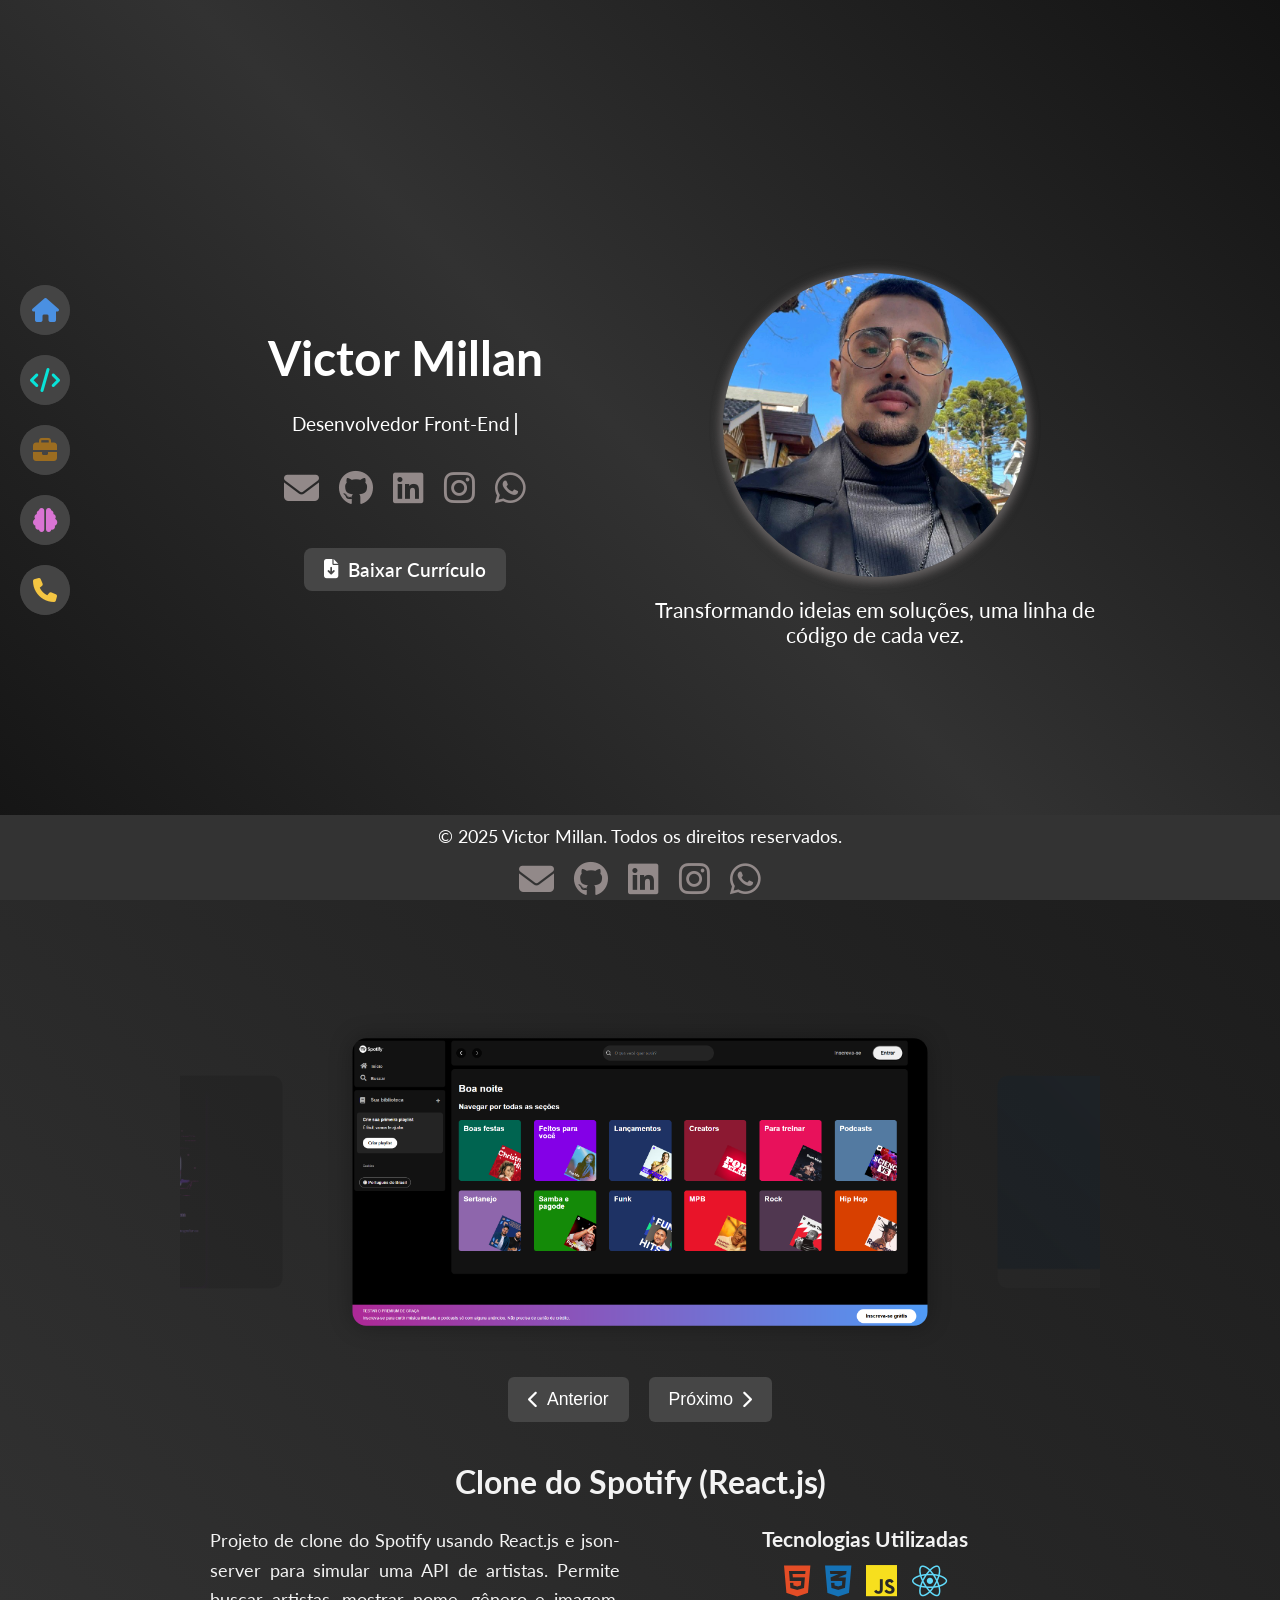
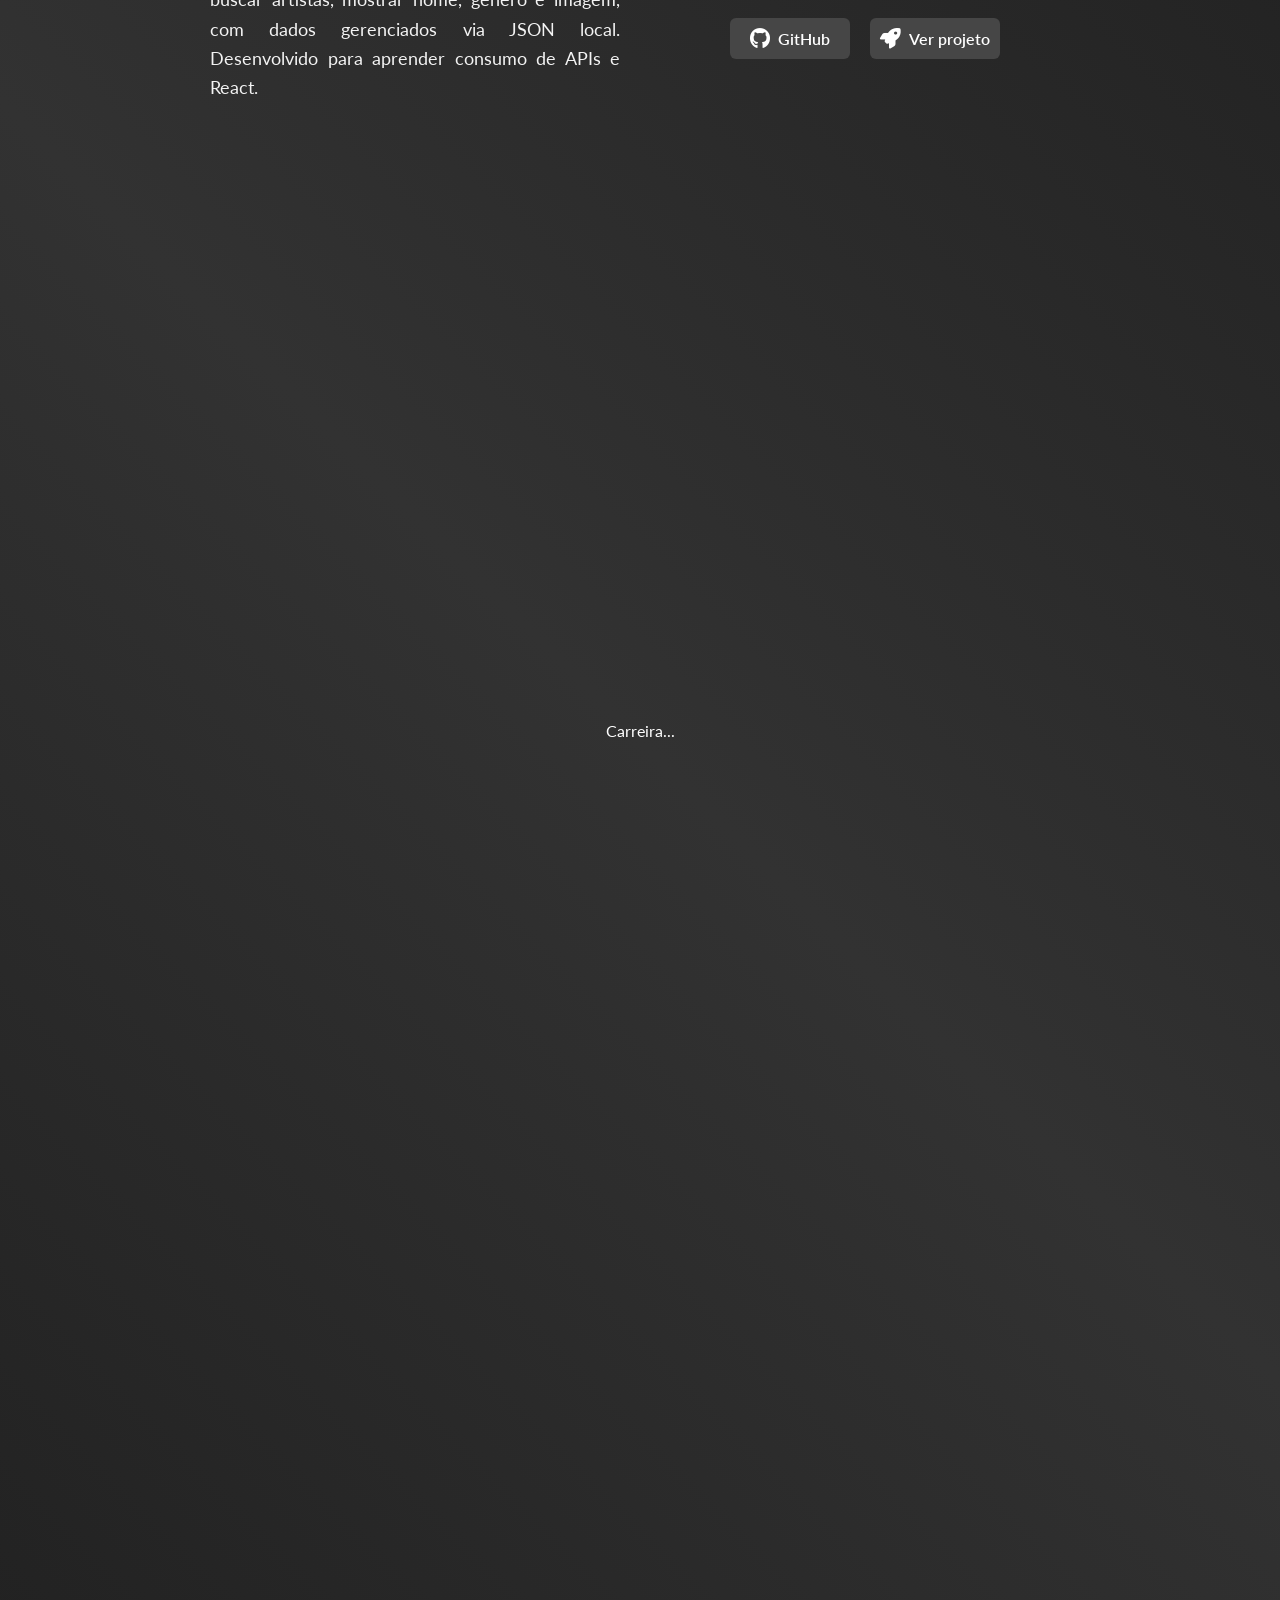
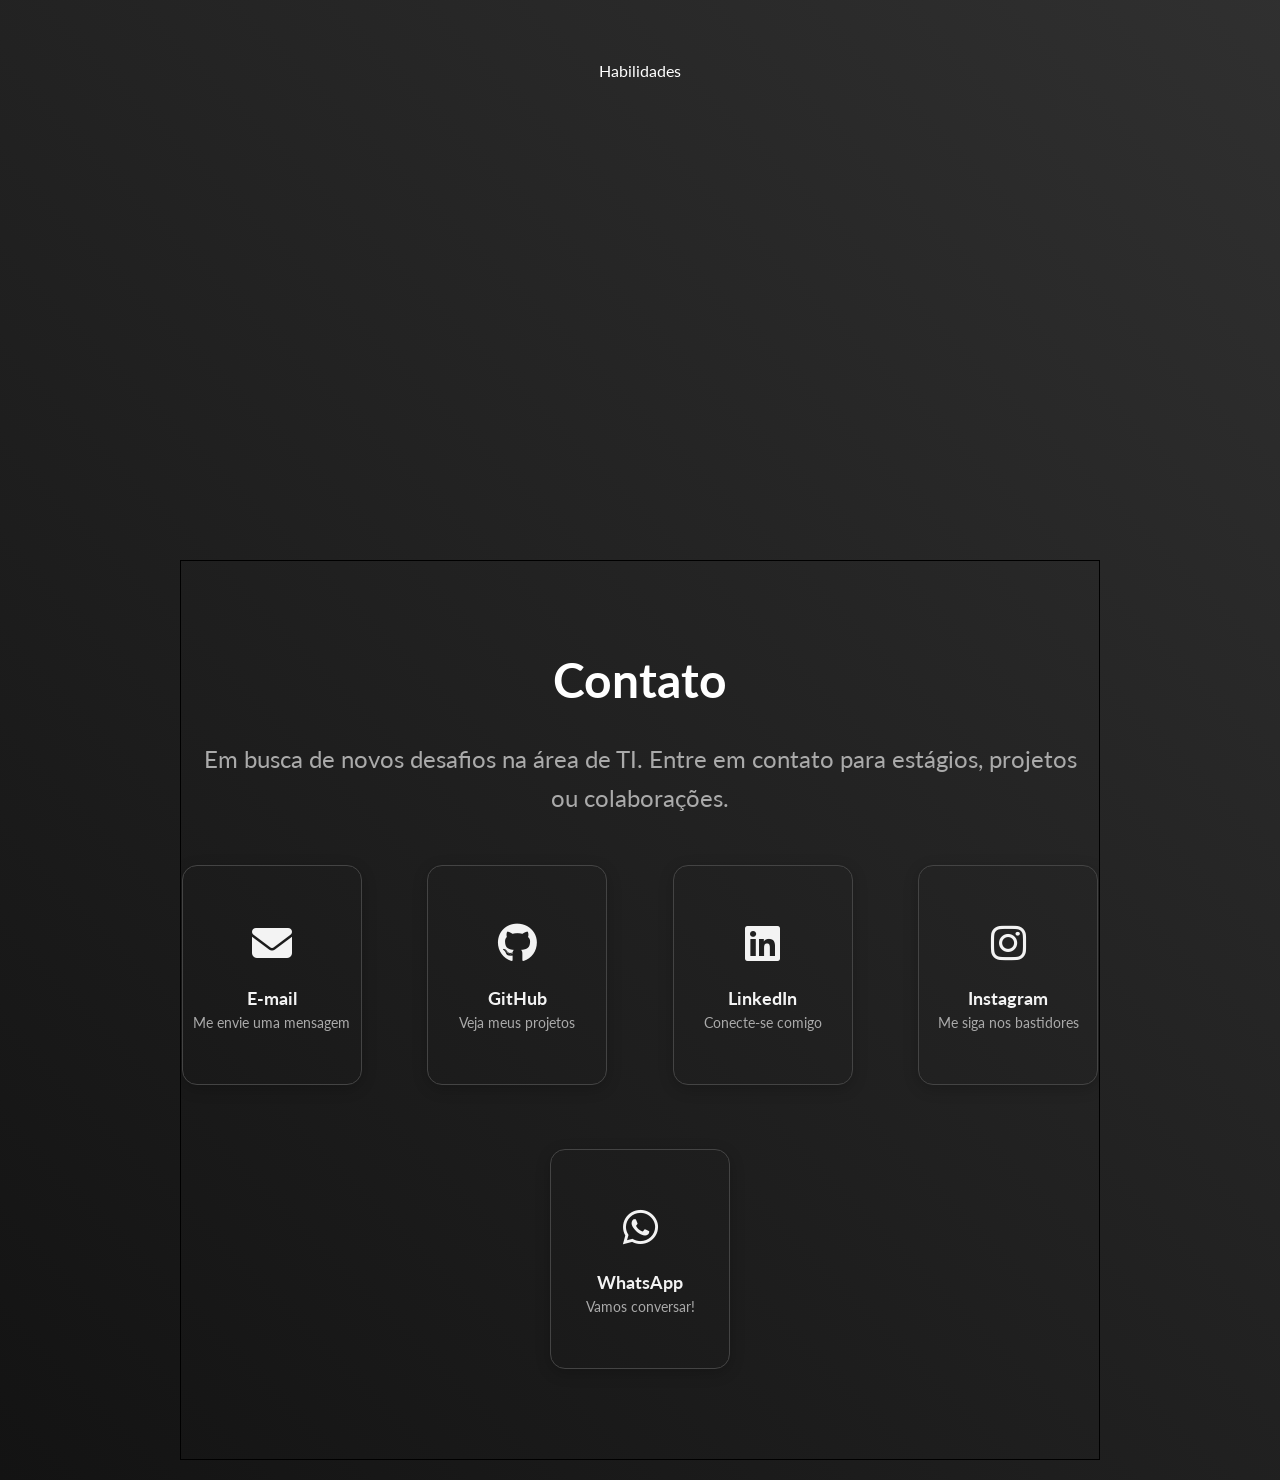
==== public/index.html @ 4d7a7cda "feat: ajuste de responsividade" ====
<!DOCTYPE html>
<html lang="pt-br">
<head>
    <meta charset="UTF-8">
    <meta name="viewport" content="width=device-width, initial-scale=1.0">
    <title> Portifólio - Victor Millan </title>

    <!--! Favicons-->
<link rel="apple-touch-icon" sizes="180x180" href="/favicons/apple-touch-icon.png">
<link rel="icon" type="image/png" sizes="32x32" href="/favicons/favicon-32x32.png">
<link rel="icon" type="image/png" sizes="16x16" href="/favicons/favicon-16x16.png">
<link rel="manifest" href="/site.webmanifest">
<!-- Favicon remoto será remotivo posteriormente -->
 <link rel="icon" type="image/png" sizes="32x32" href="/public/favicons/favicon-32x32.png">
 

    <!--? CSS -->
    <link rel="stylesheet" href="styles/reset.css">
    <link rel="stylesheet" href="styles/variaveis.css">
    <link rel="stylesheet" href="styles/main.css">
    <link rel="stylesheet" href="styles/nav-aside.css">
    <link rel="stylesheet" href="styles/home.css">
    <link rel="stylesheet" href="styles/projetos.css">
    <link rel="stylesheet" href="styles/carreira.css">
    <link rel="stylesheet" href="styles/skills.css">
    <link rel="stylesheet" href="styles/contato.css">
    <link rel="stylesheet" href="styles/footer.css">
    <link rel="stylesheet" href="styles/variaveis.css">
    
    <!--* Externos -->
    <link rel="stylesheet" href="https://cdnjs.cloudflare.com/ajax/libs/font-awesome/6.7.2/css/all.min.css" crossorigin="anonymous">
    <link rel="preconnect" href="https://fonts.googleapis.com">
    <link rel="preconnect" href="https://fonts.gstatic.com" crossorigin>
    <link href="https://fonts.googleapis.com/css2?family=Bebas+Neue&family=Lato:ital,wght@0,100;0,300;0,400;0,700;0,900;1,100;1,300;1,400;1,700;1,900&display=swap" rel="stylesheet">
        

</head>
<body>
    <button id="menu-toggle" aria-label="Abrir menu">
        <i class="fas fa-bars"></i> <h3 class="aside-t"> Menu</h3>
    </button>

    <aside>
        <nav>
            <a href="#Home" class="nav-dot home">
                <i class="fas fa-home"></i>
                <span class="tooltip inicio">Início</span>
            </a>
            <a href="#Projetos" class="nav-dot projetos">
                <i class="fas fa-code"></i>
                <span class="tooltip projetos">Projetos</span>
            </a>
            <a href="#Carreira" class="nav-dot carreira">
                <i class="fas fa-briefcase"></i>
                <span class="tooltip carreira">Carreira</span>
            </a>
            <a href="#Habilidades" class="nav-dot habilidades">
                <i class="fas fa-brain"></i>
                <span class="tooltip habilidades">Skills</span>
            </a>
            <a href="#Contato" class="nav-dot contato">
                <i class="fa-sharp-duotone fa-solid fa-phone"></i>
                <span class="tooltip contato">Contato</span>
            </a>
        </nav>
    </aside>

    <main>
        <section id="Home">
             <div class="home-apresentacao">
                <h1>Victor Millan</h1>
                 <p id="texto-dinamico"></p>
                  <div class="social-icons footer-icons">
                    <a href="mailto:DEVictorMillan@outlook.com" aria-label="E-mail">
                        <i class="fas fa-envelope"></i>
                    </a>
                    <a href="https://github.com/ViictorrMillan"  target="_blank" rel="noopener noreferrer" aria-label="GitHub">
                        <i class="fab fa-github"></i>
                    </a>
                    <a href="https://www.linkedin.com/in/victormillandev/"  target="_blank" rel="noopener noreferrer" aria-label="LinkedIn">
                        <i class="fab fa-linkedin"></i>
                    </a>
                    <a href="https://www.instagram.com/victormillan_dev"  target="_blank" rel="noopener noreferrer" aria-label="Instagram">
                        <i class="fab fa-instagram"></i>
                    </a>
                    <a href="https://wa.me/5511982684884" target="_blank" rel="noopener noreferrer"  aria-label="Whatsapp">
                        <i class="fab fa-whatsapp"></i>
                    </a>
                  </div>
                  <a href="arquivos/Victor Millan - Currículo.pdf" class="btn-curriculo" download>
                       <i class="fas fa-file-download"></i> Baixar Currículo
                  </a>
              </div>

                <div class="home-imagem">
                    <img src="images/apresentacao.jfif" alt="Victor Millan" class="imagem-perfil">
                    <figcaption> Transformando ideias em soluções, uma linha de código de cada vez.</figcaption>
                </div>  
        </section>

        <section id="Projetos"> 
          <div class="carousel-container">

            <ul class="list">
            <li class="hide pomodoro" 
                data-title="Ferramenta Pomodoro – Projeto Prático" 
                data-desc="Aplicação simples de Pomodoro para melhorar produtividade, com ciclos de trabalho e pausas, controles de play/pause/reinício e notificações sonoras. Desenvolvido durante o curso ONE da Oracle e Alura." 
                data-tech="fa-html5 fa-css3-alt fa-js" 
                data-link1="https://github.com/ViictorrMillan/Fokus-Pomodoro" 
                data-link2="https://fokus-pomodoro-eight.vercel.app/">
            </li>

            <li class="prev decodificador" 
                data-title="Decodificador de Mensagens (ONE Challenger)" 
                data-desc="Projeto desenvolvido no curso ONE para criar uma aplicação de criptografia simples por substituição de letras. Permite criptografar e descriptografar textos com regras definidas (ex: "e" → "enter"). Interface planejada no Figma e organização do trabalho no Trello. Feito com HTML, CSS e JavaScript." 
                data-tech="fa-html5 fa-css3-alt fa-js" 
                data-link1="https://github.com/ViictorrMillan/decodificador-one" 
                data-link2="https://decodificador-one-pi.vercel.app">
            </li>

            <li class="act spotify-clone" 
                data-title="Clone do Spotify (React.js)" 
                data-desc="Projeto de clone do Spotify usando React.js e json-server para simular uma API de artistas. Permite buscar artistas, mostrar nome, gênero e imagem, com dados gerenciados via JSON local. Desenvolvido para aprender consumo de APIs e React." 
                data-tech="fa-html5 fa-css3-alt fa-js fa-react" 
                data-link1="https://github.com/ViictorrMillan/Spotify-React" 
                data-link2="https://spotify-fawn-seven.vercel.app">
            </li>
            <li class="next volleypong" 
                data-title="VolleyPong: Jogo de Vôlei estilo Pong" 
                data-desc="Este jogo foi desenvolvido com HTML, CSS e JavaScript no programa ONE da Alura. Possui modos para 1 ou 2 jogadores, som ambiente, efeitos sonoros, seleção de jogadores e botão de reinício. Toda a lógica do jogo e controles foram implementados do zero." 
                data-tech="fa-html5 fa-css3-alt fa-js" 
                data-link1="https://github.com/ViictorrMillan/VolleyPong" 
                data-link2="https://volley-pong.vercel.app">
            </li>
            <li class="next new-next museu" 
                data-title="Museu Nacional UFRJ - Clone" 
                data-desc="Uma réplica da página inicial do site do Museu Nacional, desenvolvida apenas com HTML e CSS como exercício prático de estruturação e estilização de layouts." 
                data-tech="fa-html5 fa-css3-alt" 
                data-link1="https://github.com/ViictorrMillan/Projeto-Museu-nacional-UFRJ" 
                data-link2="https://projeto-museu-nacional-ufrj.vercel.app">
            </li>
            </ul>

            <div class="buttons">
            <button id="btn-prev"><i class="fa fa-chevron-left"></i> Anterior</button>
            <button id="btn-next">Próximo <i class="fa fa-chevron-right"></i></button>
            </div>

            <div class="slide-info">
            <h2 id="slide-title">Título do projeto</h2>

            <div class="slide-content">
                <div class="desc" id="slide-desc">
                Descrição do projeto vai aqui.
                </div>

                <div class="tech-and-buttons">
                <h3>Tecnologias Utilizadas</h3>
                <div class="tech-icons" id="tech-icons"></div>

                <div class="links">
                    <a id="link1" href="#" target="_blank">
                    <i class="fab fa-github"></i> GitHub
                    </a>
                    <a id="link2" href="#" target="_blank">
                    <i class="fas fa-rocket"></i> Ver projeto
                    </a>
                </div>
                </div>
            </div>
            </div>
        </div>
        </section>
        <section id="Carreira"> Carreira...</section>
        <section id="Habilidades"> Habilidades</section>
        
        <section id="Contato"> 

        <div class="contato-apresentacao">
            <h2>Contato</h2>
            <p> Em busca de novos desafios na área de TI. Entre em contato para estágios, projetos ou colaborações.</p>

        </div>

        <div class="contato-cards">
            <a href="mailto:DEVictorMillan@outlook.com"   target="_blank" rel="noopener noreferrer" aria-label="E-mail" class="contato-card">
            <div class="icon-container">
                <i class="fas fa-envelope"></i>
            </div>
            <p class="label">E-mail</p>
            <span class="sub-label">Me envie uma mensagem</span>
            </a>

            <a href="https://github.com/ViictorrMillan"  target="_blank" rel="noopener noreferrer" aria-label="GitHub" class="contato-card">
            <div class="icon-container">
                <i class="fab fa-github"></i>
            </div>
            <p class="label">GitHub</p>
            <span class="sub-label">Veja meus projetos</span>
            </a>

            <a href="https://www.linkedin.com/in/victormillandev/" target="_blank" rel="noopener noreferrer" aria-label="LinkedIn" class="contato-card">
            <div class="icon-container">
                <i class="fab fa-linkedin"></i>
            </div>
            <p class="label">LinkedIn</p>
            <span class="sub-label">Conecte-se comigo</span>
            </a>

            <a href="https://www.instagram.com/victormillan_dev"  target="_blank" rel="noopener noreferrer" aria-label="Instagram" class="contato-card">
            <div class="icon-container">
                <i class="fab fa-instagram"></i>
            </div>
            <p class="label">Instagram</p>
            <span class="sub-label">Me siga nos bastidores</span>
            </a>

            <a href="https://wa.me/5511982684884"  target="_blank" rel="noopener noreferrer" aria-label="WhatsApp" class="contato-card">
            <div class="icon-container">
                <i class="fab fa-whatsapp"></i>
            </div>
            <p class="label">WhatsApp</p>
            <span class="sub-label">Vamos conversar!</span>
            </a>

        </div>
        
        </section>
    </main>

    <footer class="footer">
            <div class="container-footer">
                <p>&copy; 2025 Victor Millan. Todos os direitos reservados.</p>           
                <div class="social-icons footer-icons">
                    <a href="mailto:DEVictorMillan@outlook.com" aria-label="E-mail">
                        <i class="fas fa-envelope"></i>
                    </a>
                    <a href="https://github.com/ViictorrMillan"  target="_blank" rel="noopener noreferrer" aria-label="GitHub">
                        <i class="fab fa-github"></i>
                    </a>
                    <a href="https://www.linkedin.com/in/victormillandev/"  target="_blank" rel="noopener noreferrer" aria-label="LinkedIn">
                        <i class="fab fa-linkedin"></i>
                    </a>
                    <a href="https://www.instagram.com/victormillan_dev"  target="_blank" rel="noopener noreferrer" aria-label="Instagram">
                        <i class="fab fa-instagram"></i>
                    </a>
                    <a href="https://wa.me/5511982684884"  target="_blank" rel="noopener noreferrer" aria-label="Whatsapp">
                        <i class="fab fa-whatsapp"></i>
                    </a>
                </div>
            </div>
        </div>
    <footer id="overlay"></div>

     <script src="scripts/Aside.js"></script>
     <script src="scripts/home.js"></script>
     <script src="scripts/Projetos.js"></script>
</body>
</html>
---- public/styles/variaveis.css ----
:root {
    --cor-fundo: linear-gradient(
    45deg, 
    #131313 0%, 
    #323232 50%,
    #131313 100%
    );

    --cor-texto: #f3f3f3;
    --cor-primaria: #333;
    --cor-secundaria: #C0C0C0;
    --cor-terciaria : #323232;
    --cor-hover: #555;


    --fonte-principal: "Lato", sans-serif; 
}

/* Layot */

html {
  background: var(--cor-fundo);
}

body {
  margin: 0;
  font-family: var(--fonte-principal);
  color: #fff;
  background: var(--cor-fundo);
  overflow-x: hidden;
  background-attachment: fixed;      
}

/*! NAV */
.nav-dot {
    background: #444;
}


.nav-dot i {
    background: #444;
}

.tooltip {
    color: var(--cor-texto);
    background: #444;
    font-size: 20px;
}
/* Ícones com cores fixas */
.nav-dot.home i {
  color: #4A90E2; 
}

.nav-dot.projetos i {
  color: #08e4d9; 
}

.nav-dot.carreira i {
  color: #9b6c20; 
}

.nav-dot.habilidades i {
  color: #da74d4; 
}

.nav-dot.contato i {
  color: #f4c542; 
}

@media (max-width: 768px) {
  .nav-dot i {
    font-size: 22px;
  }

   .tooltip {
    font-size: 18px;
  }

}

 





/*! Footer */
footer {
  background-color: #333;
  color: #fff; 
  font-size: 18px;
  font-family: var(--fonte-principal);
}

.footer-icons {
  font-size: 35px;
}
/*? Estilo dos links dos ícones */
.social-icons a i {
  color: #928989; /* Cor padrão cinza */
  transition: color 0.3s, transform 0.3s;
}
/* Estilo dos links dos ícones ao passar o mouse */
.social-icons  a[aria-label="E-mail"]:hover i {
  color: #f4c542; 
  transform:translateY(-5px); 
}

.social-icons  a[aria-label="GitHub"]:hover i {
  color: #cfcfcf; 
  transform: translateY(-5px);
}

.social-icons a[aria-label="LinkedIn"]:hover i {
  color: #0a66c2; 
  transform: translateY(-5px);
}

.social-icons a[aria-label="Instagram"]:hover i {
  color: #e1306c; 
  transform: translateY(-5px);
}

.social-icons a[aria-label="Whatsapp"]:hover i {
  color: #25D366; 
  transform: translateY(-5px);
}

/*? Footer Mobile */
@media (max-width: 768px) {

footer {
  background-color: #333;
  color: var(--cor-texto); 
  font-size: 14px;
}

.footer-icons {
  font-size: 30px;
  gap: 30px;
}

}


/*? footer-Hamburguer */

#footer-hamburguer {
   font-family: var(--fonte-principal);
   font-size: 2px;
}

.aside-t {
  font-family: var(--fonte-principal);
  font-size: 18px;
  text-align: center;
  color: var(--cor-texto);
}

.footer-icons-hamburguer a  {
    background-color: var(--cor-primaria);
    text-decoration: none;
}

.footer-icons-hamburguer a i   {
    text-align: center;
    font-size: 25px;
}

.footer-icons-hamburguer a span {
    font-size: 16px;
    color:  var(--cor-texto);
    font-family: var(--fonte-principal);
}


.social-icons-hamburguer  a[aria-label="E-mail"] i {
  color: #f4c542; 

}

.social-icons-hamburguer  a[aria-label="GitHub"]  i {
  color: #cfcfcf; 

}

.social-icons-hamburguer a[aria-label="LinkedIn"] i {
  color: #0a66c2; 
  
}

.social-icons-hamburguer a[aria-label="Instagram"] i {
  color: #e1306c; 
    
}

.social-icons-hamburguer a[aria-label="Whatsapp"] i {
    color: #25D366; 
}
---- public/styles/main.css ----
html {
   scroll-behavior: smooth;
}

aside{
  position: fixed;
  top: 0;
  left: 0;
  width: 200px;
  height: 100vh;
  padding: 20px;
  display: flex;
  align-items: center;
  z-index: 1000;
}

nav{
    display: flex;
    flex-direction: column;
    gap: 20px;
    width: 100%;
}


main{
    display: flex;
    flex-direction: column;
}

section {
   height: 100vh;
   display: flex;
   justify-content: center;
   align-items: center;
   margin: 20px 180px;
   overflow: hidden;
}




  @media (max-width: 1023px)  {

    section{
        margin: 15px 0px; 
        min-height: 100svh;
    }

}
---- public/styles/nav-aside.css ----
.nav-dot {
  position: relative;
  display: inline-flex;
  align-items: center;
  width: 50px;
  height: 50px;
  border-radius: 25px;
  cursor: pointer;
  overflow: hidden;
  box-sizing: content-box;
  transition: width 0.5s cubic-bezier(0.4, 0, 0.2, 1), border-radius 0.5s cubic-bezier(0.4, 0, 0.2, 1);
  white-space: nowrap;
  text-decoration: none;
}

.nav-dot i {
  flex-shrink: 0;
  width: 50px;
  height: 50px;
  font-size: 24px;
  line-height: 50px;
  text-align: center;
  border-radius: 50%;
  pointer-events: none;
  position: relative;
  z-index: 2;
}

.tooltip {
  display: flex;
  align-items: center;
  height: 50px;
  border-radius: 0 25px 25px 0;
  opacity: 0;
  white-space: nowrap;
  width: 0;
  padding-left: 0;
  padding-right: 0;
  overflow: hidden;
  transition: 
    opacity 0.4s ease 0.1s,
    width 0.5s cubic-bezier(0.4, 0, 0.2, 1),
    padding-left 0.5s cubic-bezier(0.4, 0, 0.2, 1),
    padding-right 0.5s cubic-bezier(0.4, 0, 0.2, 1);

  pointer-events: none;
  user-select: none;
}

.nav-dot:hover {
  width: 150px;
  border-radius: 25px;
}

.nav-dot:hover .tooltip {
  opacity: 1;
  width: 100px;
  pointer-events: auto;
  text-align: center;
}

/* Ícones com textos menores */
.nav-dot.home .tooltip, .nav-dot.habilidades .tooltip  {
  padding-left: 15px;
}


/*  Para Mobile */
#menu-toggle {
  display: none;
  background: none;
  border: none;
  font-size: 24px;
  color: white;
  position: fixed;
  top: 20px;
  left: 20px;
  z-index: 1100; 
  cursor: pointer;  
}

#overlay {
  position: fixed;
  top: 0;
  left: 0;
  width: 100vw;
  height: 100vh;
  background: rgba(0, 0, 0, 0.5);
  opacity: 0;
  pointer-events: none;
  transition: opacity 0.3s ease;
  z-index: 900;
}

#overlay.active {
  opacity: 1;
  pointer-events: all;
}

.aside-t {
  display: inline-block;
  opacity: 0;
  transform: translateX(-100%);
  transition: 
    opacity 0.3s ease,
    transform 0.3s ease;
    padding: 15px;
}

 .aside-t.active {
  opacity: 1;
  transform: translateX(0);
}



@media (max-width: 1023px)  {
    #menu-toggle {
    
    display: flex;
    justify-content: center;
    align-items: center;
    font-size: 26px;

  }

  aside {
    margin-top: 25px;
    margin-left: 3px;
    align-items: start;
    width: 150px;
    height: 315px;
    position: fixed;
    transform: translateX(-104%);
    transition: transform 0.3s ease;
    padding: 3rem 4px; 
    border-radius: 25px;
    box-shadow: 0 4px 10px rgba(0, 0, 0, 0.1);
    background: #2e2e2ee5;
  }

  aside.active {
    transform: translateX(0);
  }

  .nav-dot {
    width: 100%;
    border-radius:  25px;
    height: 35px;
  }

  .nav-dot .tooltip {
    opacity: 1;
    width: 100px;
    pointer-events: auto;
   

  }

 .nav-dot:hover {
    width: 100%;
    border-radius: 25px; 
  }

  .nav-dot:hover .tooltip {
    opacity: 1;
    width: 100px;
  }

  .nav-dot.home .tooltip, .nav-dot.habilidades .tooltip  {
  padding-left:  12px;
}



}


@media (orientation: landscape) and (max-width: 1000px)  {

  #menu-toggle {
    margin: 2px;
    padding: 2px;
    top: 0;
}

  aside {
    width: 150px;
    margin: 2px;
  }
}
---- public/styles/home.css ----
#Home {
  margin: 10px 180px;
  display: flex;
  justify-content: space-around;
  align-items: center;
  gap: 20px;
}

.home-apresentacao {
    display: flex;
    justify-content: center;
    align-items: center;
    flex-direction: column;
    gap: 20px;
    width: 100%;
    max-width: 600px; 
}

.home-apresentacao h1 {
    font-size: clamp(2.2rem, 5vw, 3rem);
    text-align: center;
    line-height: 1.2;
}

.home-apresentacao p {
    font-size: 1.5rem;
    text-align: center;
    white-space: nowrap;
}

.home-apresentacao p::after {
    content: "|";
    font-size: 1.5rem;
    margin-left: 3px;
    animation: blink 0.7s infinite;
}

.home-imagem {
  display: flex;
  justify-content: center;
  align-items: center;
  flex-direction: column;
  gap: 20px;
  text-align: center;
  font-size: 1.2rem;
  width: 100%;
  max-width: 600px;
}

.home-imagem img {
  width: 100%;
  height: auto;
  max-width: clamp(12rem, 40vw, 19rem);
  border-radius: 50%;
  box-shadow:
    0 0 10px 3px rgba(114, 109, 109, 0.5),
    0 4px 12px 0 rgba(114, 109, 109, 0.8);
  transition: box-shadow 0.3s ease, transform 0.3s ease;
}

.home-imagem img:hover {
  box-shadow:
    0 0 20px 5px rgba(114, 109, 109, 0.5),
    0 6px 15px rgba(114, 109, 109, 0.8);
  transform: scale(1.1);
}

.home-imagem figcaption {
  font-size: clamp(0.8rem, 5vw, 1.3rem);
  white-space: nowrap;
}


.btn-curriculo {
  margin-top: 20px;
  padding: 10px 20px;
  background-color: #464646; 
  color: #fff;
  text-decoration: none;
  border-radius: 8px;
  font-weight: 600;
  transition: background 0.3s, transform 0.2s;
  display: inline-flex;
  align-items: center;
  font-size: 1.2rem;
  gap: 10px;
}

.btn-curriculo:hover {
  background-color: #a31411; 
  transform: translateY(-2px) scale(1.1);
}

@media (max-width: 1280px) {
    .home-imagem figcaption {
        white-space: normal;  
    }

    .home-apresentacao p {
    font-size: 1.2rem;
    white-space: normal;
    }
}


@media (max-width: 1023px)  {

   
    #Home {
        margin:auto;
        padding: 60px 0 0 10px;
        flex-direction: column;
        justify-content: start;
        align-items: start;
        height: 100svh;
        gap : 60px;
        min-height: auto;
    }

    .home-imagem figcaption {
        margin: 0 35px;
}
    .social-icons {
      font-size: 45px;
    }

}


@media (max-width: 320px)  {
   
    #Home {
        gap: 5px;
        padding: 40px 0 0 0;
    }

}


@media (orientation: landscape) and (max-width: 1000px) {
    #Home {
        justify-content: start;
        align-items: center;
        flex-direction: row;
        margin: 0px 50px;
        padding: 30px 0;
    }
    .home-apresentacao {
        gap: 10px;
        
    }
    .home-imagem {
      justify-content: start;

    }
    .home-imagem img {
        max-width: 200px;
    }

    .home-imagem figcaption {
        font-size: 1rem;
        margin: 0 10px;
    }

}
---- public/styles/projetos.css ----
#Projetos {
    height: 100svh;
}
.carousel-container {
      text-align: center;
    }

    .list {
      position: relative;
      height: 300px;
      margin-bottom: 20px;
    }

    .list li {
      list-style: none;
      width: 500px;
      height: 250px;
      opacity: 0.25;
      position: absolute;
      top: 0;
      left: 50%;
      margin-left: -250px;
      border-radius: 12px;
      transition: transform 1s, opacity 1s;
      cursor: default;
      user-select: none;
      display: flex;
      justify-content: center;
      align-items: center;
      font-size: 2.5rem;
      z-index: 1;
    }

    .list .act {
      opacity: 1;
      font-weight: bold;
      cursor: default;
      transform: scale(1.15);
      z-index: 10;
      box-shadow: 0 0 20px rgba(0, 0, 0, 0.3);
    }

    .list .prev,
    .list .next {
      cursor: pointer;
      z-index: 5;
    }

    .list .prev {
      transform: translateX(-570px) scale(0.85);
    }

    .list .next {
      transform: translateX(570px) scale(0.85);
    }

    .list .hide {
      transform: translateX(-1000px) scale(0.85);
      opacity: 0;
      transition: opacity 0.5s, transform 0.5s;
      z-index: 1;
    }

    .list .new-next {
      transform: translateX(1000px) scale(0.85);
      opacity: 0;
      transition: opacity 0.5s, transform 0.5s;
      z-index: 1;
    }

    .buttons {
      display: flex;
      justify-content: center;
      gap: 20px;
      margin-bottom: 20px;
      flex-wrap: wrap;
    }

    button {
      padding: 12px 20px;
      border: none;
      background-color: #464646;
      color: white;
      font-size: 1.1rem;
      border-radius: 6px;
      cursor: pointer;
      transition: background-color 0.3s;
      display: flex;
      align-items: center;
      gap: 8px;
      min-width: 120px;
      justify-content: center;
    }

    button:hover {
      background-color: #6e6e6e;
    }

    .slide-info {
      background: rgb(rgba(0, 0, 0, 0.2), green, blue);
      border-radius: 12px;
      padding: 20px;
     
      text-align: center;
      max-width: 900px;
      margin: 0 auto;
    }

    .slide-info h2 {
      font-size: 2rem;
      color: var(--cor-texto);
      margin-bottom: 25px;
      word-break: break-word;
    }

   
    .slide-content {
      display: flex;
      gap: 40px;
      justify-content: center;
      align-items: flex-start;
      text-align: left;
      flex-wrap: nowrap;
    }


    .desc {
     flex: 1;
     font-size: 1.15rem;
     color: var(--cor-texto);
     line-height: 1.6;           
     min-width: 0;
     text-align: justify;
     text-justify: inter-word;   
     hyphens: auto;             
     word-break: break-word;  
    }


    .tech-and-buttons {
      flex: 1;
      display: flex;
      flex-direction: column;
      align-items: center;
      min-width: 0;
    }


    .tech-and-buttons h3 {
      font-size: 1.3rem;
      color: var(--cor-texto);
      margin-bottom: 12px;
      text-align: center;
      white-space: nowrap;
    }

   
    .tech-icons {
      display: flex;
      gap: 15px;
      margin-bottom: 20px;
      justify-content: center;
      flex-wrap: wrap;
    }

    .tech-icons i {
      font-size: 2.2rem;
      transition: color 0.3s;
    }

    
    .fab.fa-html5 {
    color: #e44d26; 
    }

    .fab.fa-css3-alt {
    color: #1572b6; 
    }

    .fab.fa-js {
    color: #f7df1e; 
    }

    .fab.fa-react {
    color: #61DBFB;
    }
    
    .tech-icons i:hover {
     filter: brightness(1.2);
    }

 

    .links {
      display: flex;
      gap: 20px;
      justify-content: center;
      width: 100%;
      flex-wrap: wrap;
    }

    .links a {
      flex: 1 1 140;
      display: flex;
      align-items: center;
      justify-content: center;
      gap: 8px;
      padding: 10px;
      background: #464646;
      color: white;
      border-radius: 6px;
      text-decoration: none;
      font-weight: 600;
      font-size: 1rem;
      transition: background-color 0.3s;
      user-select: none;
      min-width: 120px;
    }

    .links a:hover {
      background-color: #6e6e6e;
    }

    .links a i {
      font-size: 1.3rem;
    }

   @media (max-width: 720px) {
  .carousel-container {
    width: 100%;
    padding: 0 10px;
  }

  .list {
    width: 100%;
    height: 180px; 
    margin-bottom: 8px; 
  }

  .list li {
    width: 350px;
    height: 180px;
    margin-left: -175px;
    font-size: 2rem;
  }

  .list .prev {
    transform: translateX(-400px) scale(0.85);
  }

  .list .next {
    transform: translateX(400px) scale(0.85);
  }

  .slide-info h2 {
    font-size: 1.6rem;
    margin-bottom: 15px; 
  }

  .slide-content {
    flex-direction: column;
    gap: 25px;
    text-align: center;
    align-items: center;
  }

  .desc,
  .tech-and-buttons {
    flex: none;
    width: 100%;
  }

  .tech-and-buttons h3 {
    white-space: normal;
  }

  .tech-icons {
    justify-content: center;
  }

  .links {
    justify-content: center;
  }
}

    @media (max-width: 400px) {
      .list li {
        width: 280px;
        height: 150px;
        margin-left: -140px;
        font-size: 1.6rem;
      }

      .list .prev {
        transform: translateX(-320px) scale(0.85);
      }

      .list .next {
        transform: translateX(320px) scale(0.85);
      }

      button {
        font-size: 0.95rem;
        padding: 10px 25px;
        min-width: 100px;
      }

      .slide-info h2 {
        font-size: 1.4rem;
      }

      .tech-icons i {
        font-size: 1.8rem;
      }

      .links a {
        font-size: 0.8rem;
        min-width: 100px;
        padding: 4px;
      }

      .desc {
        max-height: 180px;
        overflow-y: auto;
        padding-right: 8px;
    }

    }


/*  Imagens dos projetos */

.spotify-clone {
    background-image: url('../images/Spotify-Clone.png');
    background-size: cover;
    background-position: center;
    background-repeat: no-repeat;
}

.decodificador {
    background-image: url('../images/decodificador.png');
    background-size: cover;
    background-position: center;
    background-repeat: no-repeat;
}

.pomodoro {
    background-image: url('../images/Pomodoro.png');
    background-size: cover;
    background-position: center;
    background-repeat: no-repeat;
}

.volleypong {
    background-image: url('../images/Volleypong.png');
    background-size: cover;
    background-position: center;
    background-repeat: no-repeat;
}


.museu {
    background-image: url('../images/museu.png');
    background-size: cover;
    background-position: center;
    background-repeat: no-repeat;
}
---- public/styles/contato.css ----
#Contato {
    display: flex;
    flex-direction: column;
    align-items: center;
    justify-content: center;
    border: 1px solid #000;
    gap: 2rem;
  
}

.contato-apresentacao {
    display: flex;
    flex-direction: column;
    align-items: center;
    justify-content: center;
    gap: 1rem;  
  
}

.contato-apresentacao h2 {
    font-size: clamp(1.5rem, 4vw, 3rem);
    font-weight: bold;
    margin: 0;
}

.contato-apresentacao p {
    font-size: clamp(1rem, 4vw, 1.5rem);
    color: #aaa;
    text-align: center;
    margin: 0;
    padding: 1rem;
    word-break: normal;
    line-height: 1.6;   
}



.contato-cards {
  width: 100%;
  display: flex;
  justify-content: space-around; 
  flex-wrap: wrap;
  gap: 4rem; 
}


.contato-card {
  width: 180px;
  height: 220px;
  background: transparent;
  border: 1px solid #444;
  border-radius: 15px;
  text-decoration: none;
  color: var(--cor-texto);
  display: flex;
  flex-direction: column;
  align-items: center;
  justify-content: center;
  transition: all 0.3s ease-in-out;
  box-shadow: 0 4px 15px rgba(0, 0, 0, 0.2);
}

.icon-container {
  font-size: 2.5rem;
  margin-bottom: 1rem;
}

.label {
  font-size: 1.1rem;
  font-weight: bold;
  margin: 0.3rem 0;
}

.sub-label {
  font-size: 0.9rem;
  color: #aaa;
  text-align: center;
}

.contato-card:hover {
  transform: scale(1.05);
  color: #e0e0e0; /* mais escuro que o branco */
}

.contato-card:hover .sub-label {
  color: white; /* universalmente legível */
}

/* Efeitos de hover por plataforma */
.contato-card[href^="mailto"]:hover {
  background-color: #ecbd01d7; /* amarelo mais sóbrio */
  border-color: #c7a100;
}

.contato-card[href*="github.com"]:hover {
  background-color: #333;
  border-color: #222;
}

.contato-card[href*="linkedin.com"]:hover {
  background-color: #0077b5;
  border-color: #005f94;
}

.contato-card[href*="instagram.com"]:hover {
  background: radial-gradient(circle at 30% 107%, #fdf497 0%, #fd5949 45%, #d6249f 60%, #285AEB 90%);
  border-color: #d6249f;
}

.contato-card[href*="wa.me"]:hover {
  background-color: #21ad54;
  border-color: #1ebe5d;
}



@media (max-width: 1023px)  {

    #Contato {
        margin: 15px 0px; 
        height: auto;
        gap: 2rem;
    }
    
     .contato-card[href^="mailto"] {
    background-color: #ecbd01d7 !important;
    border-color: #c7a100 !important;
  }

  .contato-card[href*="github.com"] {
    background-color: #333 !important;
    border-color: #222 !important;
  }

  .contato-card[href*="linkedin.com"] {
    background-color: #0077b5 !important;
    border-color: #005f94 !important;
  }

  .contato-card[href*="instagram.com"] {
    background: radial-gradient(circle at 30% 107%, #fdf497 0%, #fd5949 45%, #d6249f 60%, #285AEB 90%) !important;
    border-color: #d6249f !important;
  }

  .contato-card[href*="wa.me"] {
    background-color: #21ad54 !important;
    border-color: #1ebe5d !important;
  }

  .sub-label {
  color: var(--cor-texto);
}

.contato-card {
  width: 120px;
  height: 160px;

}

.contato-apresentacao {
    gap: 5px;  
}

#Contato {
    padding: 1rem 2rem;
}


}


  @media (max-width: 768px) {
  .contato-cards {
    gap: 0.8rem; 
  }
  .contato-apresentacao p {
    padding: 1rem 3rem;
    font-size: 1rem;
    text-align: center;
    max-width: 500px;
    margin: 1rem auto;
    padding: 2px;
    }   
}


@media (orientation: landscape) and (max-width: 1000px) {
   .contato-cards {
    gap: 1rem 0.1rem; 

  }
}
---- public/styles/footer.css ----
/*! Footer */
footer {
  position: fixed;
  bottom: 0;
  left: 0;
  width: 100%;
  padding: 10px 0;
  z-index: 900;
  height: 85px;
}

/* Container com texto e ícones */
.container-footer {
  
  margin: 0 auto;
  display: flex;
  justify-content: space-around;
  align-items: center;
  flex-direction: column;
  padding: 0 20px;
}


.footer-icons {
  display: flex;
  gap: 20px;
  padding-top: 10px;
}

@media (max-width: 1023px) {
    footer {
        position: relative;
        }

    aside.active #footer-hamburguer {
    display: flex;
    flex-direction: column;
    align-items: center;
    gap: 12px;
  }

}

/*? Footer Hamburguer */
#footer-hamburguer {
    display: none;
    position: fixed;
    bottom: 0;
    left: 0;
    width: 100%;

    z-index: 1000;
}

.container-footer-hamburguer {
    width: 100%;
    height: 12.5rem;
}

.footer-icons-hamburguer {
    display: flex;
    flex-direction: column;
    gap: 8px;    
}

.footer-icons-hamburguer a  {
    height: 100%;
    padding: 4px;
    text-decoration: none;
    display: flex;
    align-items: center;
}

.footer-icons-hamburguer a i   {
    margin: 0 10px;
}
---- public/styles/variaveis.css ----
:root {
    --cor-fundo: linear-gradient(
    45deg, 
    #131313 0%, 
    #323232 50%,
    #131313 100%
    );

    --cor-texto: #f3f3f3;
    --cor-primaria: #333;
    --cor-secundaria: #C0C0C0;
    --cor-terciaria : #323232;
    --cor-hover: #555;


    --fonte-principal: "Lato", sans-serif; 
}

/* Layot */

html {
  background: var(--cor-fundo);
}

body {
  margin: 0;
  font-family: var(--fonte-principal);
  color: #fff;
  background: var(--cor-fundo);
  overflow-x: hidden;
  background-attachment: fixed;      
}

/*! NAV */
.nav-dot {
    background: #444;
}


.nav-dot i {
    background: #444;
}

.tooltip {
    color: var(--cor-texto);
    background: #444;
    font-size: 20px;
}
/* Ícones com cores fixas */
.nav-dot.home i {
  color: #4A90E2; 
}

.nav-dot.projetos i {
  color: #08e4d9; 
}

.nav-dot.carreira i {
  color: #9b6c20; 
}

.nav-dot.habilidades i {
  color: #da74d4; 
}

.nav-dot.contato i {
  color: #f4c542; 
}

@media (max-width: 768px) {
  .nav-dot i {
    font-size: 22px;
  }

   .tooltip {
    font-size: 18px;
  }

}

 





/*! Footer */
footer {
  background-color: #333;
  color: #fff; 
  font-size: 18px;
  font-family: var(--fonte-principal);
}

.footer-icons {
  font-size: 35px;
}
/*? Estilo dos links dos ícones */
.social-icons a i {
  color: #928989; /* Cor padrão cinza */
  transition: color 0.3s, transform 0.3s;
}
/* Estilo dos links dos ícones ao passar o mouse */
.social-icons  a[aria-label="E-mail"]:hover i {
  color: #f4c542; 
  transform:translateY(-5px); 
}

.social-icons  a[aria-label="GitHub"]:hover i {
  color: #cfcfcf; 
  transform: translateY(-5px);
}

.social-icons a[aria-label="LinkedIn"]:hover i {
  color: #0a66c2; 
  transform: translateY(-5px);
}

.social-icons a[aria-label="Instagram"]:hover i {
  color: #e1306c; 
  transform: translateY(-5px);
}

.social-icons a[aria-label="Whatsapp"]:hover i {
  color: #25D366; 
  transform: translateY(-5px);
}

/*? Footer Mobile */
@media (max-width: 768px) {

footer {
  background-color: #333;
  color: var(--cor-texto); 
  font-size: 14px;
}

.footer-icons {
  font-size: 30px;
  gap: 30px;
}

}


/*? footer-Hamburguer */

#footer-hamburguer {
   font-family: var(--fonte-principal);
   font-size: 2px;
}

.aside-t {
  font-family: var(--fonte-principal);
  font-size: 18px;
  text-align: center;
  color: var(--cor-texto);
}

.footer-icons-hamburguer a  {
    background-color: var(--cor-primaria);
    text-decoration: none;
}

.footer-icons-hamburguer a i   {
    text-align: center;
    font-size: 25px;
}

.footer-icons-hamburguer a span {
    font-size: 16px;
    color:  var(--cor-texto);
    font-family: var(--fonte-principal);
}


.social-icons-hamburguer  a[aria-label="E-mail"] i {
  color: #f4c542; 

}

.social-icons-hamburguer  a[aria-label="GitHub"]  i {
  color: #cfcfcf; 

}

.social-icons-hamburguer a[aria-label="LinkedIn"] i {
  color: #0a66c2; 
  
}

.social-icons-hamburguer a[aria-label="Instagram"] i {
  color: #e1306c; 
    
}

.social-icons-hamburguer a[aria-label="Whatsapp"] i {
    color: #25D366; 
}
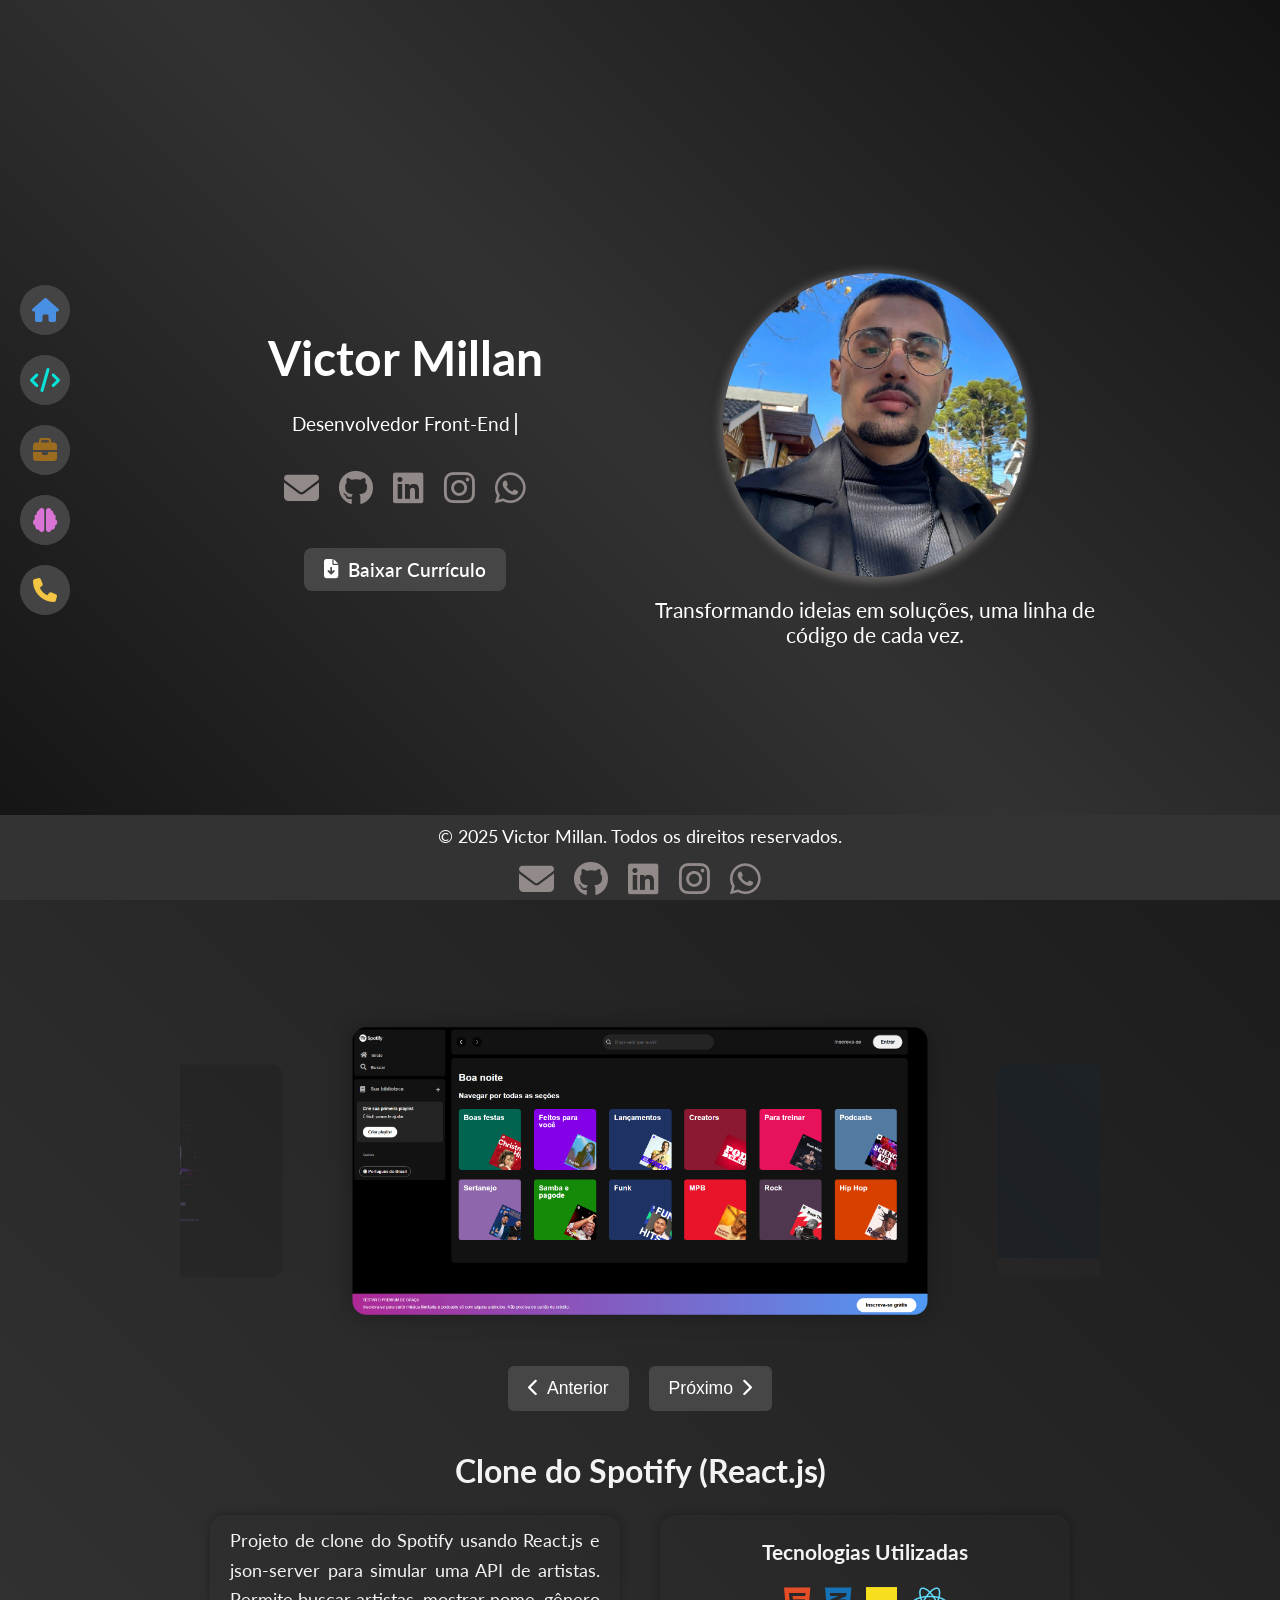
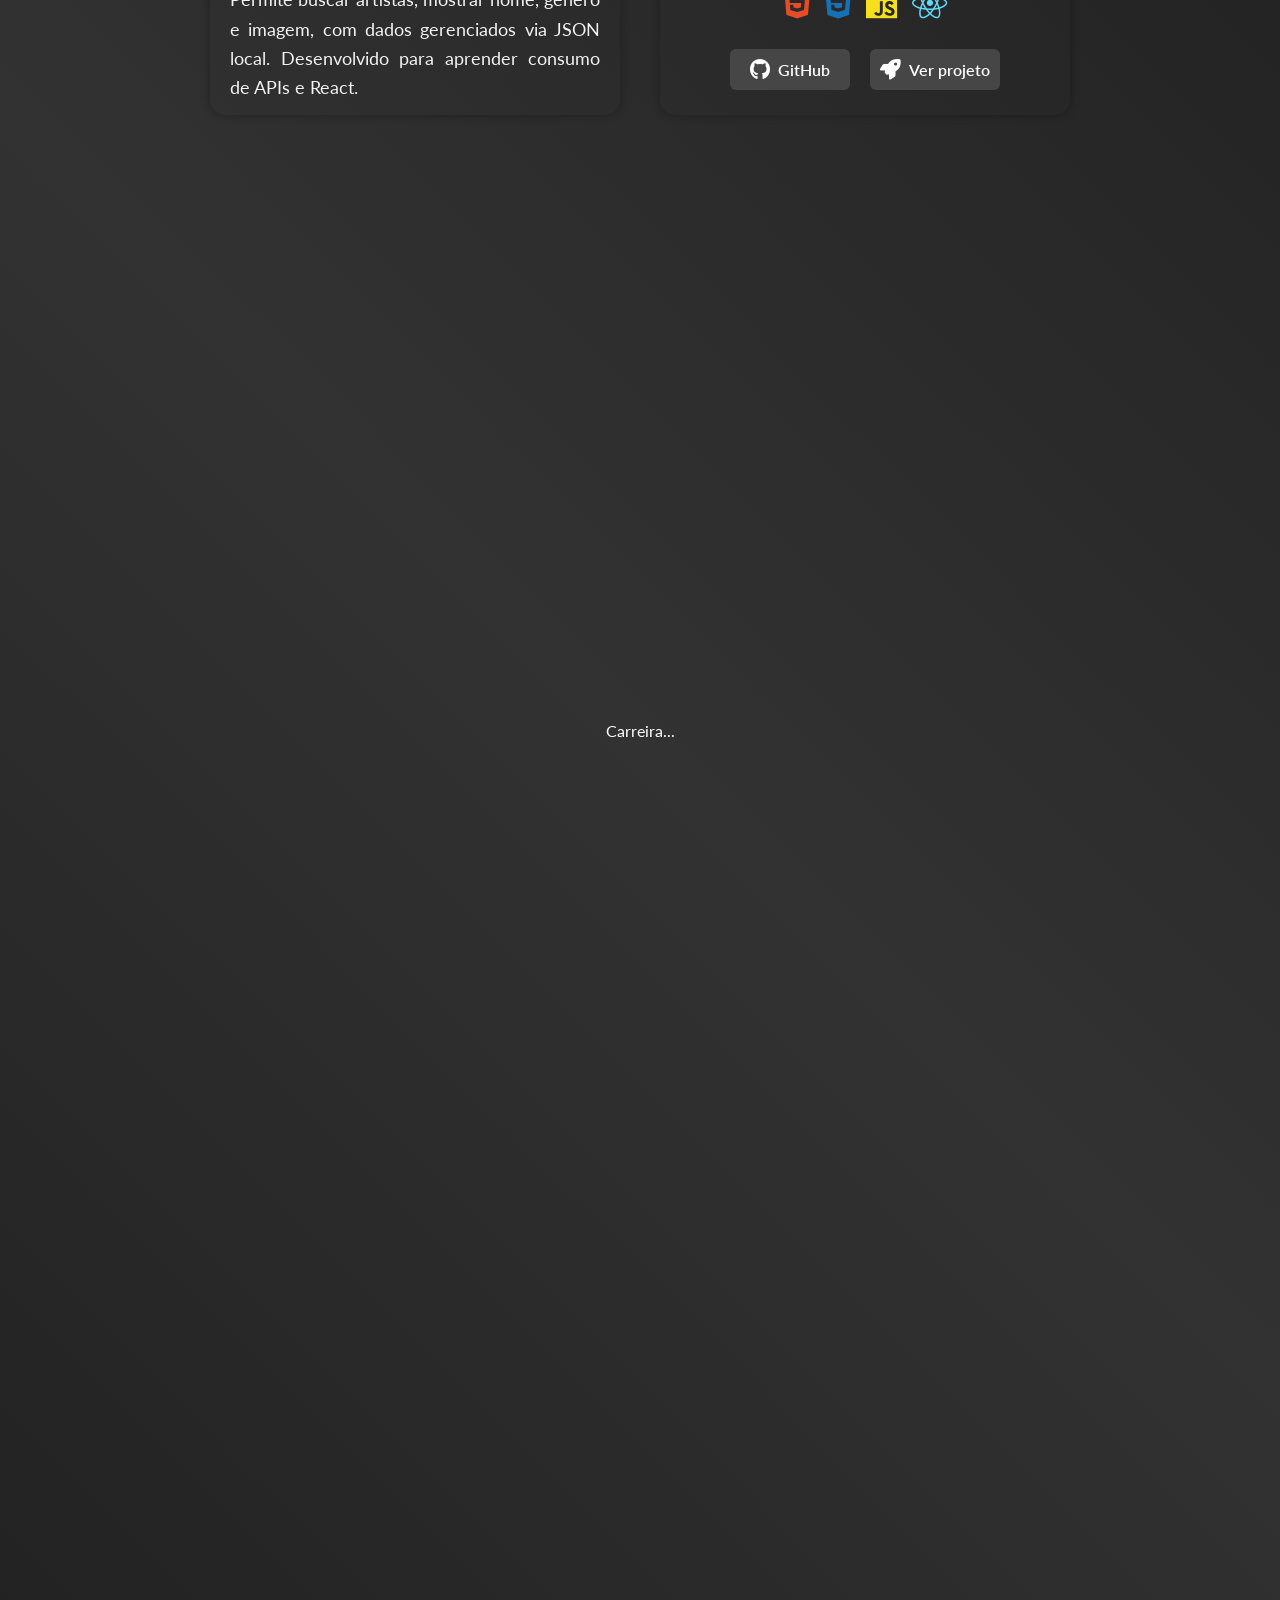
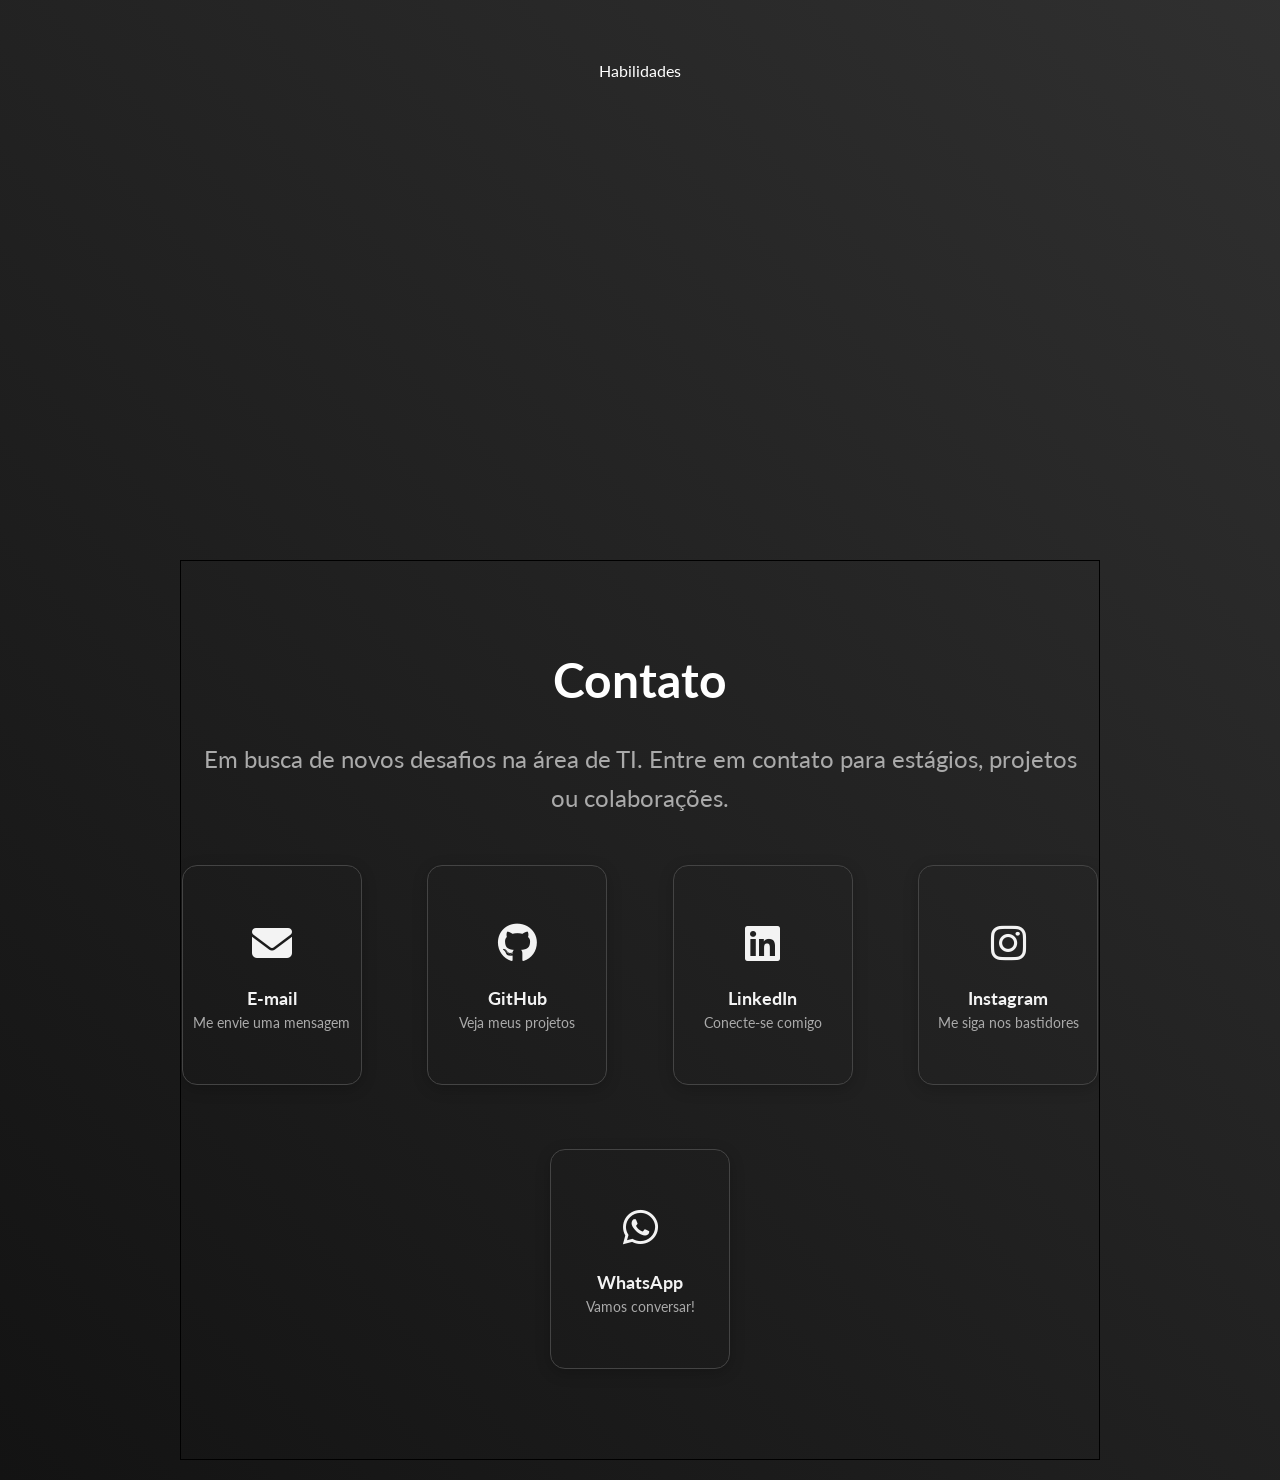
==== commit 39a5a8f5: "feat: ajuste de responsividade, adi" ====
--- a/public/index.html
+++ b/public/index.html
@@ -112,7 +112,7 @@
 
             <li class="prev decodificador" 
                 data-title="Decodificador de Mensagens (ONE Challenger)" 
-                data-desc="Projeto desenvolvido no curso ONE para criar uma aplicação de criptografia simples por substituição de letras. Permite criptografar e descriptografar textos com regras definidas (ex: "e" → "enter"). Interface planejada no Figma e organização do trabalho no Trello. Feito com HTML, CSS e JavaScript." 
+                data-desc="Projeto desenvolvido no curso ONE para criar uma aplicação de criptografia simples por substituição de letras. Permite criptografar e descriptografar textos." 
                 data-tech="fa-html5 fa-css3-alt fa-js" 
                 data-link1="https://github.com/ViictorrMillan/decodificador-one" 
                 data-link2="https://decodificador-one-pi.vercel.app">
--- a/public/styles/projetos.css
+++ b/public/styles/projetos.css
@@ -1,5 +1,5 @@
 #Projetos {
-    height: 100svh;
+    min-height: 100svh;
 }
 .carousel-container {
       text-align: center;
@@ -125,6 +125,10 @@
 
 
     .desc {
+     display: flex;
+     flex-direction: column;
+     justify-content: center;
+     align-items: center;
      flex: 1;
      font-size: 1.15rem;
      color: var(--cor-texto);
@@ -134,6 +138,10 @@
      text-justify: inter-word;   
      hyphens: auto;             
      word-break: break-word;  
+     box-shadow: 0 0 10px rgba(0, 0, 0, 0.3);
+      padding: 20px;
+      border-radius: 15px;
+      height: 200px;
     }
 
 
@@ -141,8 +149,14 @@
       flex: 1;
       display: flex;
       flex-direction: column;
-      align-items: center;
+      justify-content: space-around;
+      align-items: space-between;
       min-width: 0;
+      box-shadow: 0 0 10px rgba(0, 0, 0, 0.3);
+      padding: 20px;
+      border-radius: 15px;
+      height: 200px;
+
     }
 
 
@@ -284,6 +298,12 @@
 }
 
     @media (max-width: 400px) {
+        #Projetos {
+            height: auto;
+            padding: 20px;
+        }
+
+
       .list li {
         width: 280px;
         height: 150px;
@@ -311,6 +331,7 @@
 
       .tech-icons i {
         font-size: 1.8rem;
+
       }
 
       .links a {
@@ -320,14 +341,27 @@
       }
 
       .desc {
-        max-height: 180px;
         overflow-y: auto;
-        padding-right: 8px;
-    }
-
-    }
-
-
+        padding-right: 10px;
+        height: 180px;
+    }
+
+    .tech-and-buttons {
+        height: auto;
+        overflow-y: auto;
+        padding-right: 8px; 
+    }
+
+    }
+
+
+    @media (max-width: 720px) and (orientation: landscape) {
+  #Projetos {
+    height: auto;
+    min-height: 100vh;
+    padding: 20px 10px;
+  }
+}
 /*  Imagens dos projetos */
 
 .spotify-clone {
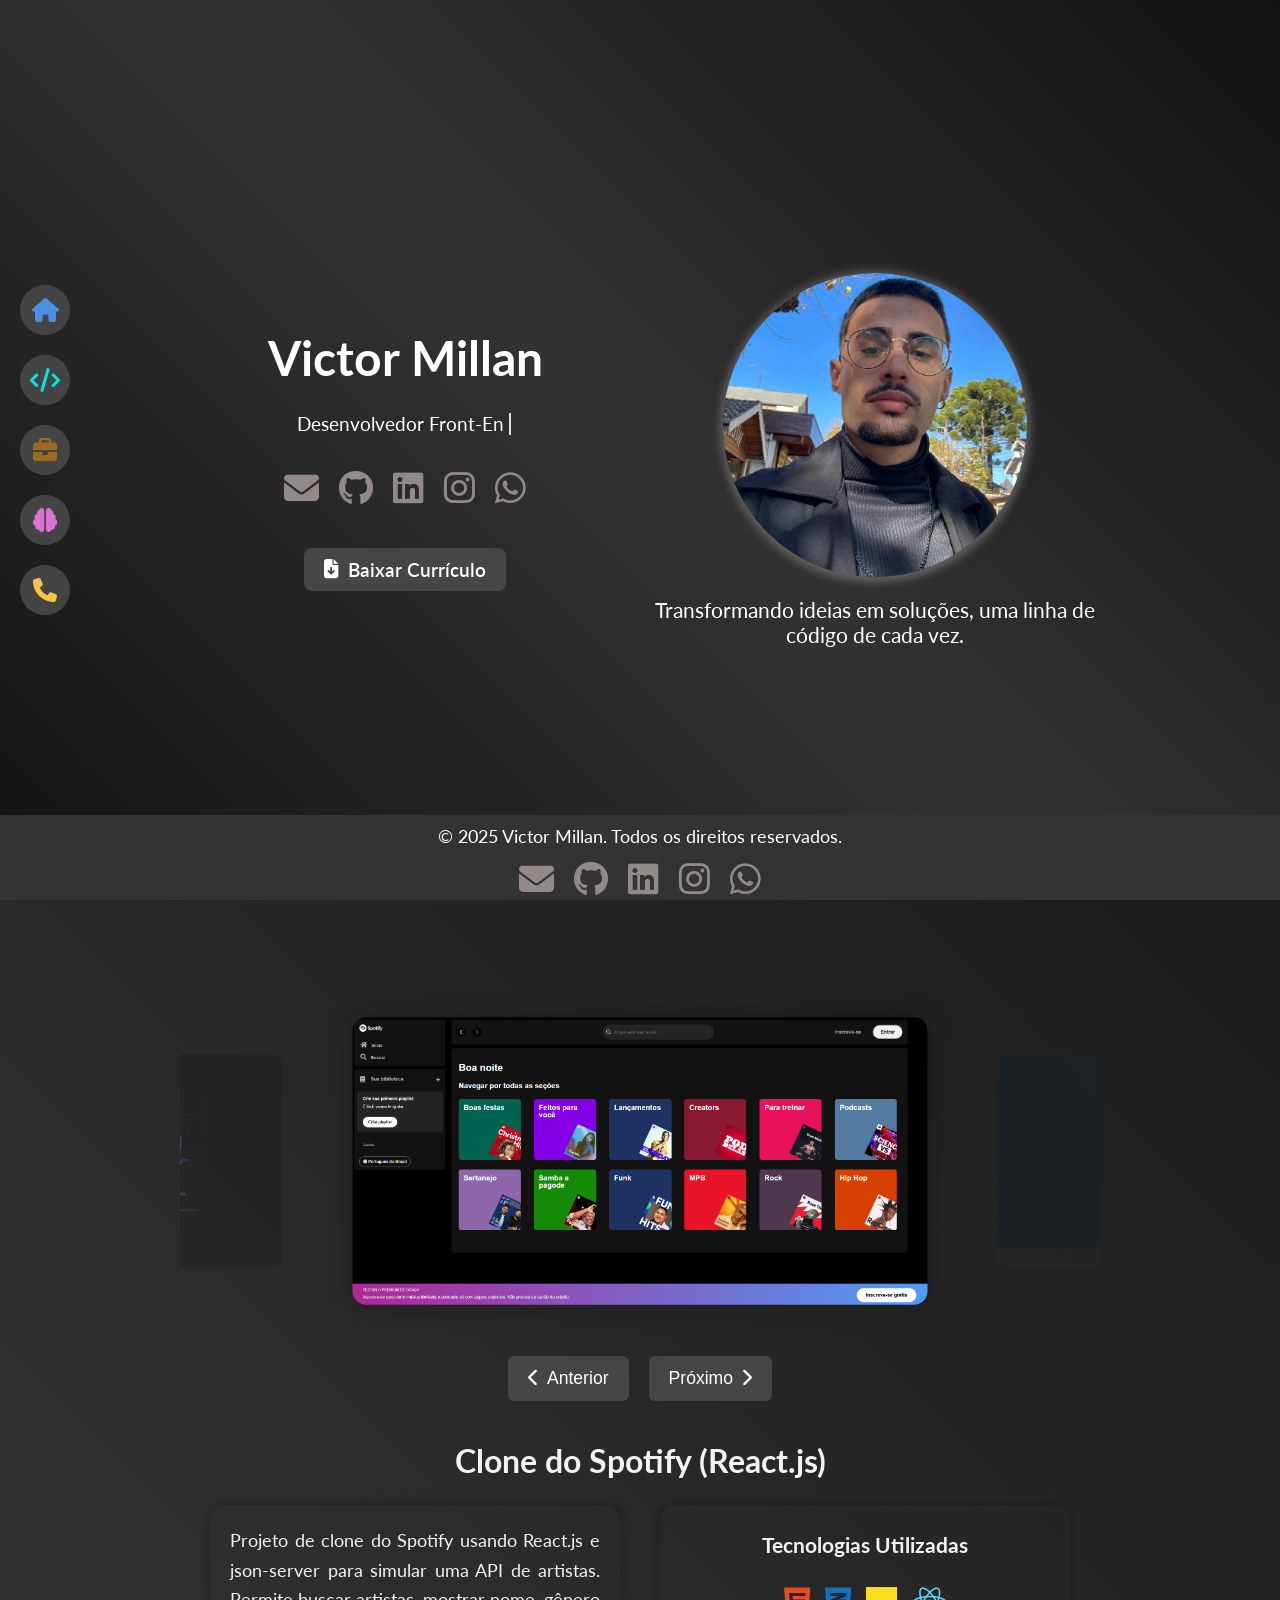
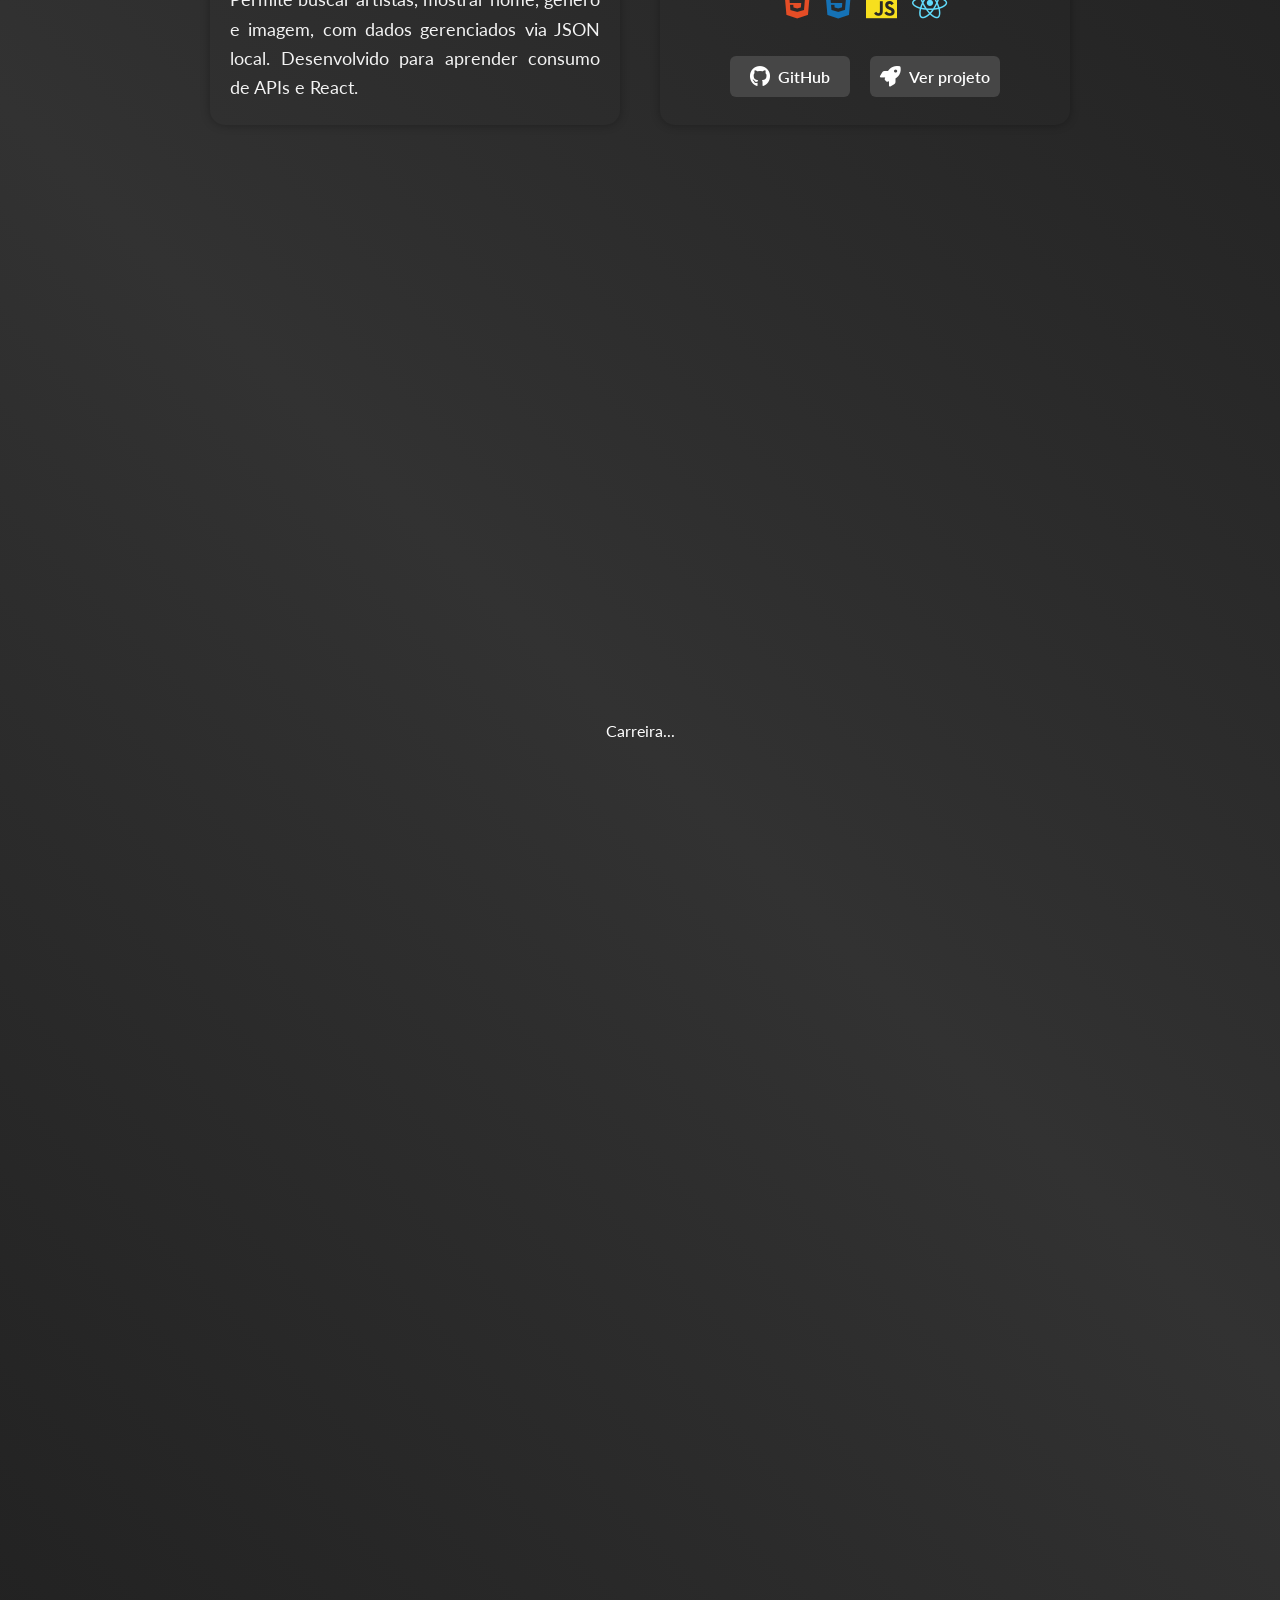
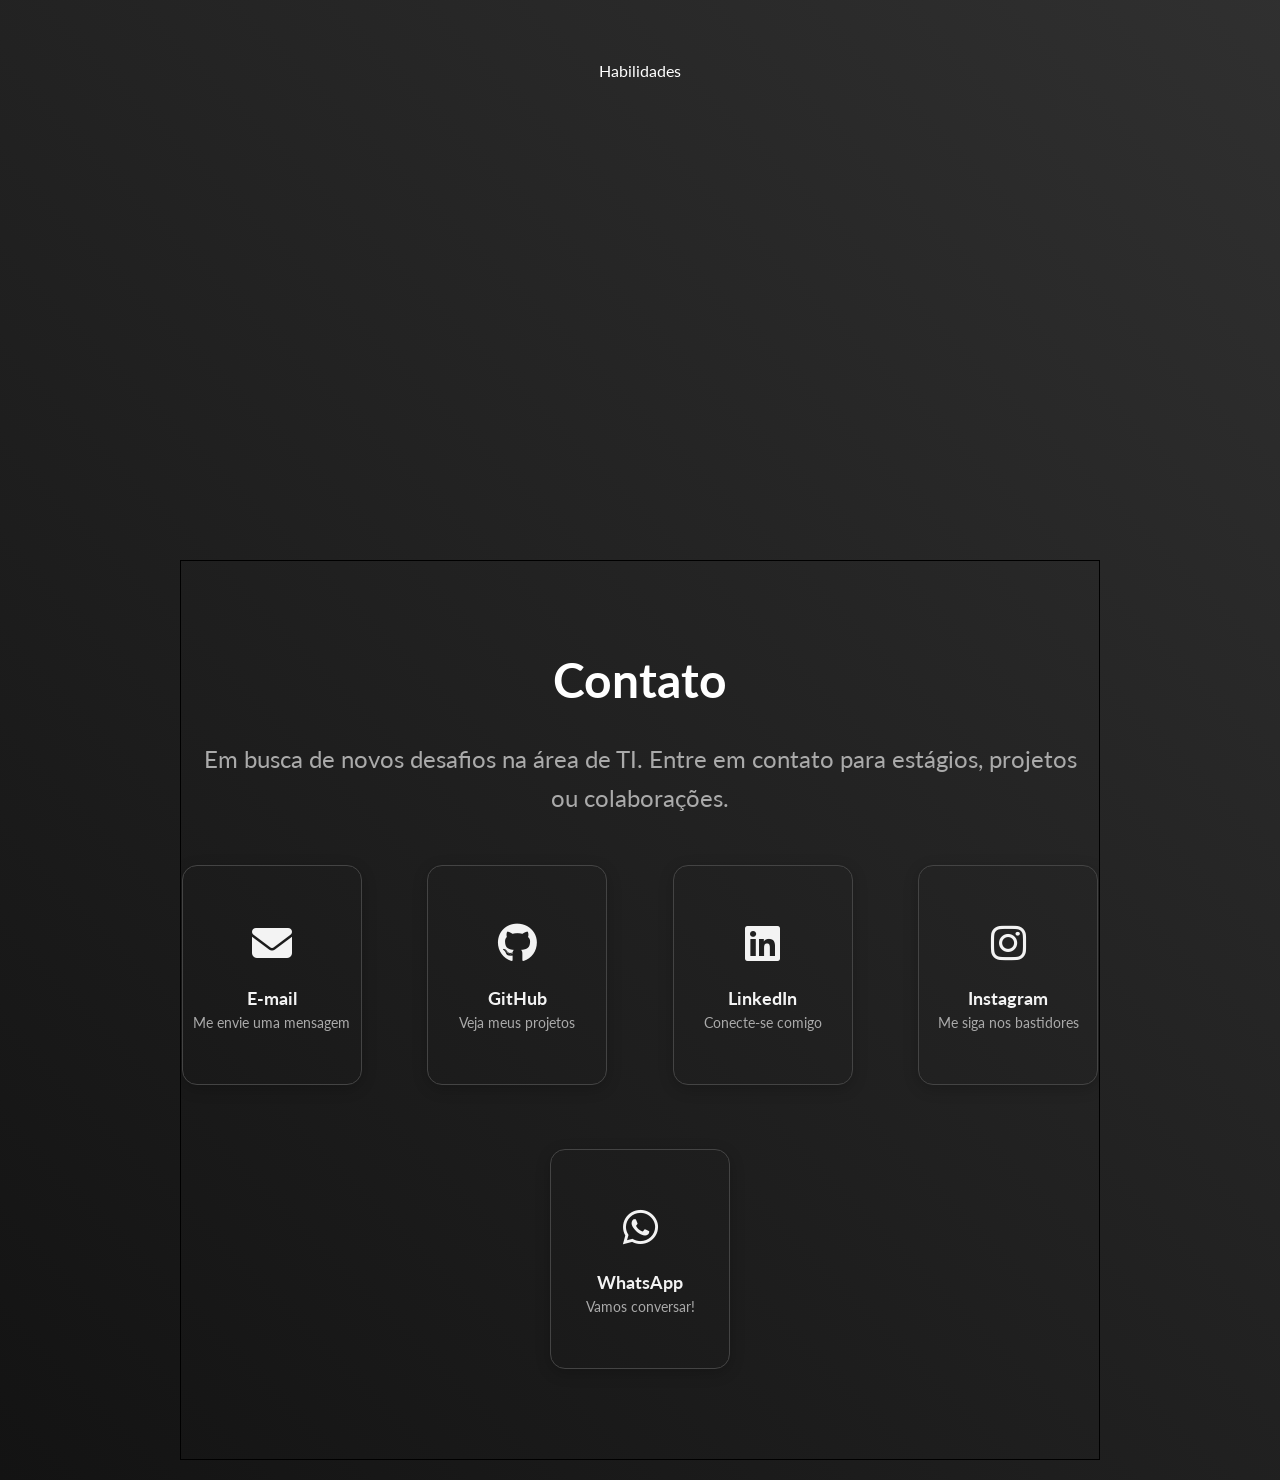
==== commit 7bad07cf: "feat: ajuste de responsividade" ====
--- a/public/index.html
+++ b/public/index.html
@@ -103,7 +103,7 @@
 
             <ul class="list">
             <li class="hide pomodoro" 
-                data-title="Ferramenta Pomodoro – Projeto Prático" 
+                data-title="Ferramenta Pomodoro" 
                 data-desc="Aplicação simples de Pomodoro para melhorar produtividade, com ciclos de trabalho e pausas, controles de play/pause/reinício e notificações sonoras. Desenvolvido durante o curso ONE da Oracle e Alura." 
                 data-tech="fa-html5 fa-css3-alt fa-js" 
                 data-link1="https://github.com/ViictorrMillan/Fokus-Pomodoro" 
@@ -111,7 +111,7 @@
             </li>
 
             <li class="prev decodificador" 
-                data-title="Decodificador de Mensagens (ONE Challenger)" 
+                data-title="Decodificador de Mensagens" 
                 data-desc="Projeto desenvolvido no curso ONE para criar uma aplicação de criptografia simples por substituição de letras. Permite criptografar e descriptografar textos." 
                 data-tech="fa-html5 fa-css3-alt fa-js" 
                 data-link1="https://github.com/ViictorrMillan/decodificador-one" 
--- a/public/styles/main.css
+++ b/public/styles/main.css
@@ -34,6 +34,7 @@
    align-items: center;
    margin: 20px 180px;
    overflow: hidden;
+ ;
 }
 
 
--- a/public/styles/projetos.css
+++ b/public/styles/projetos.css
@@ -1,5 +1,6 @@
 #Projetos {
     min-height: 100svh;
+    
 }
 .carousel-container {
       text-align: center;
@@ -141,7 +142,7 @@
      box-shadow: 0 0 10px rgba(0, 0, 0, 0.3);
       padding: 20px;
       border-radius: 15px;
-      height: 200px;
+      height: 220px;
     }
 
 
@@ -155,7 +156,7 @@
       box-shadow: 0 0 10px rgba(0, 0, 0, 0.3);
       padding: 20px;
       border-radius: 15px;
-      height: 200px;
+      height: 220px;
 
     }
 
@@ -299,11 +300,10 @@
 
     @media (max-width: 400px) {
         #Projetos {
-            height: auto;
-            padding: 20px;
+            min-height: auto;
+            padding: 60px 20px;
         }
-
-
+        
       .list li {
         width: 280px;
         height: 150px;
@@ -326,7 +326,9 @@
       }
 
       .slide-info h2 {
-        font-size: 1.4rem;
+        font-size: 1.2rem;
+         white-space: nowrap;
+         overflow: hidden;
       }
 
       .tech-icons i {
@@ -342,26 +344,20 @@
 
       .desc {
         overflow-y: auto;
-        padding-right: 10px;
-        height: 180px;
+        height: 160px;
+        font-size: 0.9em;
     }
 
     .tech-and-buttons {
         height: auto;
         overflow-y: auto;
-        padding-right: 8px; 
-    }
-
-    }
-
-
-    @media (max-width: 720px) and (orientation: landscape) {
-  #Projetos {
-    height: auto;
-    min-height: 100vh;
-    padding: 20px 10px;
-  }
-}
+        padding-right: 10px; 
+    }
+    }
+
+
+
+
 /*  Imagens dos projetos */
 
 .spotify-clone {
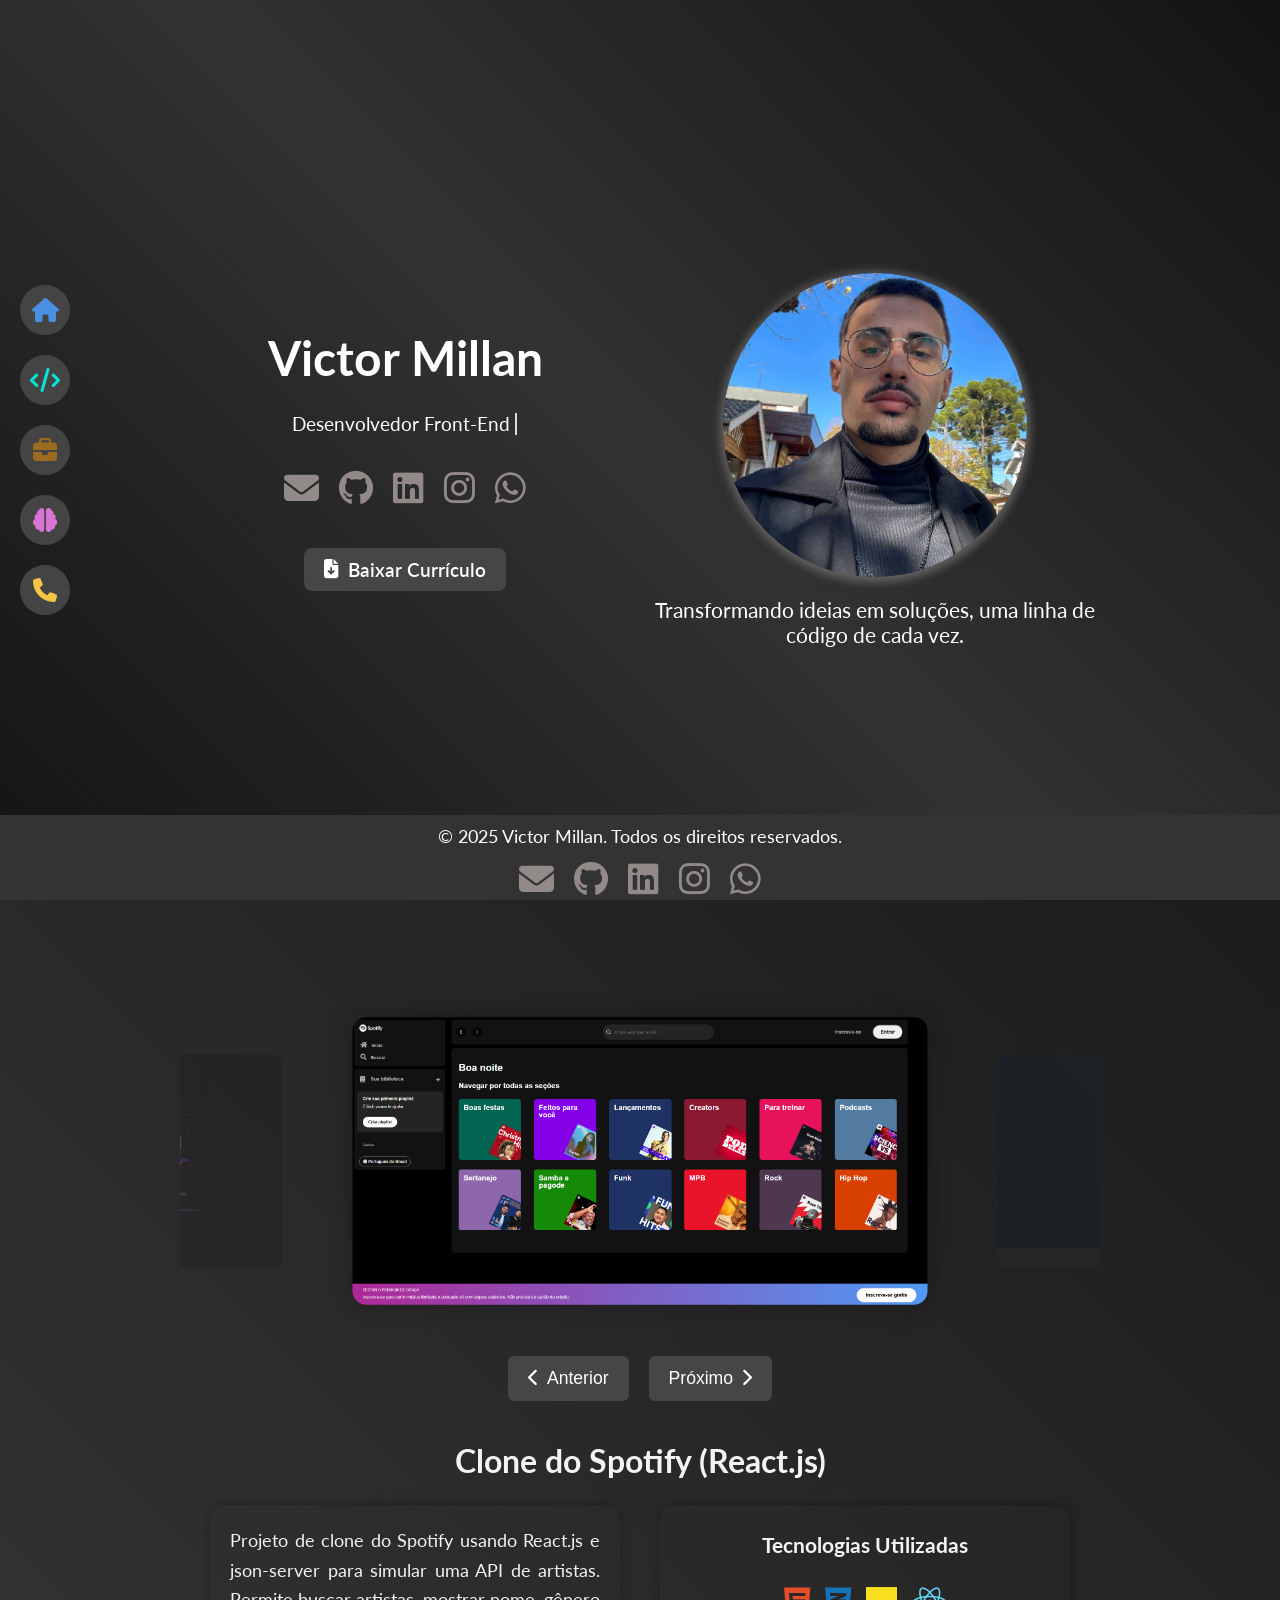
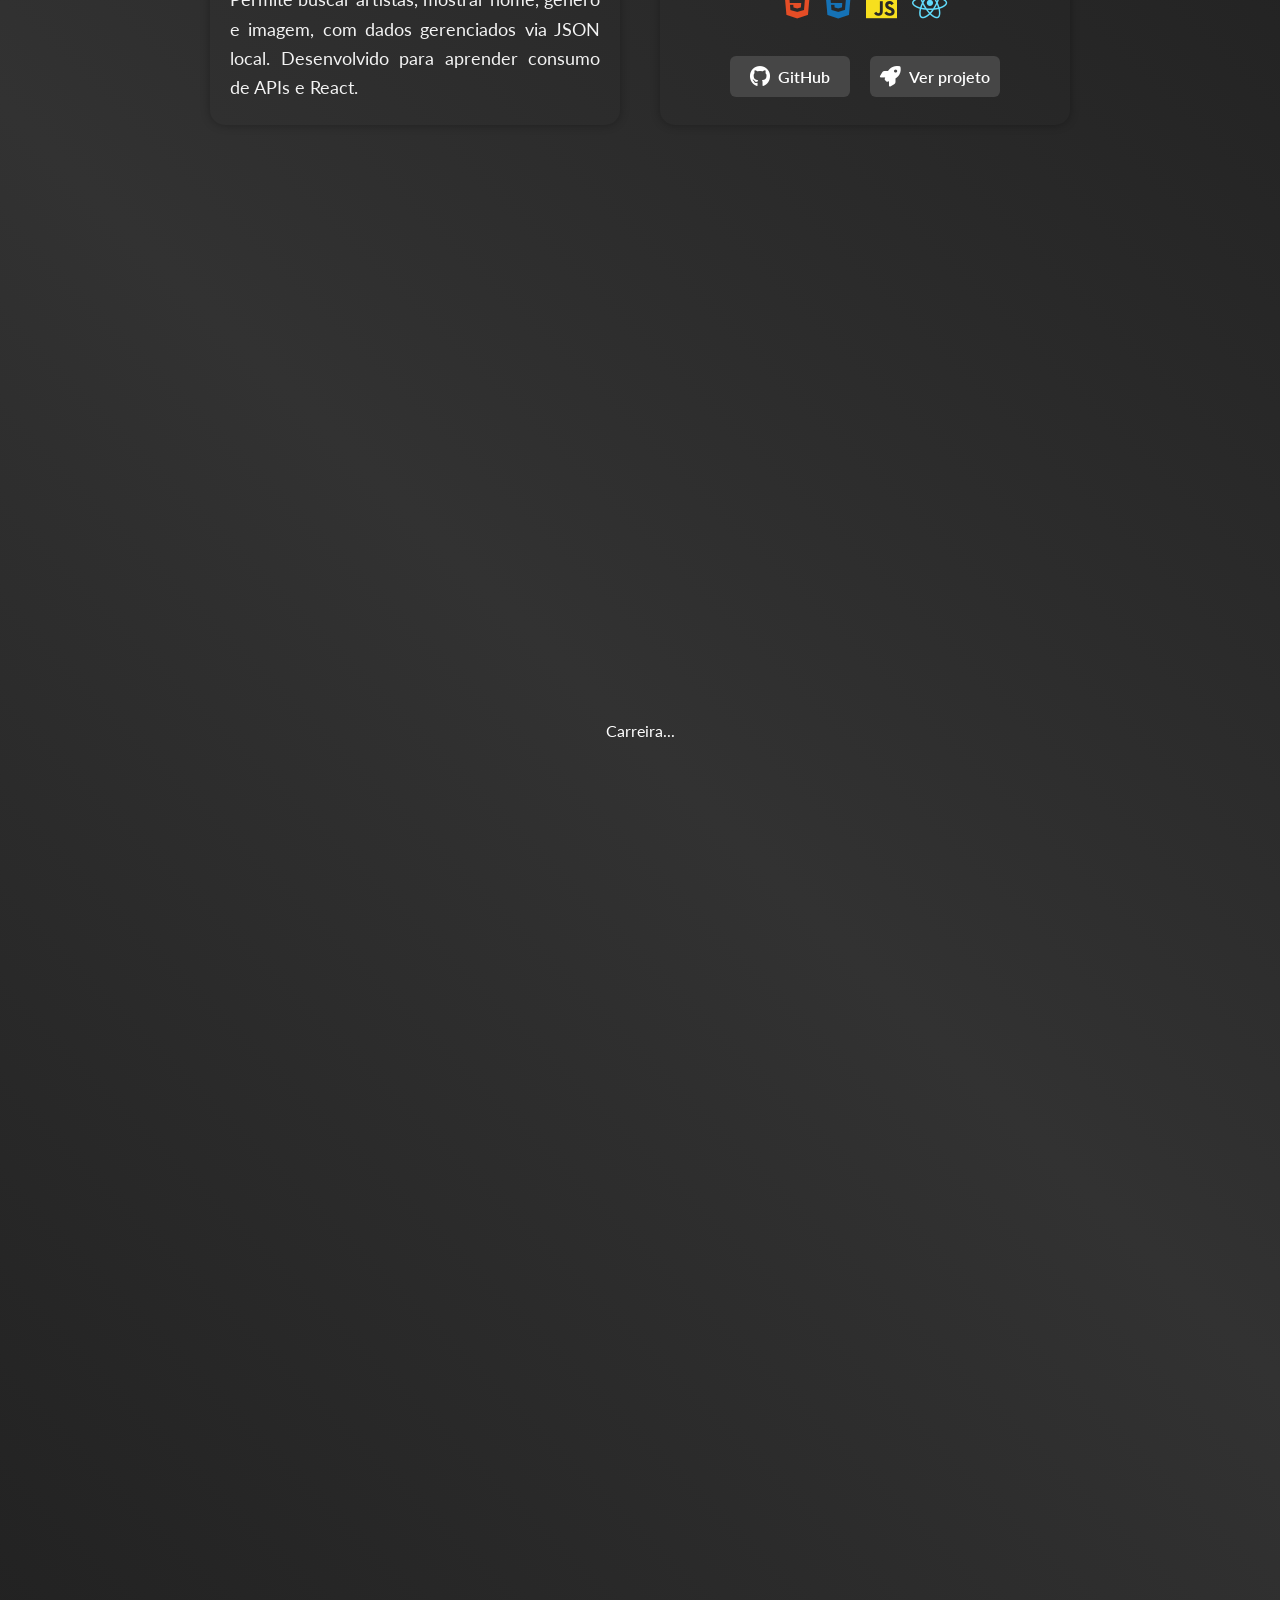
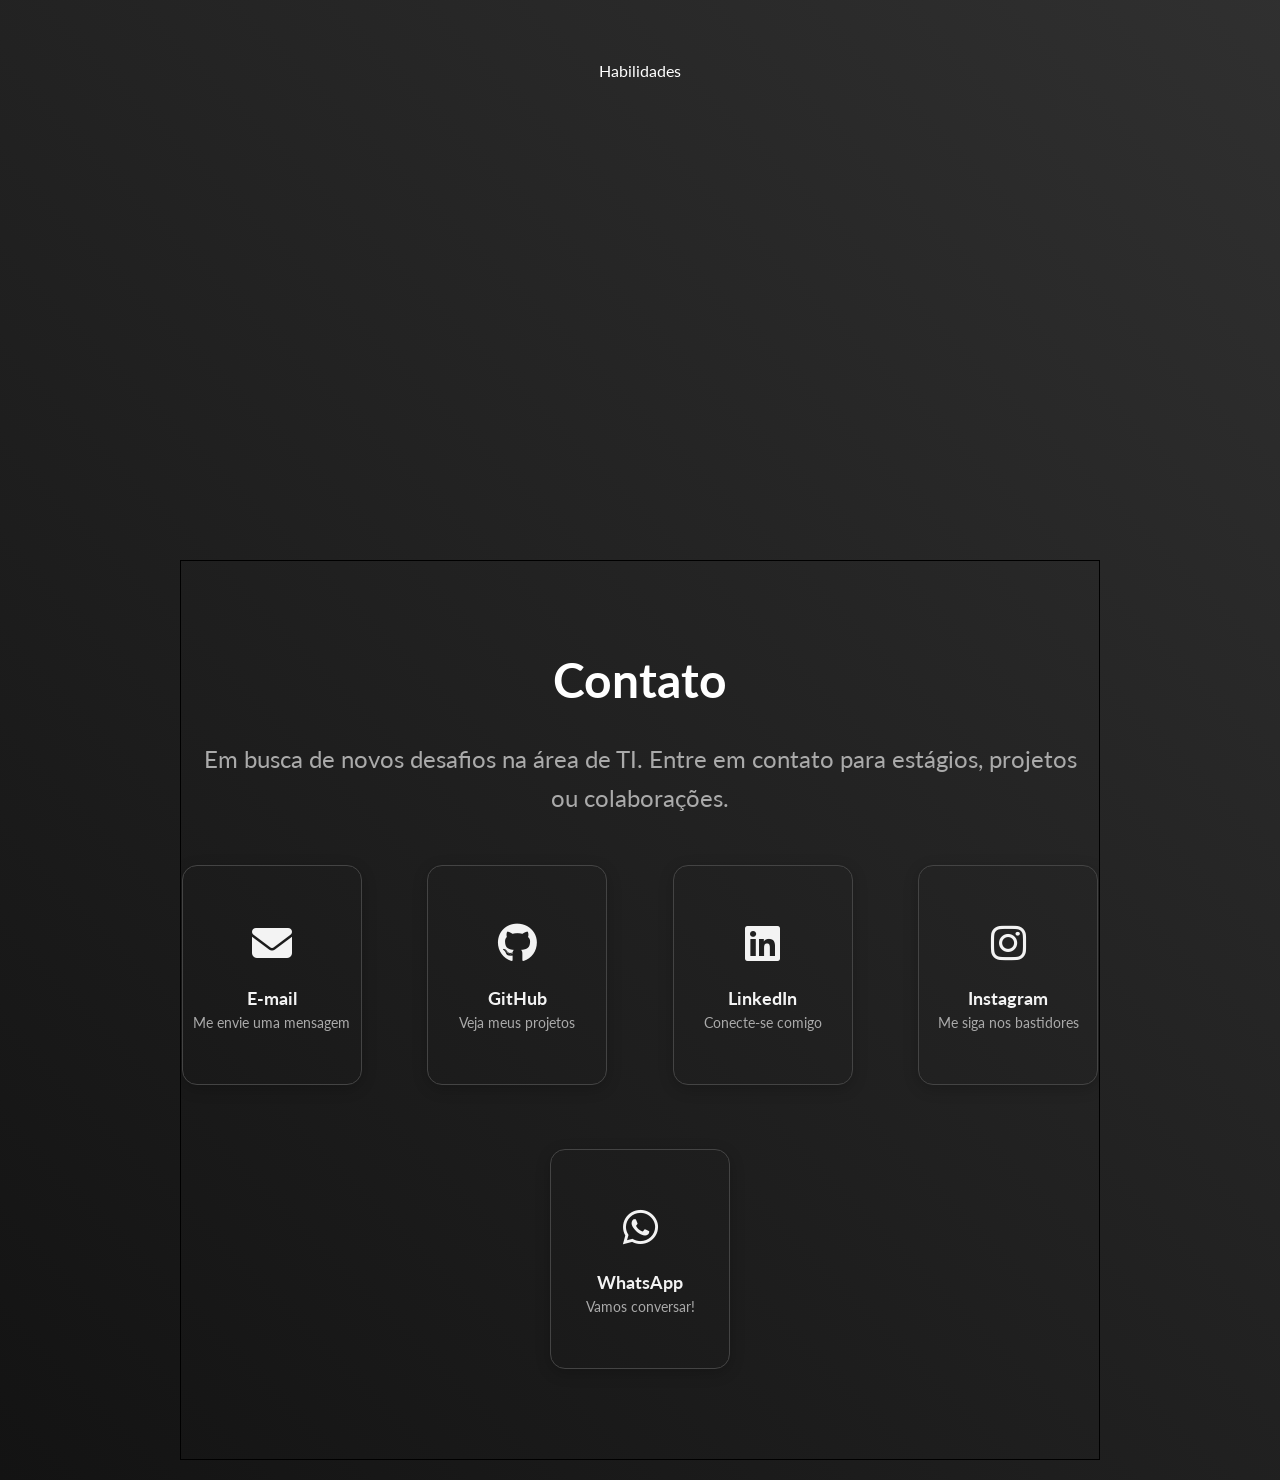
==== commit 151580bc: "feat: ajuste de responsividade" ====
--- a/public/index.html
+++ b/public/index.html
@@ -126,7 +126,7 @@
                 data-link2="https://spotify-fawn-seven.vercel.app">
             </li>
             <li class="next volleypong" 
-                data-title="VolleyPong: Jogo de Vôlei estilo Pong" 
+                data-title="VolleyPong" 
                 data-desc="Este jogo foi desenvolvido com HTML, CSS e JavaScript no programa ONE da Alura. Possui modos para 1 ou 2 jogadores, som ambiente, efeitos sonoros, seleção de jogadores e botão de reinício. Toda a lógica do jogo e controles foram implementados do zero." 
                 data-tech="fa-html5 fa-css3-alt fa-js" 
                 data-link1="https://github.com/ViictorrMillan/VolleyPong" 
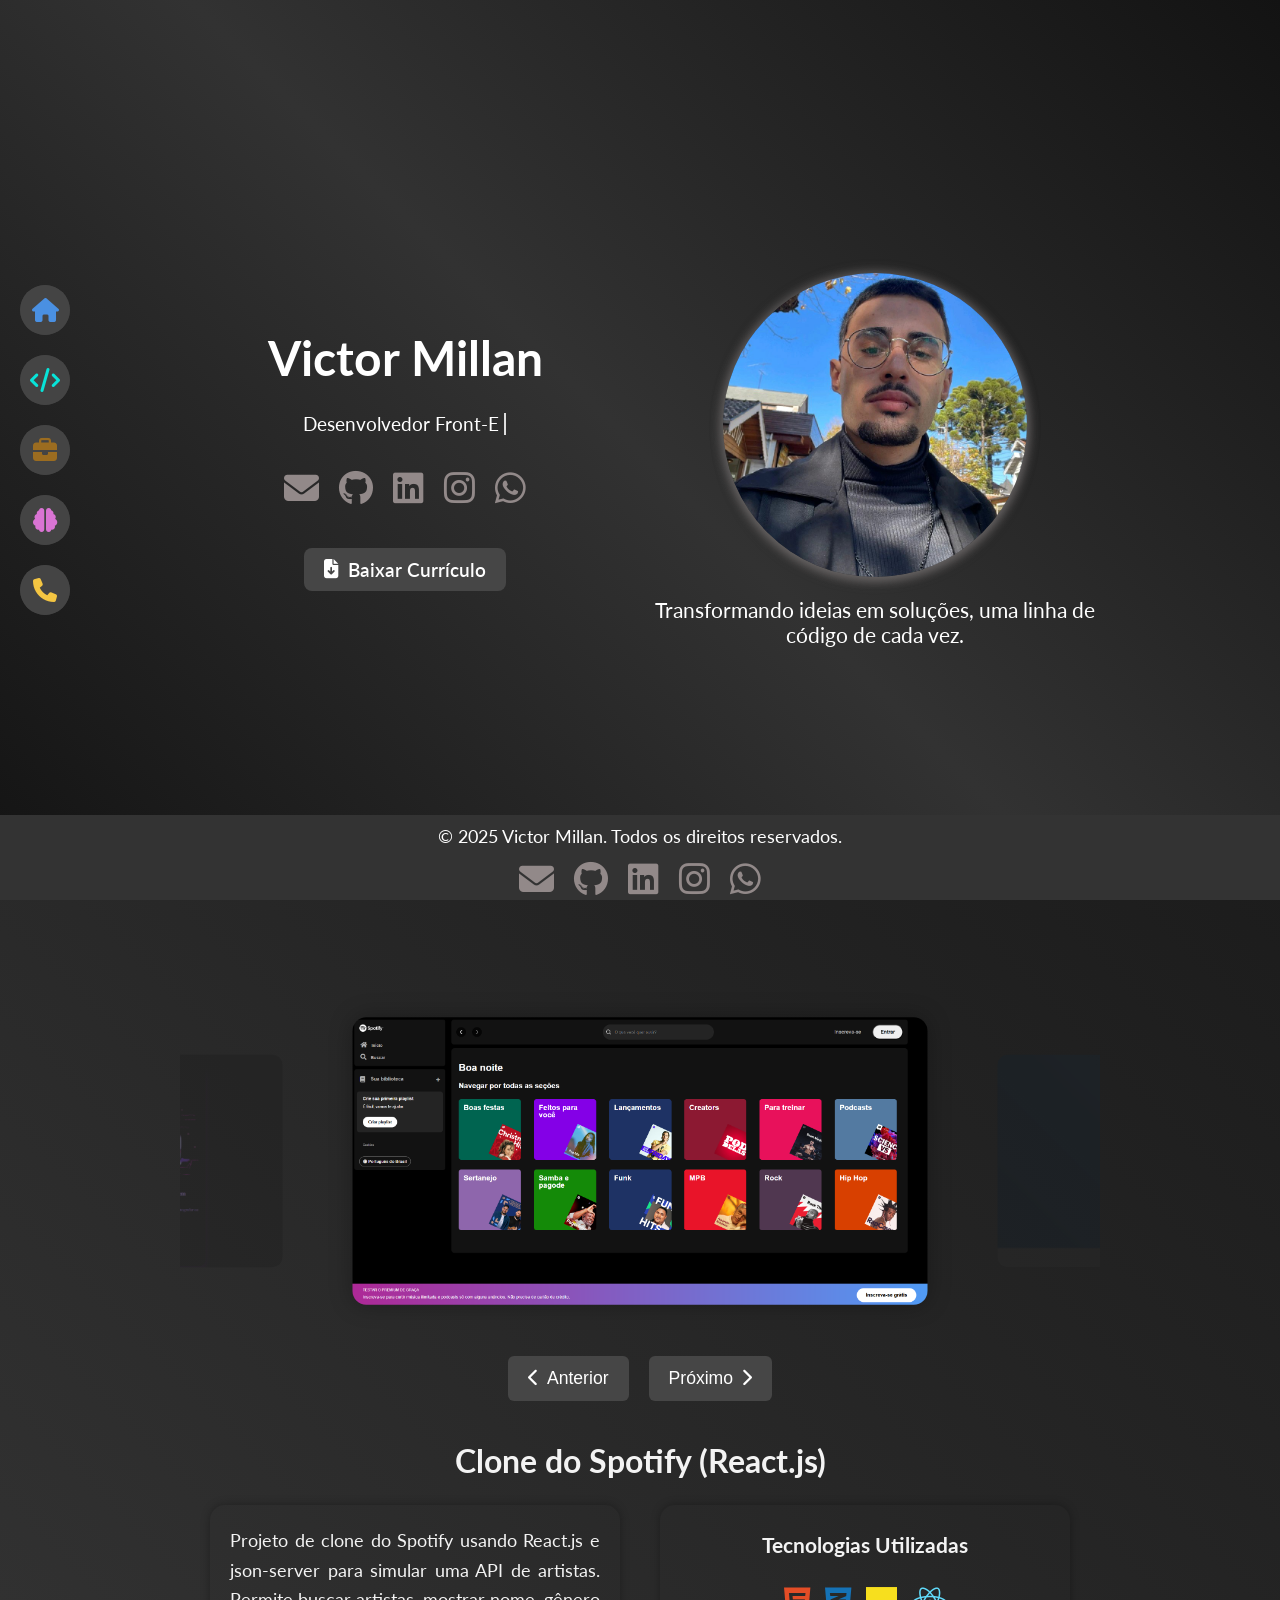
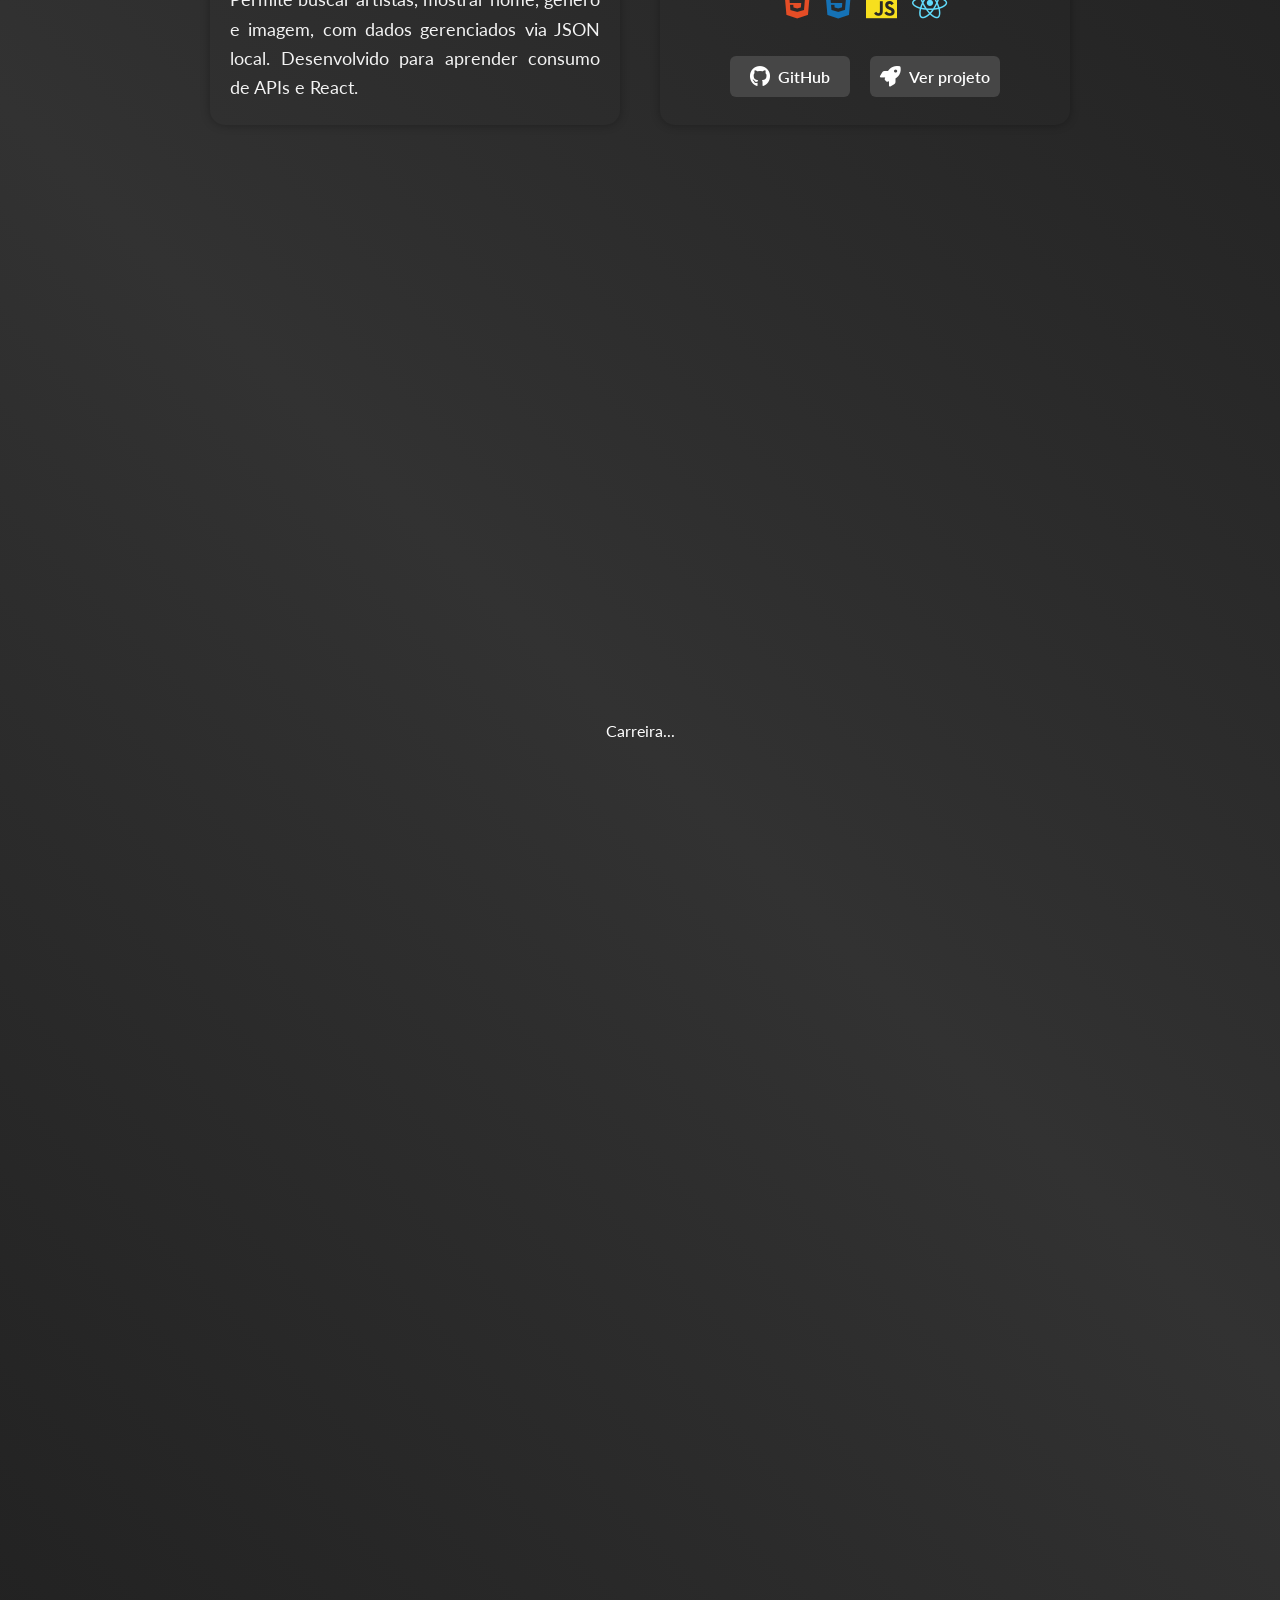
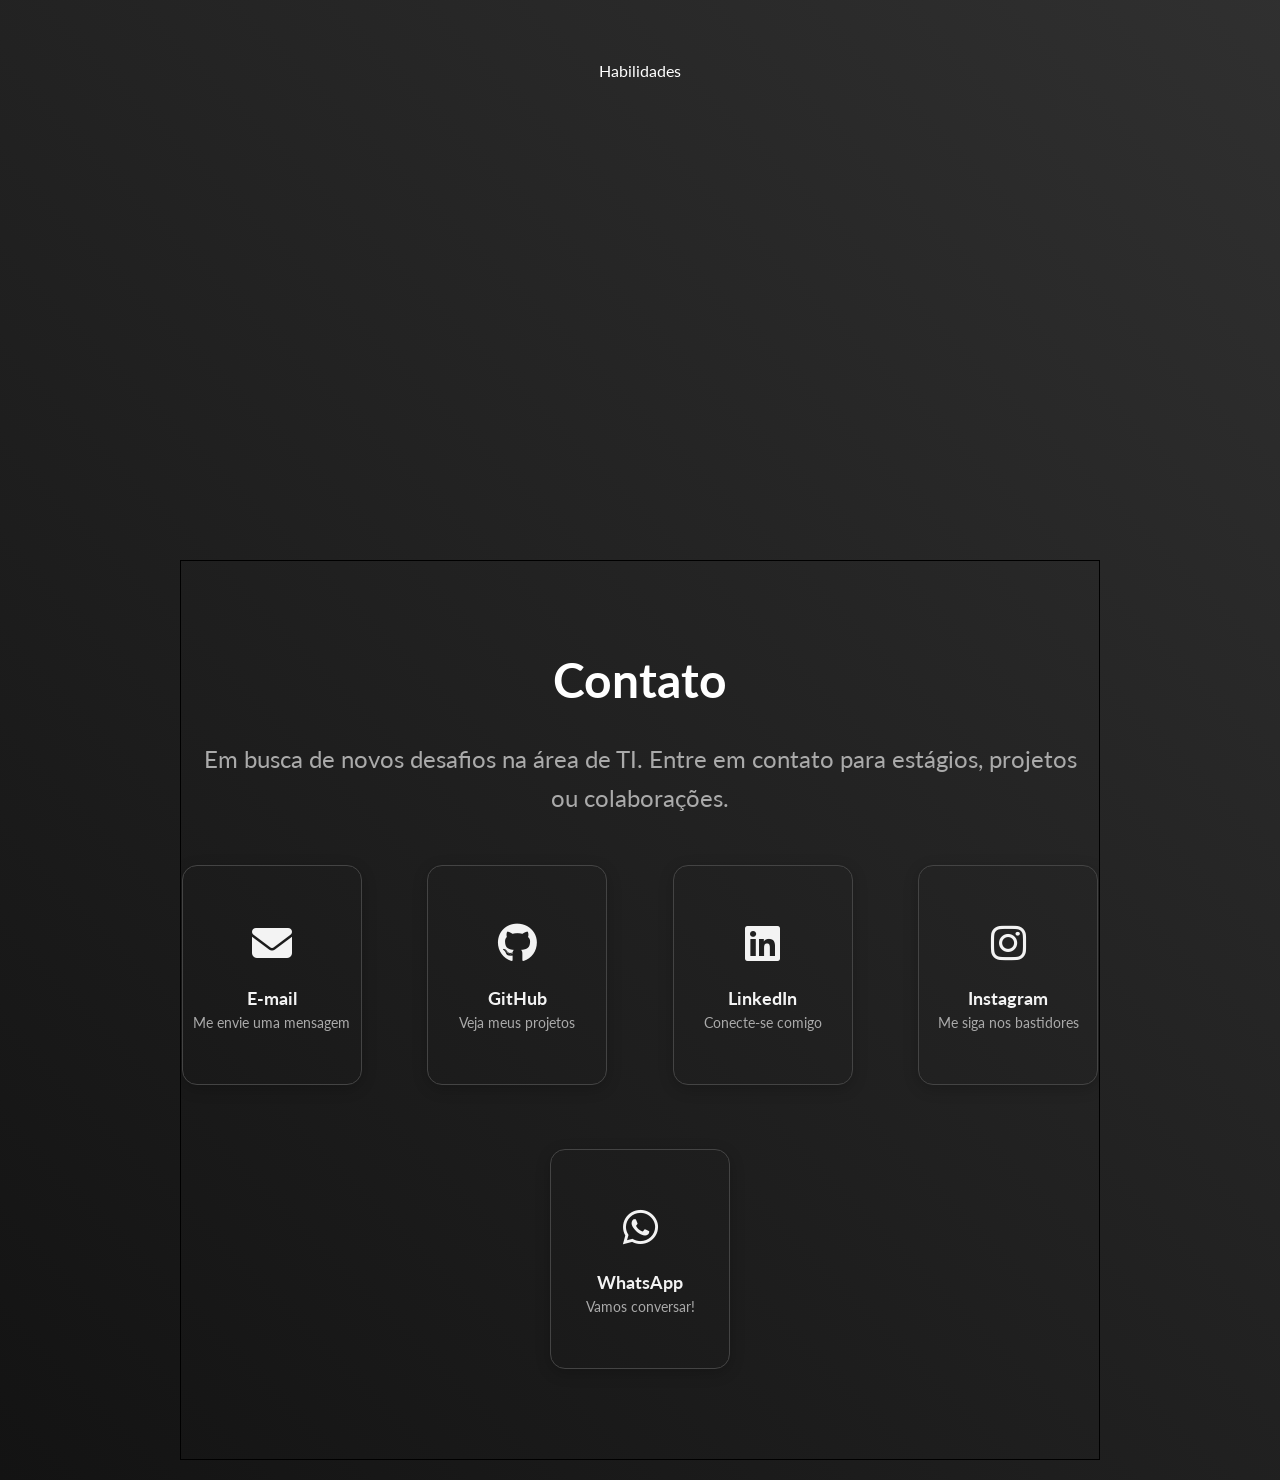
==== commit 97c0c2e5: "feat: ajuste de responsividade" ====
--- a/public/index.html
+++ b/public/index.html
@@ -126,7 +126,7 @@
                 data-link2="https://spotify-fawn-seven.vercel.app">
             </li>
             <li class="next volleypong" 
-                data-title="VolleyPong" 
+                data-title="VolleyPong - Jogo de Vôlei" 
                 data-desc="Este jogo foi desenvolvido com HTML, CSS e JavaScript no programa ONE da Alura. Possui modos para 1 ou 2 jogadores, som ambiente, efeitos sonoros, seleção de jogadores e botão de reinício. Toda a lógica do jogo e controles foram implementados do zero." 
                 data-tech="fa-html5 fa-css3-alt fa-js" 
                 data-link1="https://github.com/ViictorrMillan/VolleyPong" 
--- a/public/styles/projetos.css
+++ b/public/styles/projetos.css
@@ -299,10 +299,7 @@
 }
 
     @media (max-width: 400px) {
-        #Projetos {
-            min-height: auto;
-            padding: 60px 20px;
-        }
+       
         
       .list li {
         width: 280px;
@@ -343,8 +340,7 @@
       }
 
       .desc {
-        overflow-y: auto;
-        height: 160px;
+        height: 170px;
         font-size: 0.9em;
     }
 
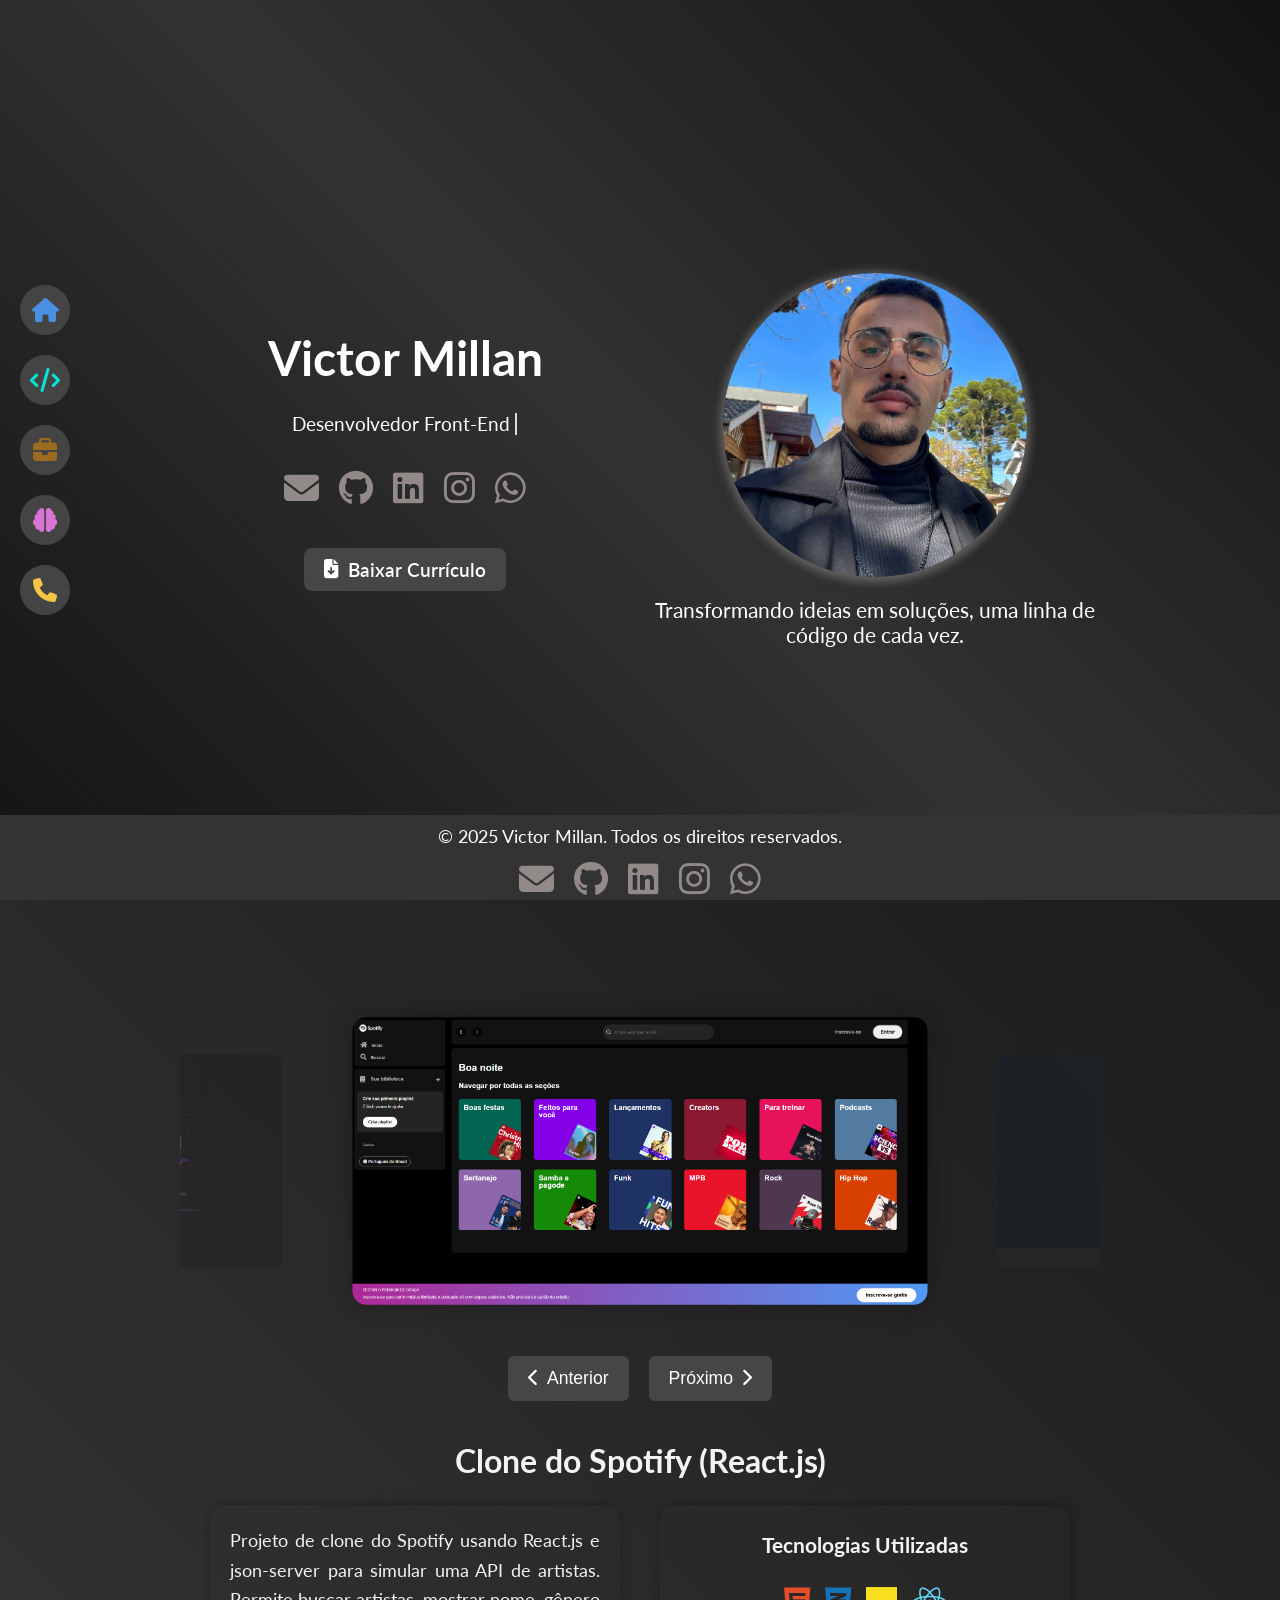
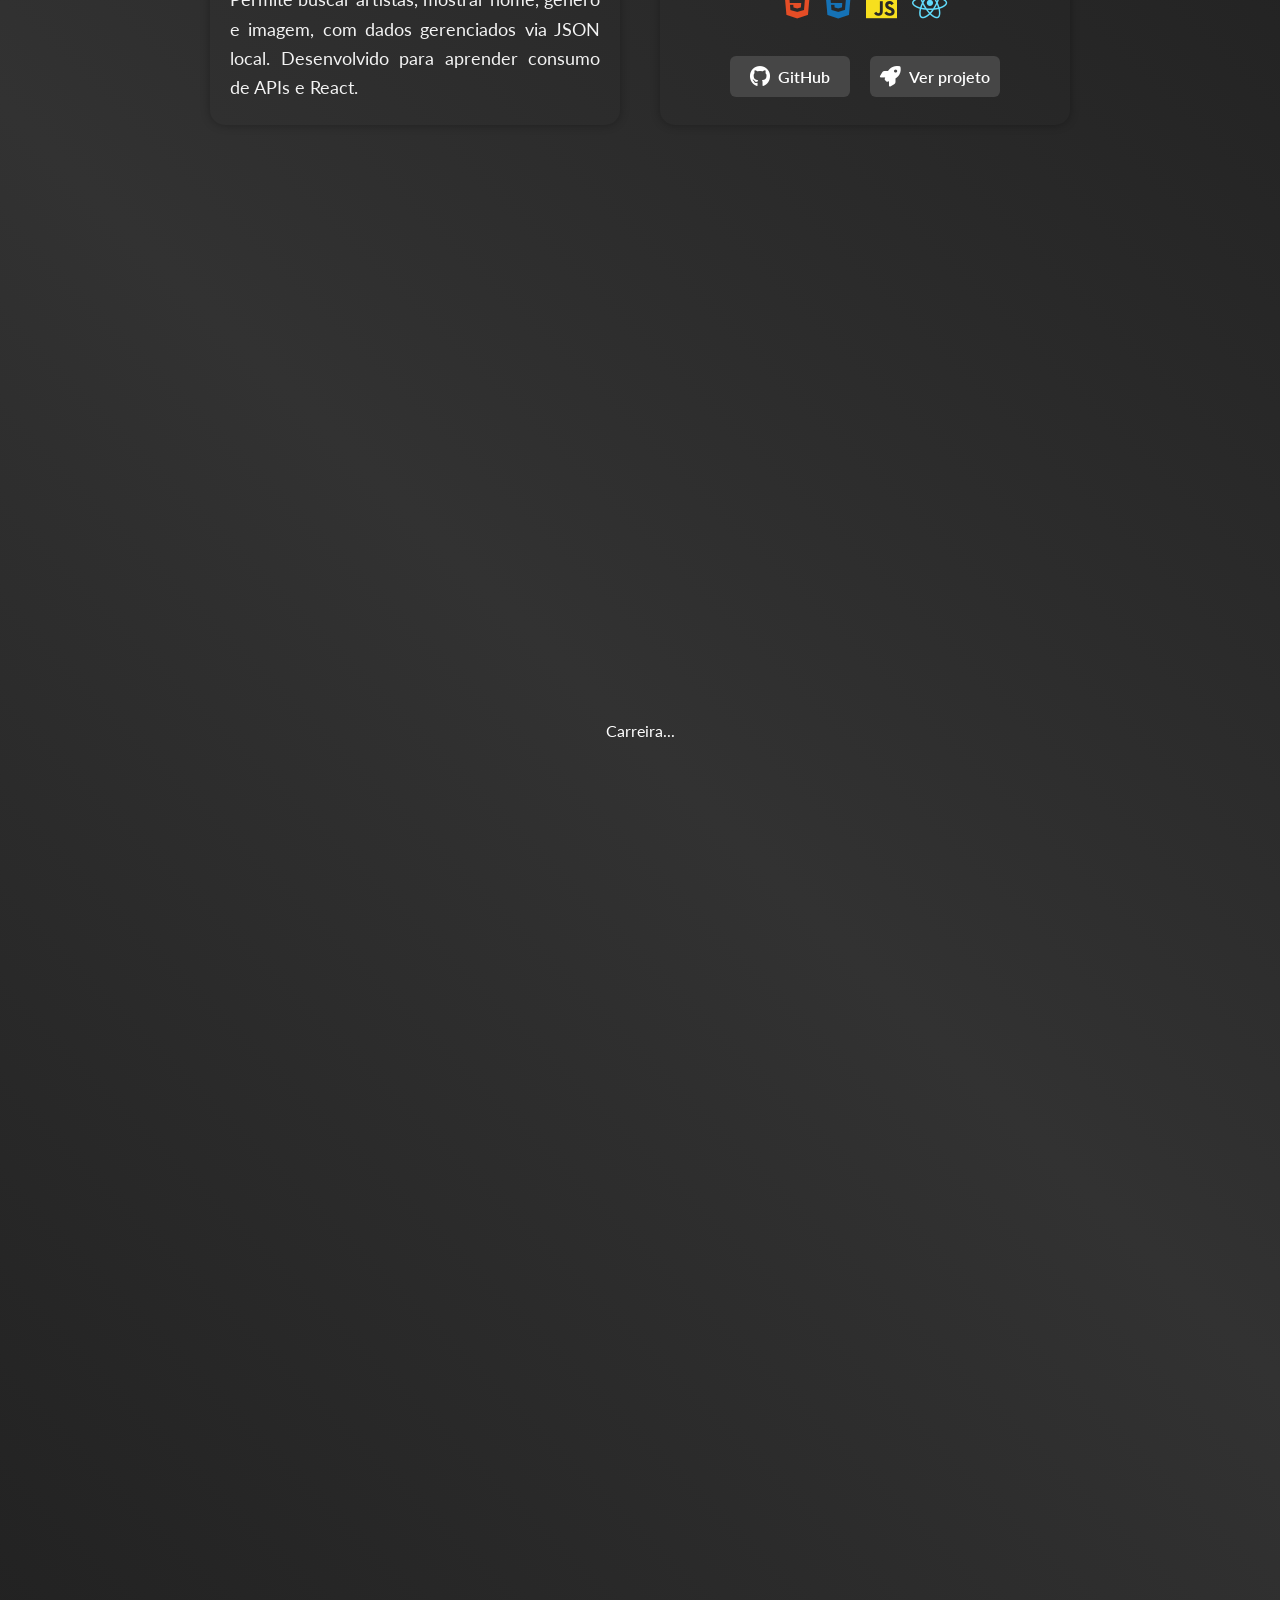
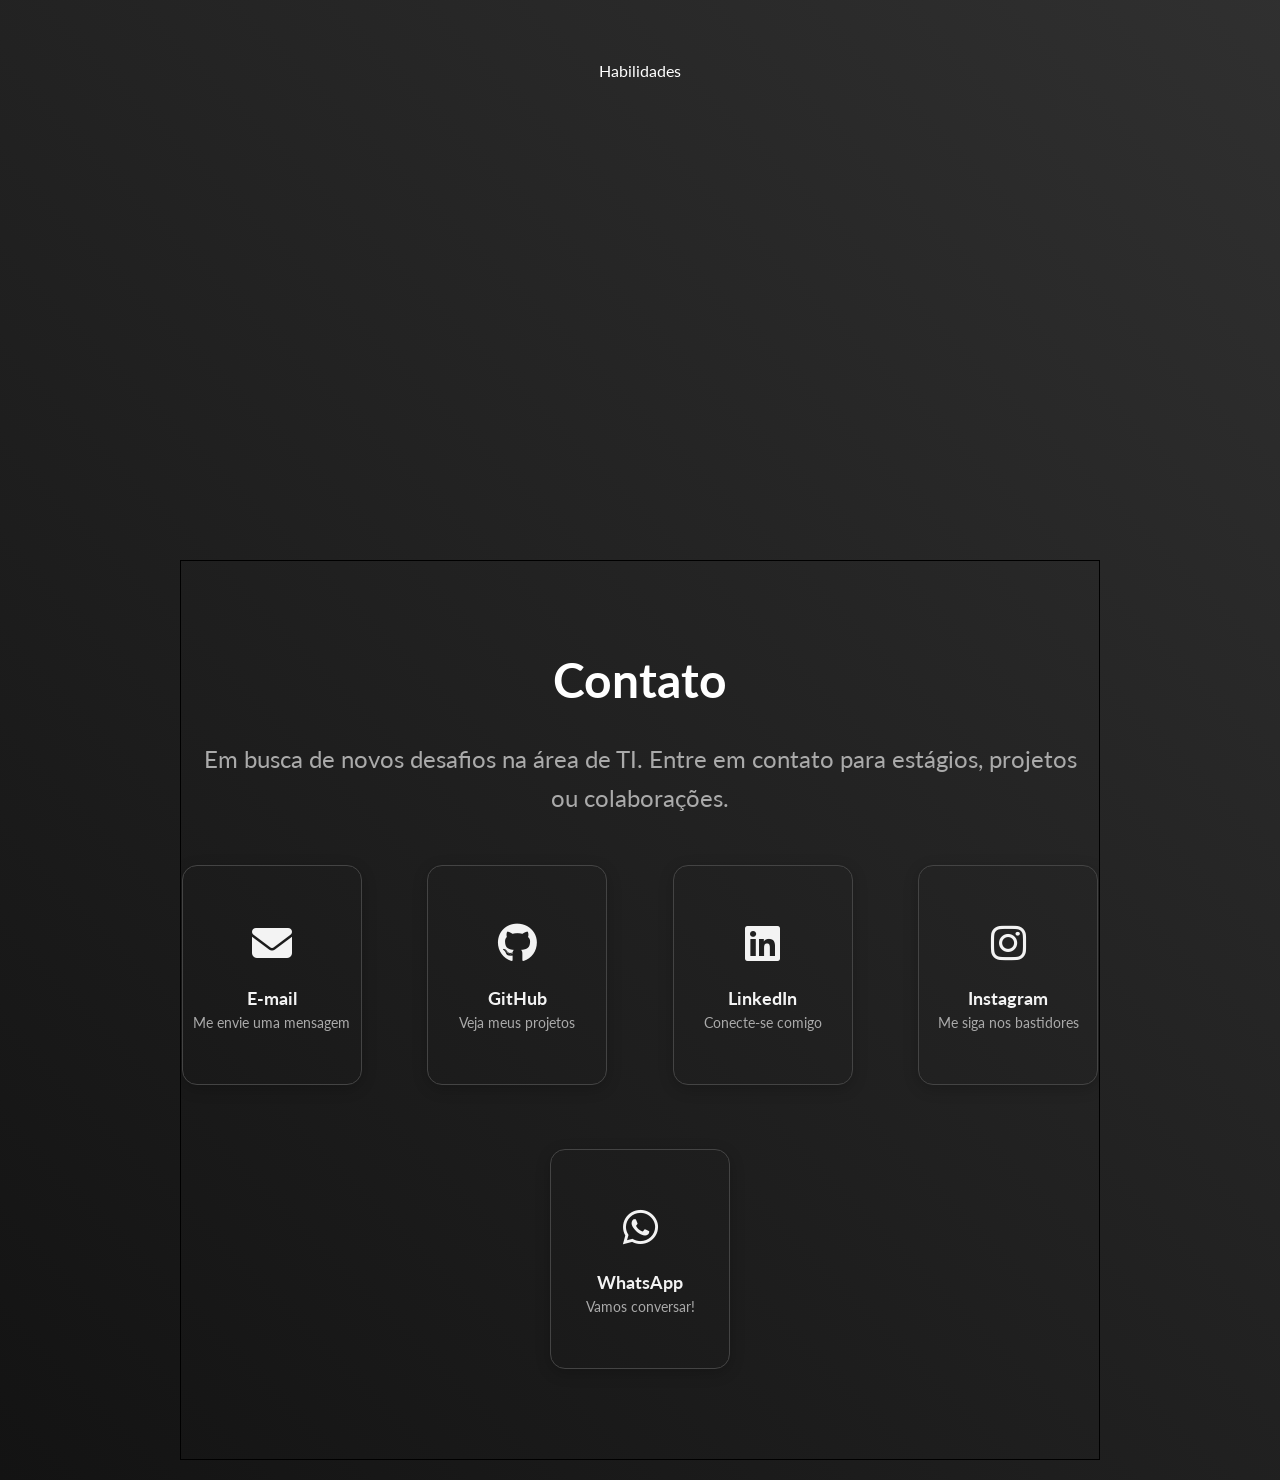
==== commit 316188b6: "feat: ajuste de responsividade menubar" ====
--- a/public/index.html
+++ b/public/index.html
@@ -46,7 +46,7 @@
                 <i class="fas fa-home"></i>
                 <span class="tooltip inicio">Início</span>
             </a>
-            <a href="#Projetos" class="nav-dot projetos">
+            <a href="#projetos" class="nav-dot projetos">
                 <i class="fas fa-code"></i>
                 <span class="tooltip projetos">Projetos</span>
             </a>
@@ -98,7 +98,7 @@
                 </div>  
         </section>
 
-        <section id="Projetos"> 
+        <section id="projetos"> 
           <div class="carousel-container">
 
             <ul class="list">
--- a/public/styles/nav-aside.css
+++ b/public/styles/nav-aside.css
@@ -73,8 +73,8 @@
   font-size: 24px;
   color: white;
   position: fixed;
-  top: 20px;
-  left: 20px;
+  top: 0;
+  left: 10px;
   z-index: 1100; 
   cursor: pointer;  
 }
@@ -104,7 +104,7 @@
   transition: 
     opacity 0.3s ease,
     transform 0.3s ease;
-    padding: 15px;
+    padding: 10px 0;
 }
 
  .aside-t.active {
@@ -125,18 +125,20 @@
   }
 
   aside {
-    margin-top: 25px;
-    margin-left: 3px;
+    padding: 10px;
+    margin-top: 5px;
+    margin-left: 10px;
     align-items: start;
-    width: 150px;
-    height: 315px;
+    width: 140px;
+    height: 320px;
     position: fixed;
     transform: translateX(-104%);
     transition: transform 0.3s ease;
     padding: 3rem 4px; 
     border-radius: 25px;
-    box-shadow: 0 4px 10px rgba(0, 0, 0, 0.1);
+    box-shadow: 0 4px 10px rgba(0, 0, 0, 0.3);
     background: #2e2e2ee5;
+  
   }
 
   aside.active {
@@ -168,7 +170,7 @@
   }
 
   .nav-dot.home .tooltip, .nav-dot.habilidades .tooltip  {
-  padding-left:  12px;
+  padding-left:  0px;
 }
 
 
--- a/public/styles/projetos.css
+++ b/public/styles/projetos.css
@@ -1,6 +1,5 @@
-#Projetos {
+#projetos {
     min-height: 100svh;
-    
 }
 .carousel-container {
       text-align: center;
@@ -298,59 +297,65 @@
   }
 }
 
-    @media (max-width: 400px) {
-       
-        
-      .list li {
-        width: 280px;
-        height: 150px;
-        margin-left: -140px;
-        font-size: 1.6rem;
-      }
-
-      .list .prev {
-        transform: translateX(-320px) scale(0.85);
-      }
-
-      .list .next {
-        transform: translateX(320px) scale(0.85);
-      }
-
-      button {
-        font-size: 0.95rem;
-        padding: 10px 25px;
-        min-width: 100px;
-      }
-
-      .slide-info h2 {
-        font-size: 1.2rem;
-         white-space: nowrap;
-         overflow: hidden;
-      }
-
-      .tech-icons i {
-        font-size: 1.8rem;
-
-      }
-
-      .links a {
-        font-size: 0.8rem;
-        min-width: 100px;
-        padding: 4px;
-      }
-
-      .desc {
-        height: 170px;
-        font-size: 0.9em;
-    }
-
-    .tech-and-buttons {
-        height: auto;
-        overflow-y: auto;
-        padding-right: 10px; 
-    }
-    }
-
+ @media (max-width: 400px) {
+  .list li {
+    width: 280px;
+    height: 150px;
+    margin-left: -140px;
+    font-size: 1.6rem;
+  }
+
+  .list .prev {
+    transform: translateX(-320px) scale(0.85);
+  }
+
+  .list .next {
+    transform: translateX(320px) scale(0.85);
+  }
+
+  button {
+    font-size: 0.95rem;
+    padding: 10px 25px;
+    min-width: 100px;
+  }
+
+  .slide-info h2 {
+    font-size: 1.2rem;
+    white-space: nowrap;
+    overflow: hidden;
+  }
+
+  .tech-icons i {
+    font-size: 1.8rem;
+  }
+
+  .links a {
+    font-size: 0.8rem;
+    min-width: 100px;
+  }
+
+  .desc {
+    height: 170px;
+    font-size: 0.9em;
+  }
+
+  .tech-and-buttons {
+    height: auto;
+  }
+}
+
+@media (orientation: landscape) and (max-width: 1000px) {
+  #projetos {
+    min-height: 800px;     
+    max-height: 100svh; 
+  }
+  .list li {
+    width: 400px;
+    height: 200px;
+    margin-left: -200px;
+    font-size: 2rem;
+  }
+}
 
 
 
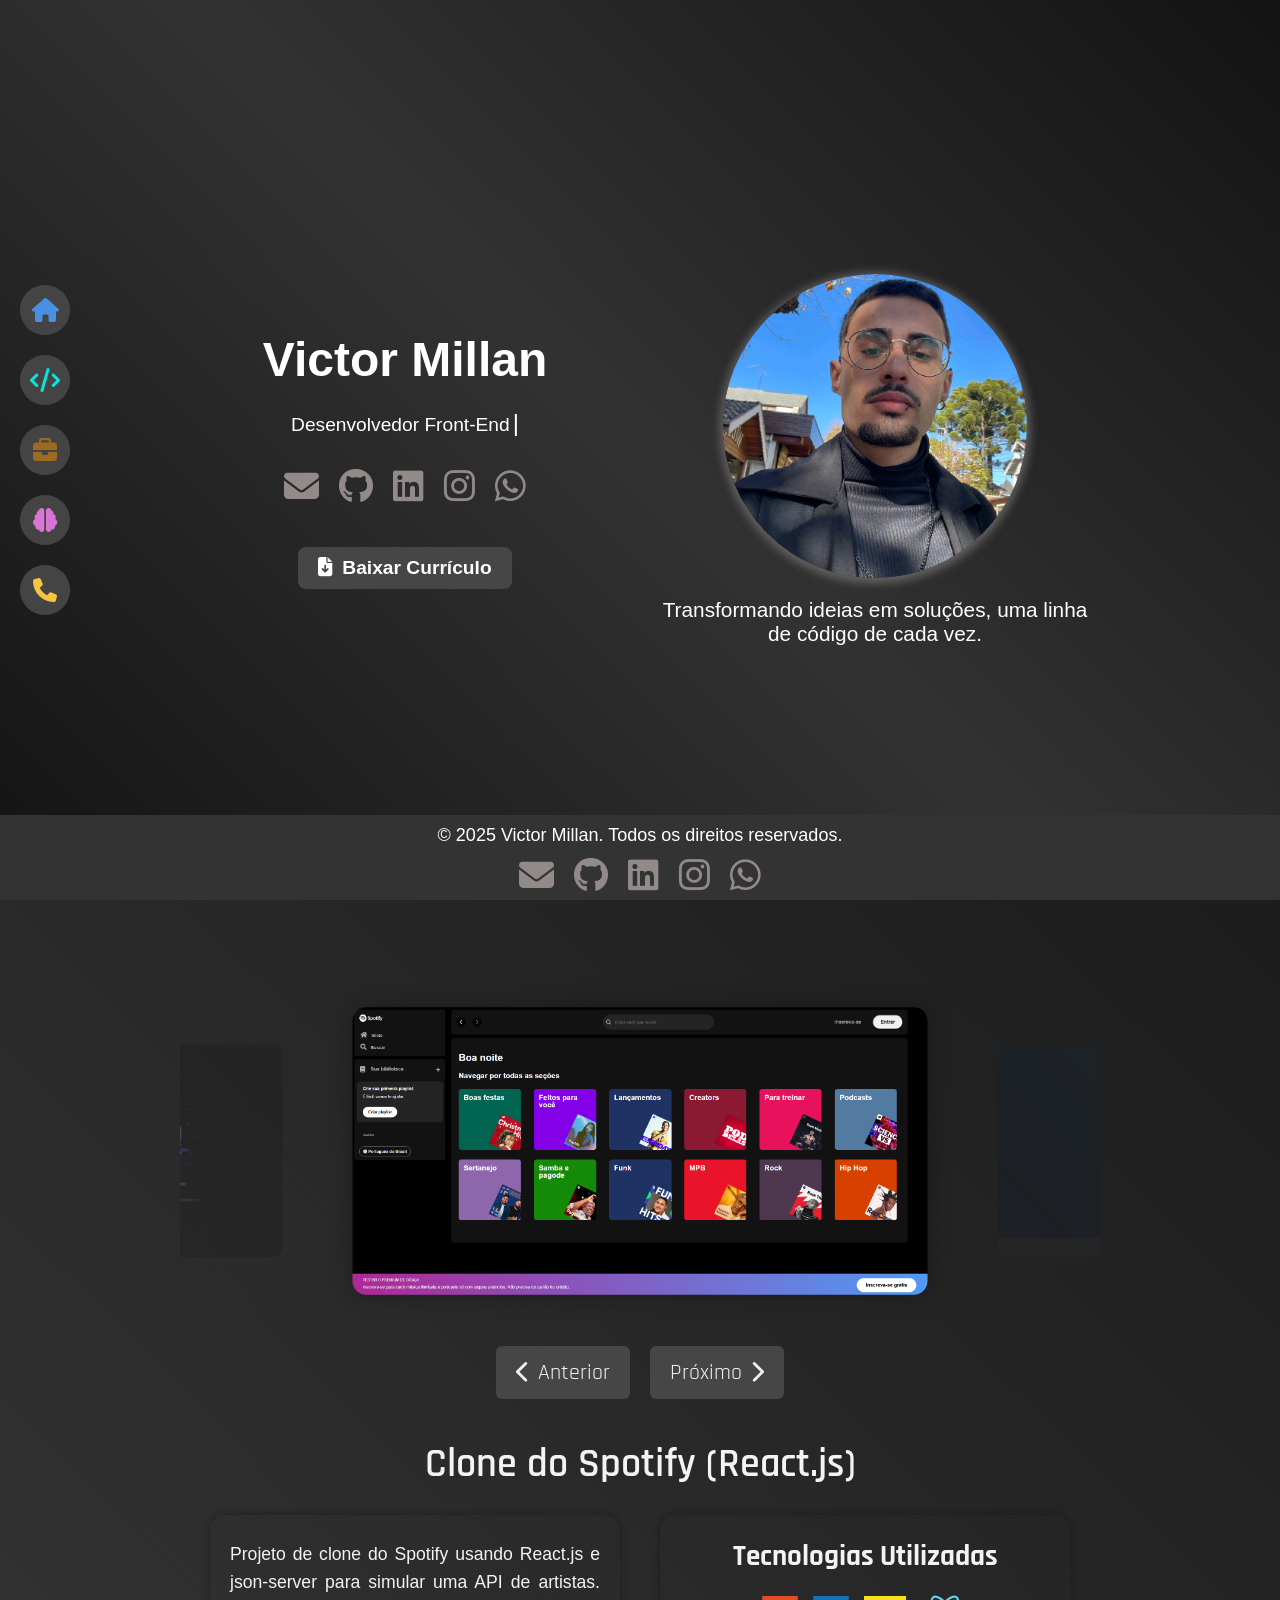
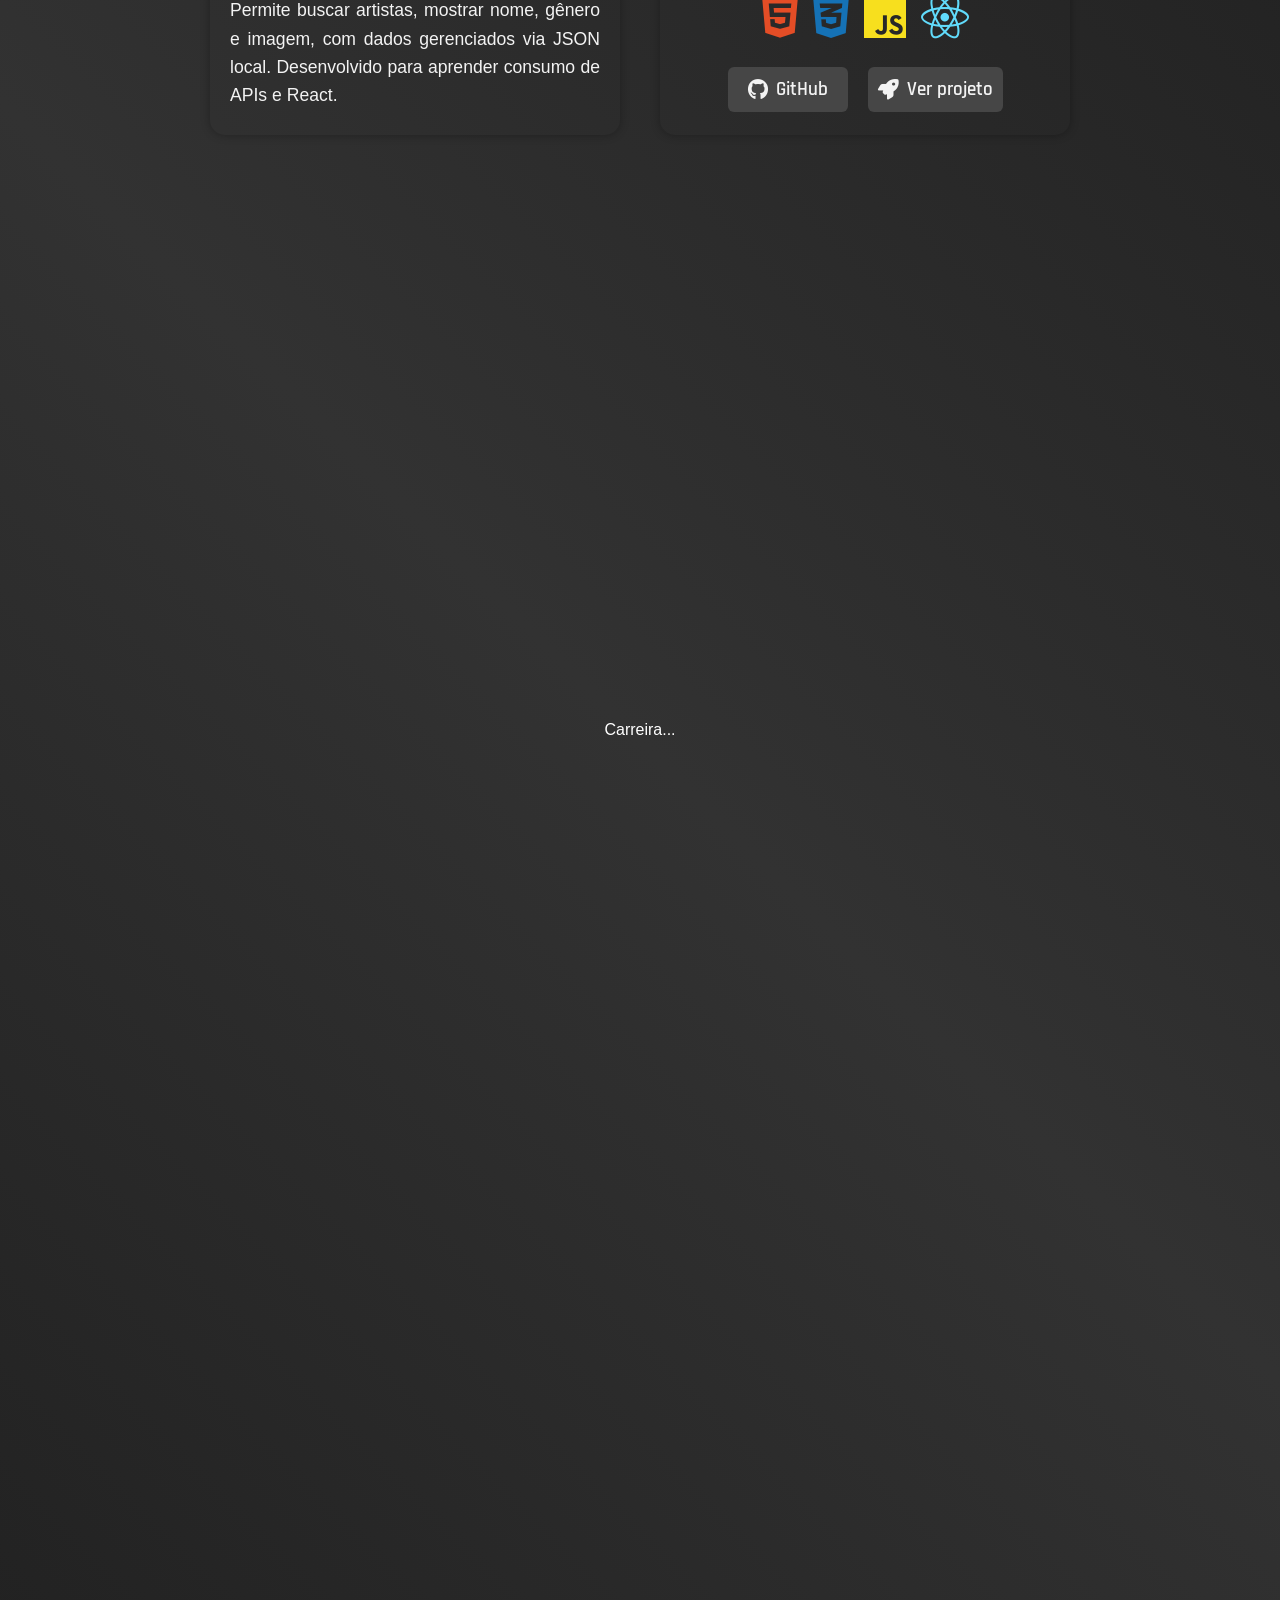
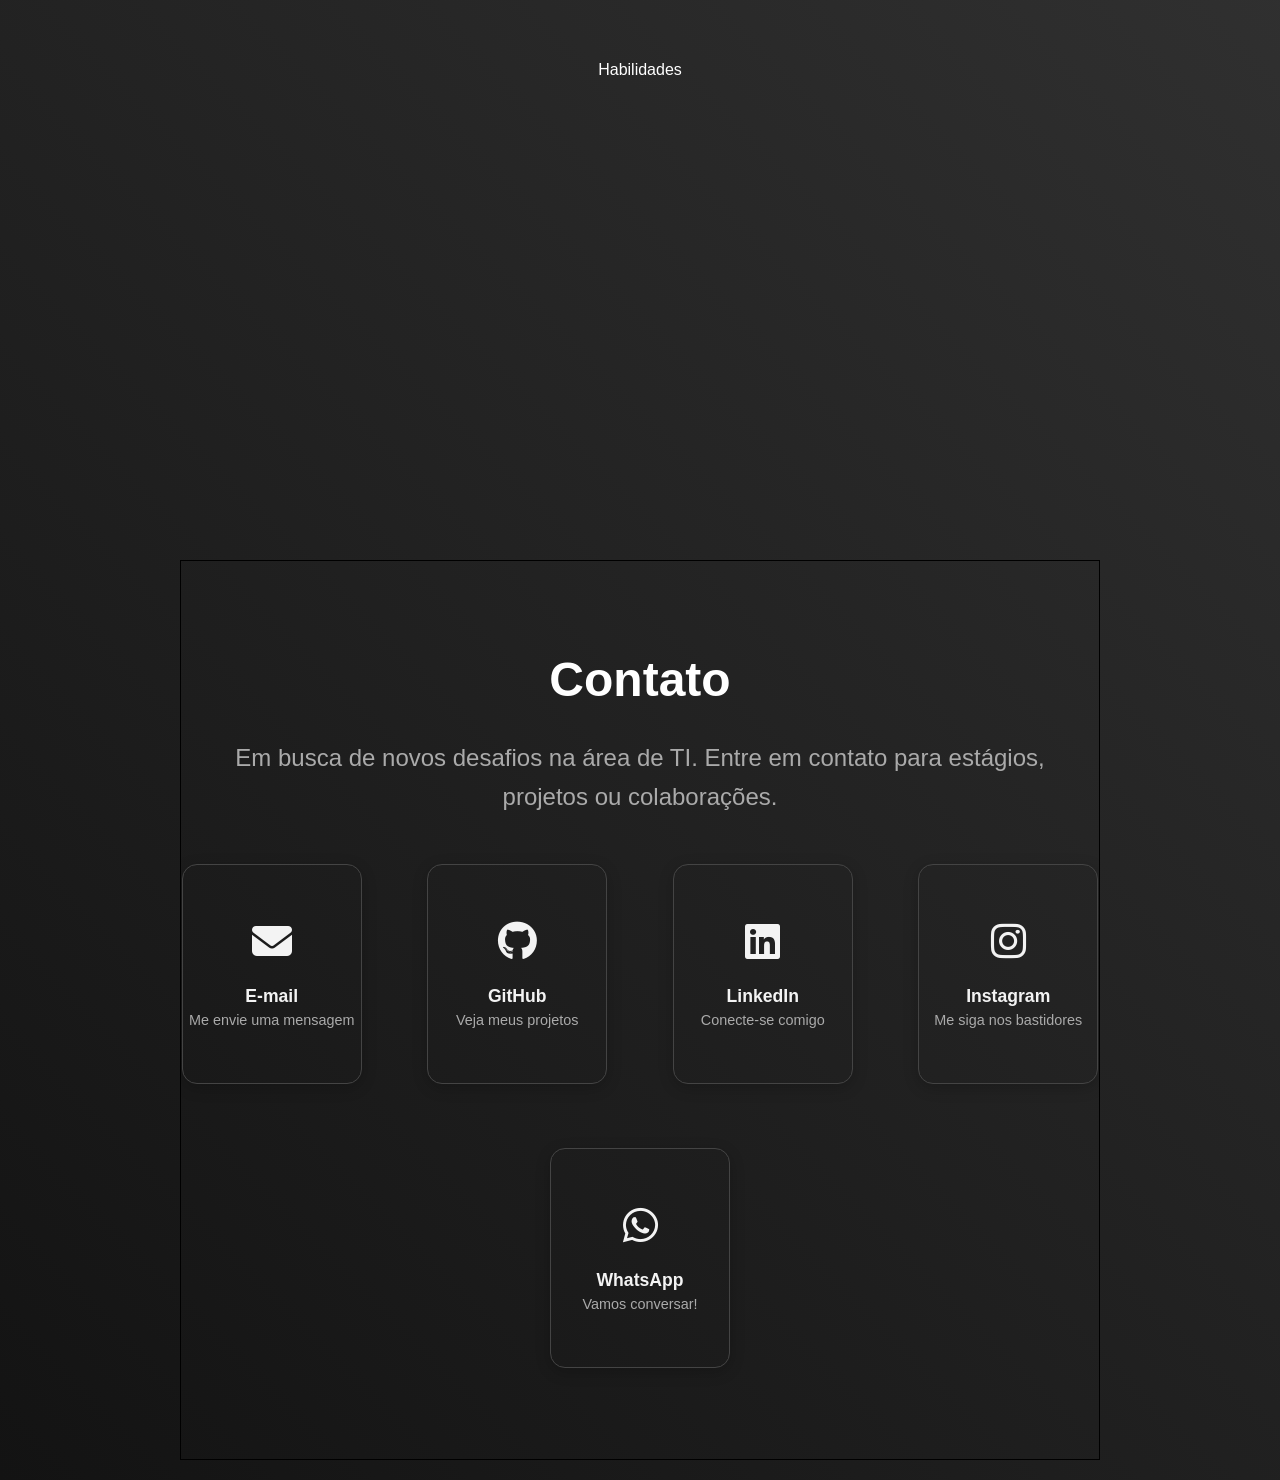
==== commit bfda63a3: "style: mudança da fonte projetos" ====
--- a/public/index.html
+++ b/public/index.html
@@ -15,6 +15,7 @@
  
 
     <!--? CSS -->
+    <link rel="stylesheet" href="styles/variaveis.css">
     <link rel="stylesheet" href="styles/reset.css">
     <link rel="stylesheet" href="styles/variaveis.css">
     <link rel="stylesheet" href="styles/main.css">
@@ -25,13 +26,13 @@
     <link rel="stylesheet" href="styles/skills.css">
     <link rel="stylesheet" href="styles/contato.css">
     <link rel="stylesheet" href="styles/footer.css">
-    <link rel="stylesheet" href="styles/variaveis.css">
+    
     
     <!--* Externos -->
     <link rel="stylesheet" href="https://cdnjs.cloudflare.com/ajax/libs/font-awesome/6.7.2/css/all.min.css" crossorigin="anonymous">
     <link rel="preconnect" href="https://fonts.googleapis.com">
     <link rel="preconnect" href="https://fonts.gstatic.com" crossorigin>
-    <link href="https://fonts.googleapis.com/css2?family=Bebas+Neue&family=Lato:ital,wght@0,100;0,300;0,400;0,700;0,900;1,100;1,300;1,400;1,700;1,900&display=swap" rel="stylesheet">
+    <link href="https://fonts.googleapis.com/css2?family=Exo+2:ital,wght@0,100..900;1,100..900&family=Orbitron:wght@400..900&family=Rajdhani:wght@300;400;500;600;700&display=swap" rel="stylesheet">
         
 
 </head>
--- a/public/styles/variaveis.css
+++ b/public/styles/variaveis.css
@@ -13,7 +13,8 @@
     --cor-hover: #555;
 
 
-    --fonte-principal: "Lato", sans-serif; 
+    --fonte-projetos: 'Rajdhani', sans-serif;
+    --fonte-principal:  sans-serif;
 }
 
 /* Layot */
@@ -31,172 +32,8 @@
   background-attachment: fixed;      
 }
 
-/*! NAV */
-.nav-dot {
-    background: #444;
-}
-
-
-.nav-dot i {
-    background: #444;
-}
-
-.tooltip {
-    color: var(--cor-texto);
-    background: #444;
-    font-size: 20px;
-}
-/* Ícones com cores fixas */
-.nav-dot.home i {
-  color: #4A90E2; 
-}
-
-.nav-dot.projetos i {
-  color: #08e4d9; 
-}
-
-.nav-dot.carreira i {
-  color: #9b6c20; 
-}
-
-.nav-dot.habilidades i {
-  color: #da74d4; 
-}
-
-.nav-dot.contato i {
-  color: #f4c542; 
-}
-
-@media (max-width: 768px) {
-  .nav-dot i {
-    font-size: 22px;
-  }
-
-   .tooltip {
-    font-size: 18px;
-  }
-
-}
 
  
-
-
-
-
-
-/*! Footer */
-footer {
-  background-color: #333;
-  color: #fff; 
-  font-size: 18px;
-  font-family: var(--fonte-principal);
-}
-
-.footer-icons {
-  font-size: 35px;
-}
-/*? Estilo dos links dos ícones */
-.social-icons a i {
-  color: #928989; /* Cor padrão cinza */
-  transition: color 0.3s, transform 0.3s;
-}
-/* Estilo dos links dos ícones ao passar o mouse */
-.social-icons  a[aria-label="E-mail"]:hover i {
-  color: #f4c542; 
-  transform:translateY(-5px); 
-}
-
-.social-icons  a[aria-label="GitHub"]:hover i {
-  color: #cfcfcf; 
-  transform: translateY(-5px);
-}
-
-.social-icons a[aria-label="LinkedIn"]:hover i {
-  color: #0a66c2; 
-  transform: translateY(-5px);
-}
-
-.social-icons a[aria-label="Instagram"]:hover i {
-  color: #e1306c; 
-  transform: translateY(-5px);
-}
-
-.social-icons a[aria-label="Whatsapp"]:hover i {
-  color: #25D366; 
-  transform: translateY(-5px);
-}
-
-/*? Footer Mobile */
-@media (max-width: 768px) {
-
-footer {
-  background-color: #333;
-  color: var(--cor-texto); 
-  font-size: 14px;
-}
-
-.footer-icons {
-  font-size: 30px;
-  gap: 30px;
-}
-
-}
-
-
-/*? footer-Hamburguer */
-
-#footer-hamburguer {
-   font-family: var(--fonte-principal);
-   font-size: 2px;
-}
-
-.aside-t {
-  font-family: var(--fonte-principal);
-  font-size: 18px;
-  text-align: center;
-  color: var(--cor-texto);
-}
-
-.footer-icons-hamburguer a  {
-    background-color: var(--cor-primaria);
-    text-decoration: none;
-}
-
-.footer-icons-hamburguer a i   {
-    text-align: center;
-    font-size: 25px;
-}
-
-.footer-icons-hamburguer a span {
-    font-size: 16px;
-    color:  var(--cor-texto);
-    font-family: var(--fonte-principal);
-}
-
-
-.social-icons-hamburguer  a[aria-label="E-mail"] i {
-  color: #f4c542; 
-
-}
-
-.social-icons-hamburguer  a[aria-label="GitHub"]  i {
-  color: #cfcfcf; 
-
-}
-
-.social-icons-hamburguer a[aria-label="LinkedIn"] i {
-  color: #0a66c2; 
-  
-}
-
-.social-icons-hamburguer a[aria-label="Instagram"] i {
-  color: #e1306c; 
-    
-}
-
-.social-icons-hamburguer a[aria-label="Whatsapp"] i {
-    color: #25D366; 
-}
 
 
 
@@ -221,3 +58,5 @@
 
 
 
+
+
--- a/public/styles/variaveis.css
+++ b/public/styles/variaveis.css
@@ -13,7 +13,8 @@
     --cor-hover: #555;
 
 
-    --fonte-principal: "Lato", sans-serif; 
+    --fonte-projetos: 'Rajdhani', sans-serif;
+    --fonte-principal:  sans-serif;
 }
 
 /* Layot */
@@ -31,172 +32,8 @@
   background-attachment: fixed;      
 }
 
-/*! NAV */
-.nav-dot {
-    background: #444;
-}
-
-
-.nav-dot i {
-    background: #444;
-}
-
-.tooltip {
-    color: var(--cor-texto);
-    background: #444;
-    font-size: 20px;
-}
-/* Ícones com cores fixas */
-.nav-dot.home i {
-  color: #4A90E2; 
-}
-
-.nav-dot.projetos i {
-  color: #08e4d9; 
-}
-
-.nav-dot.carreira i {
-  color: #9b6c20; 
-}
-
-.nav-dot.habilidades i {
-  color: #da74d4; 
-}
-
-.nav-dot.contato i {
-  color: #f4c542; 
-}
-
-@media (max-width: 768px) {
-  .nav-dot i {
-    font-size: 22px;
-  }
-
-   .tooltip {
-    font-size: 18px;
-  }
-
-}
 
  
-
-
-
-
-
-/*! Footer */
-footer {
-  background-color: #333;
-  color: #fff; 
-  font-size: 18px;
-  font-family: var(--fonte-principal);
-}
-
-.footer-icons {
-  font-size: 35px;
-}
-/*? Estilo dos links dos ícones */
-.social-icons a i {
-  color: #928989; /* Cor padrão cinza */
-  transition: color 0.3s, transform 0.3s;
-}
-/* Estilo dos links dos ícones ao passar o mouse */
-.social-icons  a[aria-label="E-mail"]:hover i {
-  color: #f4c542; 
-  transform:translateY(-5px); 
-}
-
-.social-icons  a[aria-label="GitHub"]:hover i {
-  color: #cfcfcf; 
-  transform: translateY(-5px);
-}
-
-.social-icons a[aria-label="LinkedIn"]:hover i {
-  color: #0a66c2; 
-  transform: translateY(-5px);
-}
-
-.social-icons a[aria-label="Instagram"]:hover i {
-  color: #e1306c; 
-  transform: translateY(-5px);
-}
-
-.social-icons a[aria-label="Whatsapp"]:hover i {
-  color: #25D366; 
-  transform: translateY(-5px);
-}
-
-/*? Footer Mobile */
-@media (max-width: 768px) {
-
-footer {
-  background-color: #333;
-  color: var(--cor-texto); 
-  font-size: 14px;
-}
-
-.footer-icons {
-  font-size: 30px;
-  gap: 30px;
-}
-
-}
-
-
-/*? footer-Hamburguer */
-
-#footer-hamburguer {
-   font-family: var(--fonte-principal);
-   font-size: 2px;
-}
-
-.aside-t {
-  font-family: var(--fonte-principal);
-  font-size: 18px;
-  text-align: center;
-  color: var(--cor-texto);
-}
-
-.footer-icons-hamburguer a  {
-    background-color: var(--cor-primaria);
-    text-decoration: none;
-}
-
-.footer-icons-hamburguer a i   {
-    text-align: center;
-    font-size: 25px;
-}
-
-.footer-icons-hamburguer a span {
-    font-size: 16px;
-    color:  var(--cor-texto);
-    font-family: var(--fonte-principal);
-}
-
-
-.social-icons-hamburguer  a[aria-label="E-mail"] i {
-  color: #f4c542; 
-
-}
-
-.social-icons-hamburguer  a[aria-label="GitHub"]  i {
-  color: #cfcfcf; 
-
-}
-
-.social-icons-hamburguer a[aria-label="LinkedIn"] i {
-  color: #0a66c2; 
-  
-}
-
-.social-icons-hamburguer a[aria-label="Instagram"] i {
-  color: #e1306c; 
-    
-}
-
-.social-icons-hamburguer a[aria-label="Whatsapp"] i {
-    color: #25D366; 
-}
 
 
 
@@ -221,3 +58,5 @@
 
 
 
+
+
--- a/public/styles/main.css
+++ b/public/styles/main.css
@@ -1,3 +1,7 @@
+* {
+  font-family: sans-serif;
+}
+
 html {
    scroll-behavior: smooth;
 }
--- a/public/styles/nav-aside.css
+++ b/public/styles/nav-aside.css
@@ -190,4 +190,54 @@
     width: 150px;
     margin: 2px;
   }
-}+}
+
+
+/*  Estilo */
+
+/*! NAV */
+.nav-dot {
+    background: #444;
+}
+
+
+.nav-dot i {
+    background: #444;
+}
+
+.tooltip {
+    color: var(--cor-texto);
+    background: #444;
+    font-size: 20px;
+}
+
+.nav-dot.home i {
+  color: #4A90E2; 
+}
+
+.nav-dot.projetos i {
+  color: #08e4d9; 
+}
+
+.nav-dot.carreira i {
+  color: #9b6c20; 
+}
+
+.nav-dot.habilidades i {
+  color: #da74d4; 
+}
+
+.nav-dot.contato i {
+  color: #f4c542; 
+}
+
+@media (max-width: 768px) {
+  .nav-dot i {
+    font-size: 22px;
+  }
+
+   .tooltip {
+    font-size: 18px;
+  }
+
+}
--- a/public/styles/projetos.css
+++ b/public/styles/projetos.css
@@ -80,8 +80,9 @@
       padding: 12px 20px;
       border: none;
       background-color: #464646;
-      color: white;
-      font-size: 1.1rem;
+      color: var(--cor-texto);
+      font-family: var(--fonte-projetos);
+      font-size: 1.4rem;
       border-radius: 6px;
       cursor: pointer;
       transition: background-color 0.3s;
@@ -107,8 +108,10 @@
     }
 
     .slide-info h2 {
-      font-size: 2rem;
+      font-size: 2.5rem;
       color: var(--cor-texto);
+      font-family: var(--fonte-projetos);
+      font-weight: 600;
       margin-bottom: 25px;
       word-break: break-word;
     }
@@ -130,7 +133,7 @@
      justify-content: center;
      align-items: center;
      flex: 1;
-     font-size: 1.15rem;
+     font-size: 1.1rem;
      color: var(--cor-texto);
      line-height: 1.6;           
      min-width: 0;
@@ -142,6 +145,8 @@
       padding: 20px;
       border-radius: 15px;
       height: 220px;
+      font-weight: 500;
+      font-family: var(--fonte-principal);
     }
 
 
@@ -156,12 +161,12 @@
       padding: 20px;
       border-radius: 15px;
       height: 220px;
-
     }
 
 
     .tech-and-buttons h3 {
-      font-size: 1.3rem;
+      font-size: 1.8rem;
+      font-family: var(--fonte-projetos);
       color: var(--cor-texto);
       margin-bottom: 12px;
       text-align: center;
@@ -178,7 +183,7 @@
     }
 
     .tech-icons i {
-      font-size: 2.2rem;
+      font-size: 3rem;
       transition: color 0.3s;
     }
 
@@ -221,14 +226,15 @@
       gap: 8px;
       padding: 10px;
       background: #464646;
-      color: white;
+      color: var(--cor-texto);
       border-radius: 6px;
       text-decoration: none;
       font-weight: 600;
-      font-size: 1rem;
+      font-size: 1.2rem;
       transition: background-color 0.3s;
       user-select: none;
       min-width: 120px;
+       font-family: var(--fonte-projetos);
     }
 
     .links a:hover {
@@ -295,6 +301,11 @@
   .links {
     justify-content: center;
   }
+
+  
+    .tech-and-buttons h3 {
+      font-size: 1.4rem;
+    }
 }
 
  @media (max-width: 400px) {
@@ -314,47 +325,92 @@
   }
 
   button {
-    font-size: 0.95rem;
+    font-size: 1.1rem;
     padding: 10px 25px;
     min-width: 100px;
   }
 
   .slide-info h2 {
-    font-size: 1.2rem;
+    font-size: 1.5rem;
     white-space: nowrap;
     overflow: hidden;
   }
 
   .tech-icons i {
-    font-size: 1.8rem;
+    font-size: 2rem;
   }
 
   .links a {
-    font-size: 0.8rem;
+    font-size: 1rem;
     min-width: 100px;
   }
 
   .desc {
+    height: 180px;
+    font-size: 0.9em;
+  }
+
+  .tech-and-buttons {
+    height: auto;
+  }
+
+}
+
+@media (orientation: landscape) and (max-width: 1000px) {
+  #projetos {
+    min-height: 900px;
+    max-height: 800px;
+    overflow: hidden;
+    padding: 10px 0;
+  }
+
+  .list {
+    height: 160px;
+    margin-bottom: 10px;
+  }
+
+  .list li {
+    width: 320px;
+    height: 140px;
+    margin-left: -160px;
+    font-size: 1.6rem;
+  }
+
+  .list .prev {
+    transform: translateX(-360px) scale(0.85);
+  }
+
+  .list .next {
+    transform: translateX(360px) scale(0.85);
+  }
+
+  .slide-info {
+    height: 600px; 
+    padding: 15px;
+
+  }
+
+   .desc {
     height: 170px;
     font-size: 0.9em;
   }
 
   .tech-and-buttons {
-    height: auto;
-  }
-}
-
-@media (orientation: landscape) and (max-width: 1000px) {
-  #projetos {
-    min-height: 800px;     
-    max-height: 100svh; 
-  }
-  .list li {
-    width: 400px;
-    height: 200px;
-    margin-left: -200px;
+        height: 170px;
+    }
+
+  .tech-icons i {
     font-size: 2rem;
   }
+
+  .links a {
+    font-size: 1rem;
+    min-width: 100px;
+  }
+  .tech-and-buttons h3 {
+    font-size: 1.4rem;
+  }
+    
 }
 
 
--- a/public/styles/footer.css
+++ b/public/styles/footer.css
@@ -76,3 +76,122 @@
 }
 
 
+/*  Estilo */
+
+
+/*! Footer */
+footer {
+  background-color: #333;
+  color: #fff; 
+  font-size: 18px;
+  font-family: var(--fonte-principal);
+}
+
+.footer-icons {
+  font-size: 35px;
+}
+/*? Estilo dos links dos ícones */
+.social-icons a i {
+  color: #928989; /* Cor padrão cinza */
+  transition: color 0.3s, transform 0.3s;
+}
+/* Estilo dos links dos ícones ao passar o mouse */
+.social-icons  a[aria-label="E-mail"]:hover i {
+  color: #f4c542; 
+  transform:translateY(-5px); 
+}
+
+.social-icons  a[aria-label="GitHub"]:hover i {
+  color: #cfcfcf; 
+  transform: translateY(-5px);
+}
+
+.social-icons a[aria-label="LinkedIn"]:hover i {
+  color: #0a66c2; 
+  transform: translateY(-5px);
+}
+
+.social-icons a[aria-label="Instagram"]:hover i {
+  color: #e1306c; 
+  transform: translateY(-5px);
+}
+
+.social-icons a[aria-label="Whatsapp"]:hover i {
+  color: #25D366; 
+  transform: translateY(-5px);
+}
+
+/*? Footer Mobile */
+@media (max-width: 768px) {
+
+footer {
+  background-color: #333;
+  color: var(--cor-texto); 
+  font-size: 14px;
+}
+
+.footer-icons {
+  font-size: 30px;
+  gap: 30px;
+}
+
+}
+
+
+/*? footer-Hamburguer */
+
+#footer-hamburguer {
+   font-family: var(--fonte-principal);
+   font-size: 2px;
+}
+
+.aside-t {
+  font-family: var(--fonte-principal);
+  font-size: 18px;
+  text-align: center;
+  color: var(--cor-texto);
+}
+
+.footer-icons-hamburguer a  {
+    background-color: var(--cor-primaria);
+    text-decoration: none;
+}
+
+.footer-icons-hamburguer a i   {
+    text-align: center;
+    font-size: 25px;
+}
+
+.footer-icons-hamburguer a span {
+    font-size: 16px;
+    color:  var(--cor-texto);
+    font-family: var(--fonte-principal);
+}
+
+
+.social-icons-hamburguer  a[aria-label="E-mail"] i {
+  color: #f4c542; 
+
+}
+
+.social-icons-hamburguer  a[aria-label="GitHub"]  i {
+  color: #cfcfcf; 
+
+}
+
+.social-icons-hamburguer a[aria-label="LinkedIn"] i {
+  color: #0a66c2; 
+  
+}
+
+.social-icons-hamburguer a[aria-label="Instagram"] i {
+  color: #e1306c; 
+    
+}
+
+.social-icons-hamburguer a[aria-label="Whatsapp"] i {
+    color: #25D366; 
+}
+
+
+
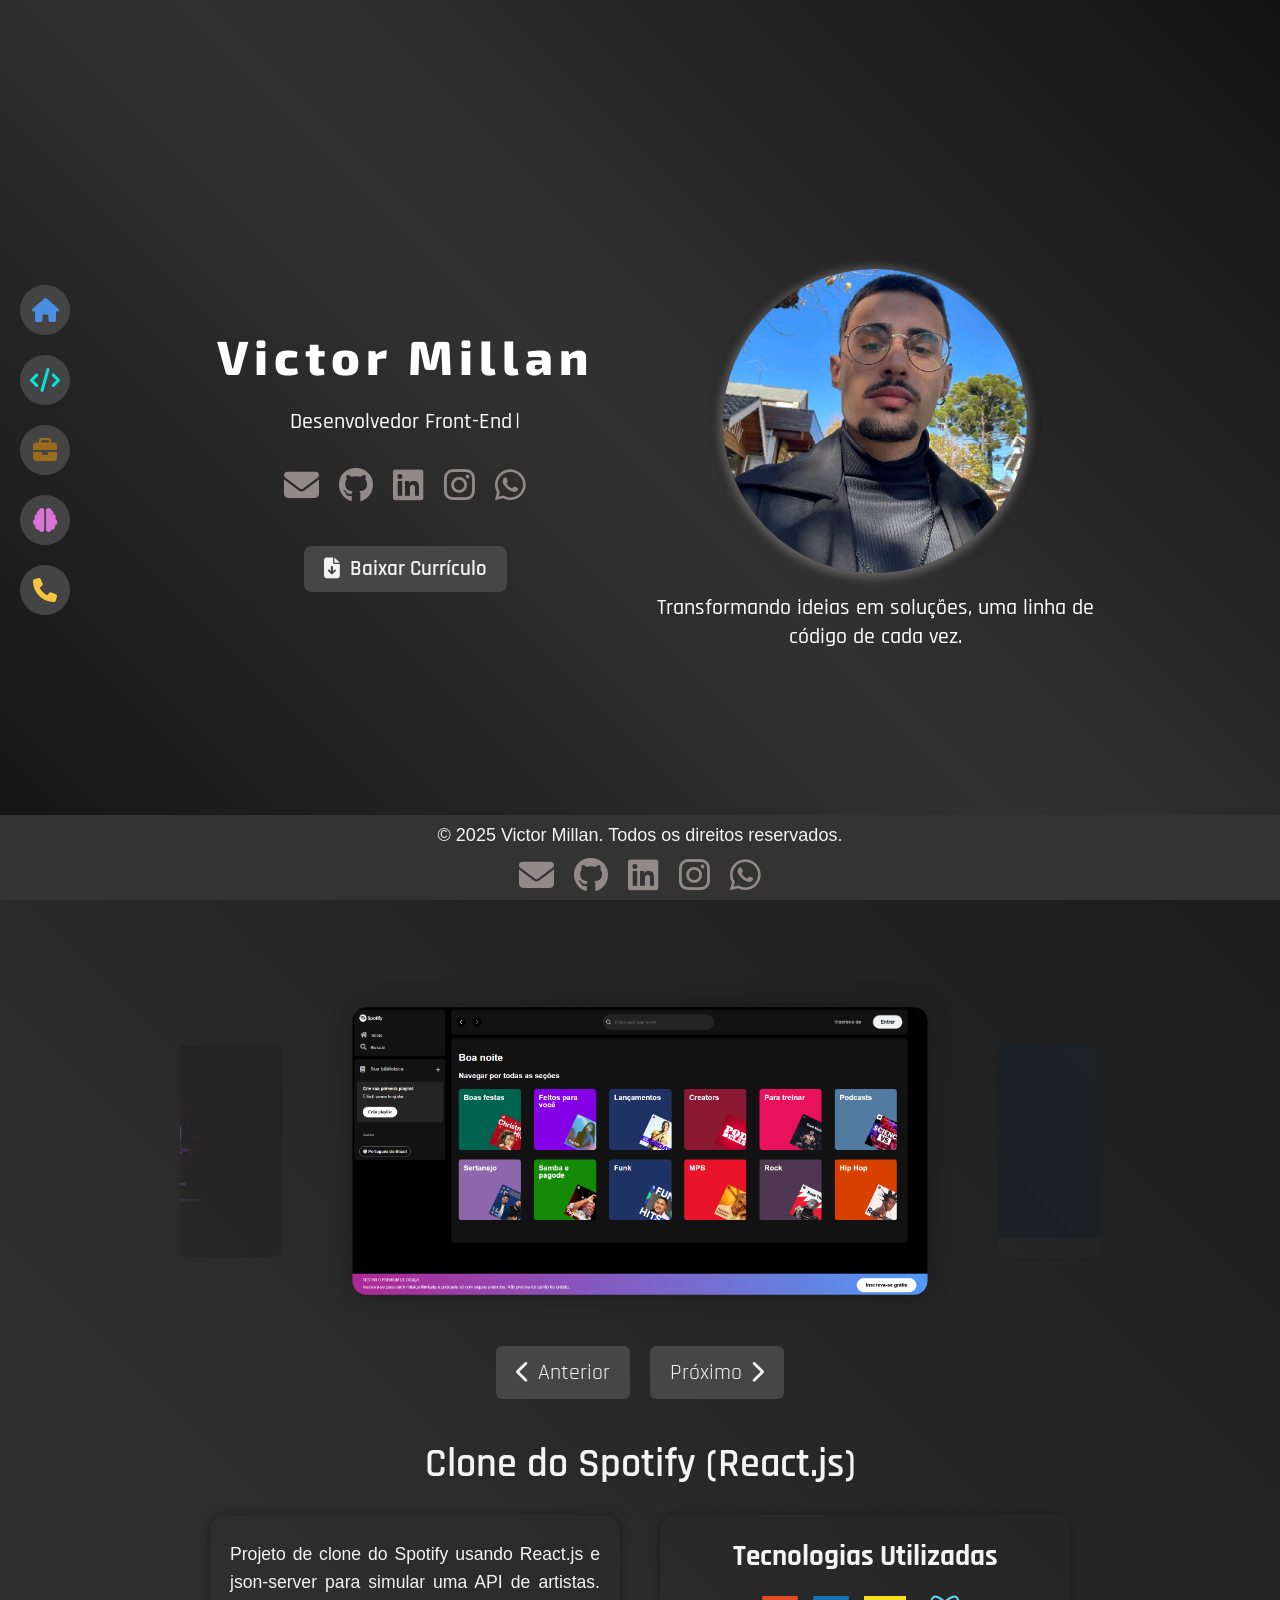
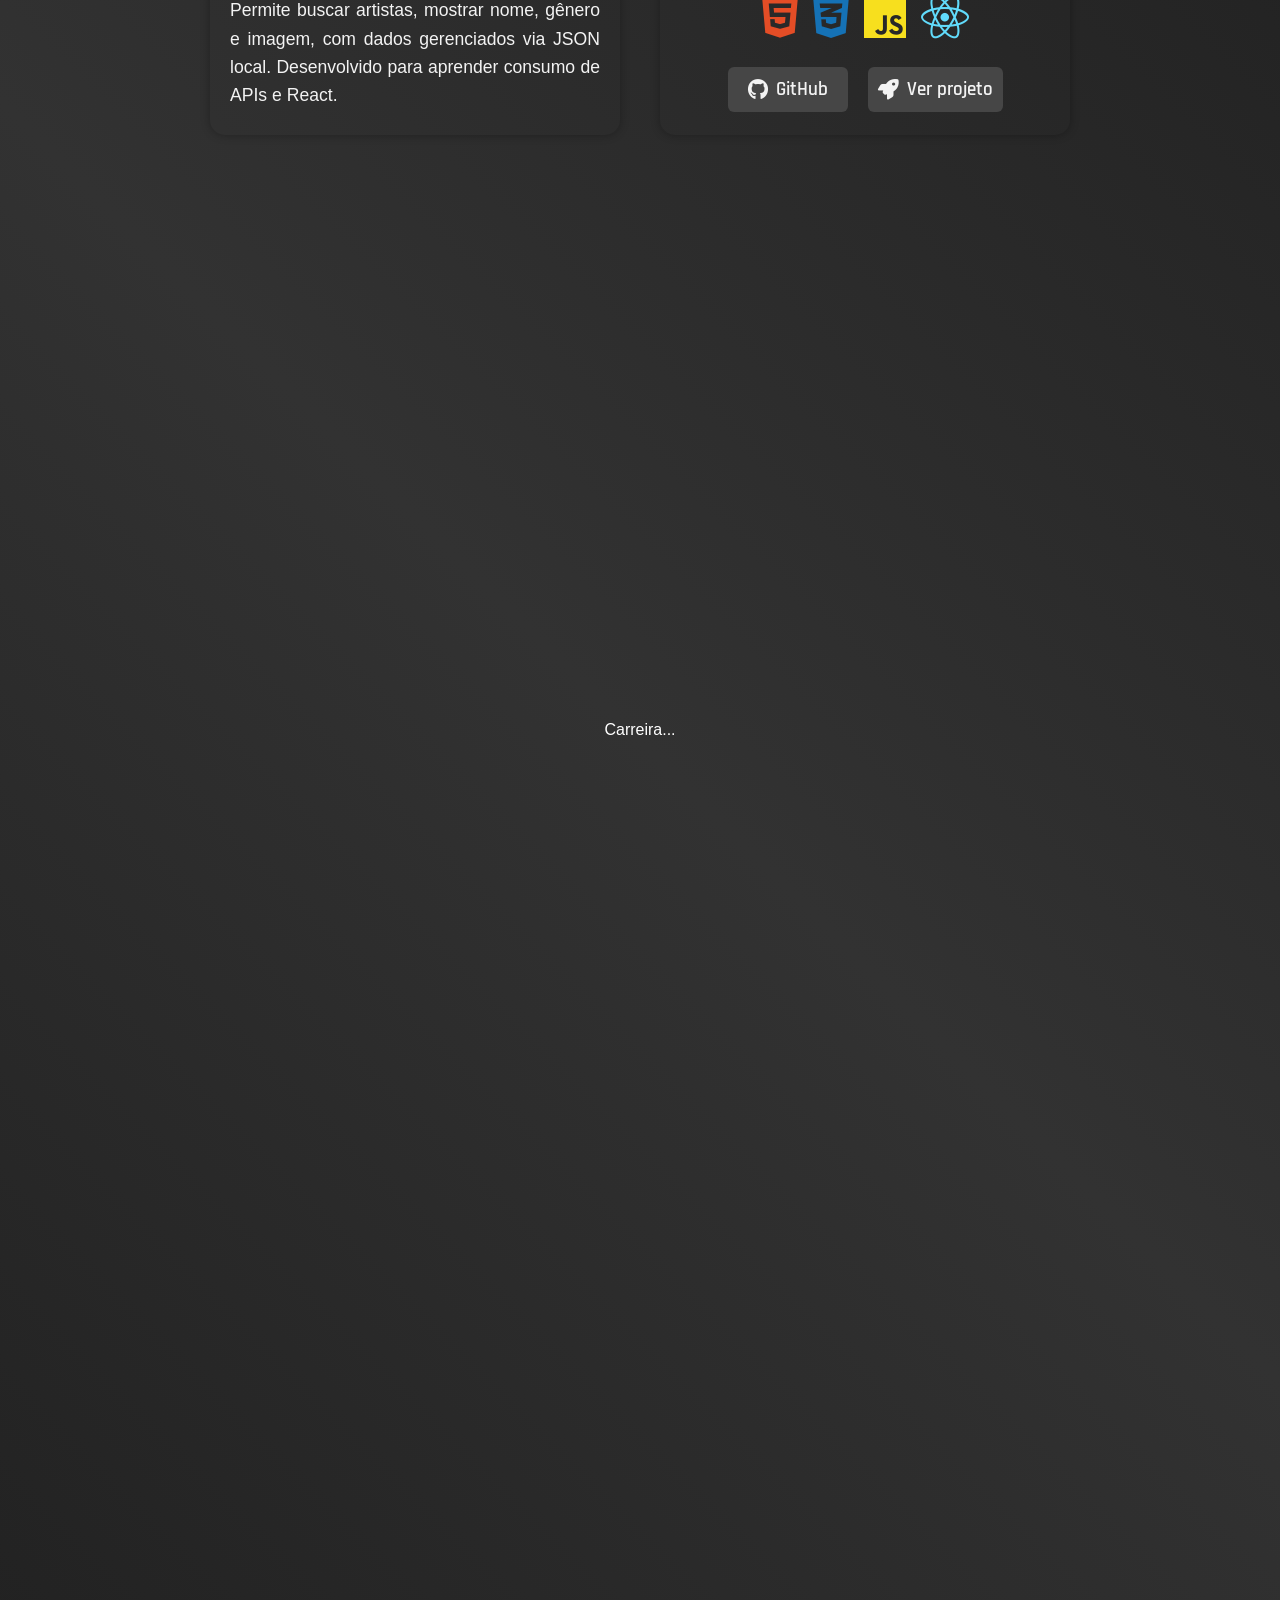
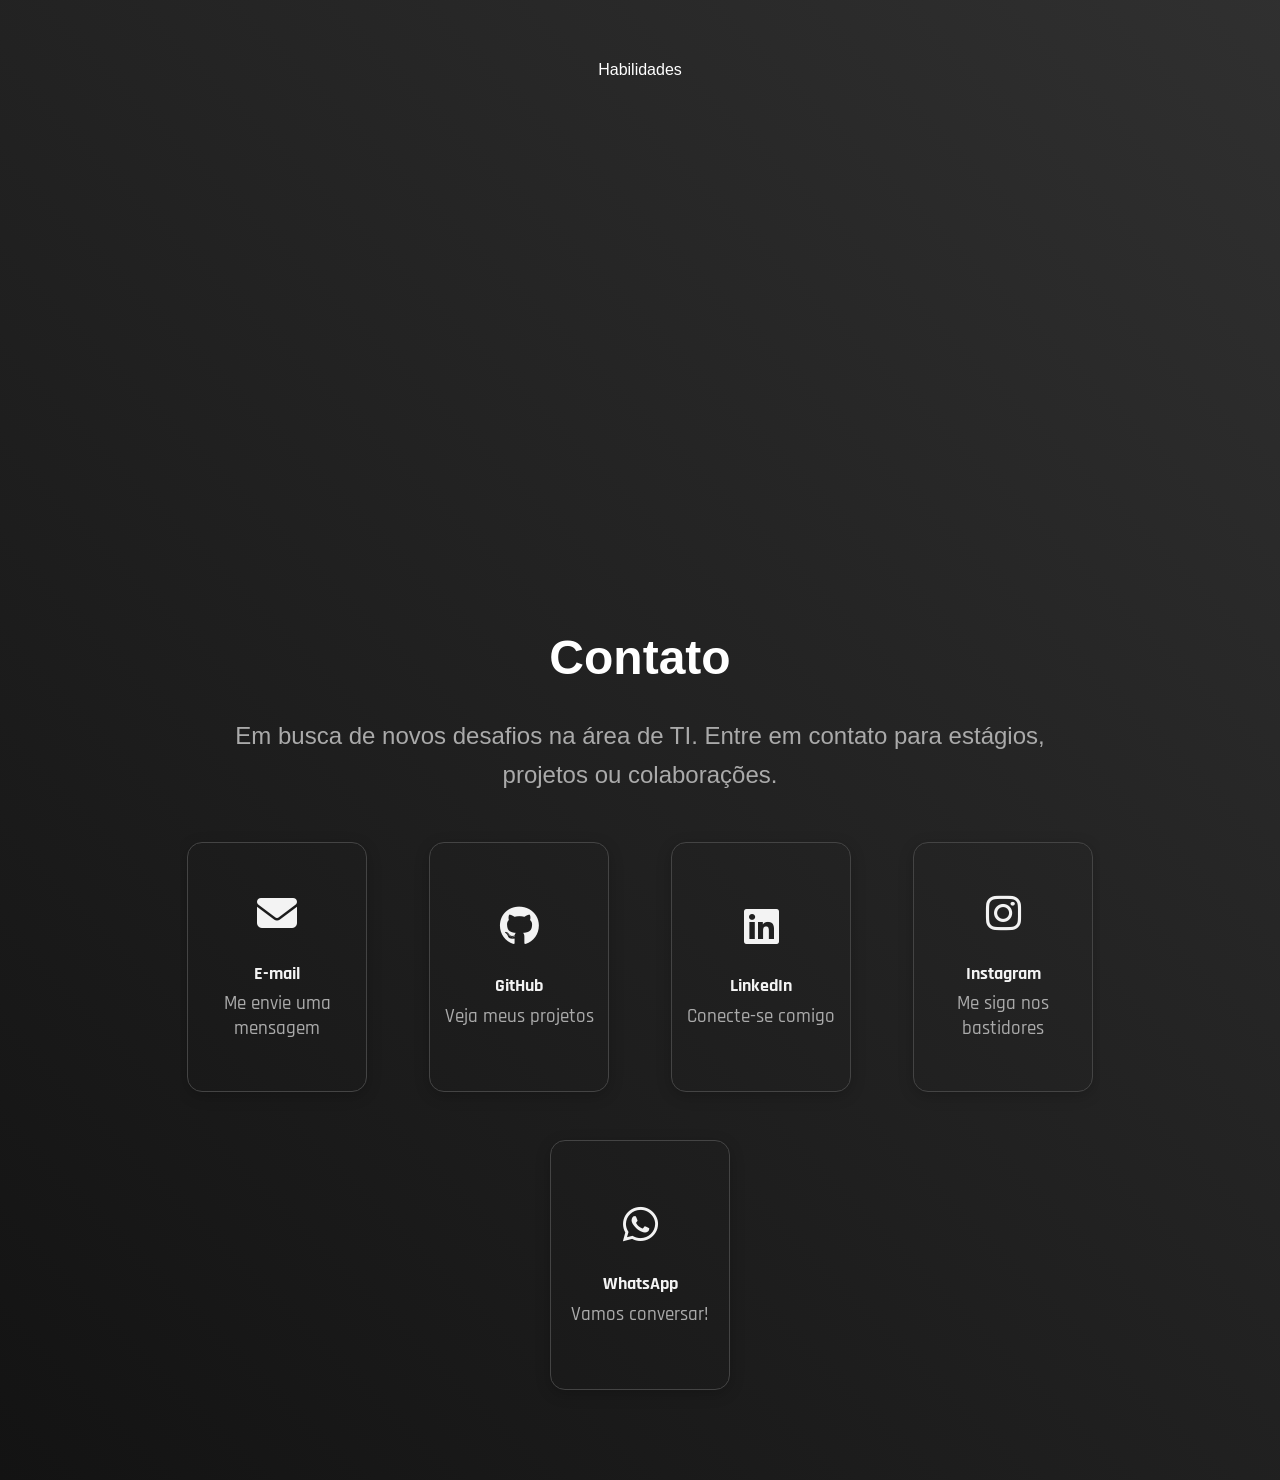
==== commit 6a9e1441: "style: mudança da fonte projetos" ====
--- a/public/index.html
+++ b/public/index.html
@@ -15,7 +15,6 @@
  
 
     <!--? CSS -->
-    <link rel="stylesheet" href="styles/variaveis.css">
     <link rel="stylesheet" href="styles/reset.css">
     <link rel="stylesheet" href="styles/variaveis.css">
     <link rel="stylesheet" href="styles/main.css">
@@ -33,7 +32,8 @@
     <link rel="preconnect" href="https://fonts.googleapis.com">
     <link rel="preconnect" href="https://fonts.gstatic.com" crossorigin>
     <link href="https://fonts.googleapis.com/css2?family=Exo+2:ital,wght@0,100..900;1,100..900&family=Orbitron:wght@400..900&family=Rajdhani:wght@300;400;500;600;700&display=swap" rel="stylesheet">
-        
+    <link href="https://fonts.googleapis.com/css2?family=Orbitron:wght@400;700&family=Exo+2:wght@400;700&family=Bebas+Neue&family=Rajdhani:wght@300;400;500&display=swap" rel="stylesheet">
+    <link href="https://fonts.googleapis.com/css2?family=Courgette&family=Exo+2:ital,wght@0,100..900;1,100..900&family=Italianno&family=Orbitron:wght@400..900&family=Rajdhani:wght@300;400;500;600;700&family=Satisfy&display=swap" rel="stylesheet">
 
 </head>
 <body>
--- a/public/styles/main.css
+++ b/public/styles/main.css
@@ -1,6 +1,3 @@
-* {
-  font-family: sans-serif;
-}
 
 html {
    scroll-behavior: smooth;
--- a/public/styles/nav-aside.css
+++ b/public/styles/nav-aside.css
@@ -61,7 +61,7 @@
 
 /* Ícones com textos menores */
 .nav-dot.home .tooltip, .nav-dot.habilidades .tooltip  {
-  padding-left: 15px;
+  padding-left: 4px;
 }
 
 
@@ -71,7 +71,7 @@
   background: none;
   border: none;
   font-size: 24px;
-  color: white;
+  color: var(--cor-texto);
   position: fixed;
   top: 0;
   left: 10px;
@@ -208,7 +208,9 @@
 .tooltip {
     color: var(--cor-texto);
     background: #444;
-    font-size: 20px;
+    font-size: 24px;
+    font-family: var(--fonte-projetos);
+    font-weight: 600;
 }
 
 .nav-dot.home i {
--- a/public/styles/home.css
+++ b/public/styles/home.css
@@ -17,15 +17,21 @@
 }
 
 .home-apresentacao h1 {
-    font-size: clamp(2.2rem, 5vw, 3rem);
+    font-size: clamp(2rem, 5vw, 3rem);
     text-align: center;
     line-height: 1.2;
+    font-family: 'Exo 2', sans-serif;
+    font-weight: 800;
+     letter-spacing: 6px;
+
 }
 
 .home-apresentacao p {
-    font-size: 1.5rem;
+    font-size: 1.7rem;
     text-align: center;
     white-space: nowrap;
+    font-family: var(--fonte-projetos);
+    font-weight: 500;
 }
 
 .home-apresentacao p::after {
@@ -66,8 +72,11 @@
 }
 
 .home-imagem figcaption {
-  font-size: clamp(0.8rem, 5vw, 1.3rem);
+  font-size: clamp(0.8rem, 5vw, 1.4rem);
   white-space: nowrap;
+  font-family: var(--fonte-projetos);
+  font-weight: 500;
+  
 }
 
 
@@ -75,15 +84,16 @@
   margin-top: 20px;
   padding: 10px 20px;
   background-color: #464646; 
-  color: #fff;
+  color: var(--cor-texto);
   text-decoration: none;
   border-radius: 8px;
   font-weight: 600;
   transition: background 0.3s, transform 0.2s;
   display: inline-flex;
   align-items: center;
-  font-size: 1.2rem;
+  font-size: 1.3rem;
   gap: 10px;
+  font-family: var(--fonte-projetos);
 }
 
 .btn-curriculo:hover {
@@ -97,7 +107,7 @@
     }
 
     .home-apresentacao p {
-    font-size: 1.2rem;
+    font-size: 1.4rem;
     white-space: normal;
     }
 }
--- a/public/styles/projetos.css
+++ b/public/styles/projetos.css
@@ -308,7 +308,7 @@
     }
 }
 
- @media (max-width: 400px) {
+ @media (max-width: 800px) {
   .list li {
     width: 280px;
     height: 150px;
@@ -363,7 +363,7 @@
     overflow: hidden;
     padding: 10px 0;
   }
-
+  
   .list {
     height: 160px;
     margin-bottom: 10px;
--- a/public/styles/contato.css
+++ b/public/styles/contato.css
@@ -2,8 +2,7 @@
     display: flex;
     flex-direction: column;
     align-items: center;
-    justify-content: center;
-    border: 1px solid #000;
+    justify-content: center;;
     gap: 2rem;
   
 }
@@ -40,18 +39,19 @@
   display: flex;
   justify-content: space-around; 
   flex-wrap: wrap;
-  gap: 4rem; 
+  gap: 3rem; 
 }
 
 
 .contato-card {
   width: 180px;
-  height: 220px;
+  height: 250px;
   background: transparent;
   border: 1px solid #444;
   border-radius: 15px;
   text-decoration: none;
   color: var(--cor-texto);
+  font-family:var(--fonte-projetos);
   display: flex;
   flex-direction: column;
   align-items: center;
@@ -72,23 +72,25 @@
 }
 
 .sub-label {
-  font-size: 0.9rem;
+  font-size: 1.2rem;
   color: #aaa;
   text-align: center;
+  font-weight: 500;
+  padding: 1.5px;
 }
 
 .contato-card:hover {
   transform: scale(1.05);
-  color: #e0e0e0; /* mais escuro que o branco */
+  color: #e0e0e0; 
 }
 
 .contato-card:hover .sub-label {
-  color: white; /* universalmente legível */
+  color: white; 
 }
 
 /* Efeitos de hover por plataforma */
 .contato-card[href^="mailto"]:hover {
-  background-color: #ecbd01d7; /* amarelo mais sóbrio */
+  background-color: #ecbd01d7; 
   border-color: #c7a100;
 }
 
@@ -119,7 +121,7 @@
     #Contato {
         margin: 15px 0px; 
         height: auto;
-        gap: 2rem;
+        gap: 1rem;
     }
     
      .contato-card[href^="mailto"] {
@@ -153,7 +155,7 @@
 
 .contato-card {
   width: 120px;
-  height: 160px;
+  height: 180px;
 
 }
 
--- a/public/styles/footer.css
+++ b/public/styles/footer.css
@@ -82,7 +82,7 @@
 /*! Footer */
 footer {
   background-color: #333;
-  color: #fff; 
+  color: var(--cor-texto); 
   font-size: 18px;
   font-family: var(--fonte-principal);
 }
